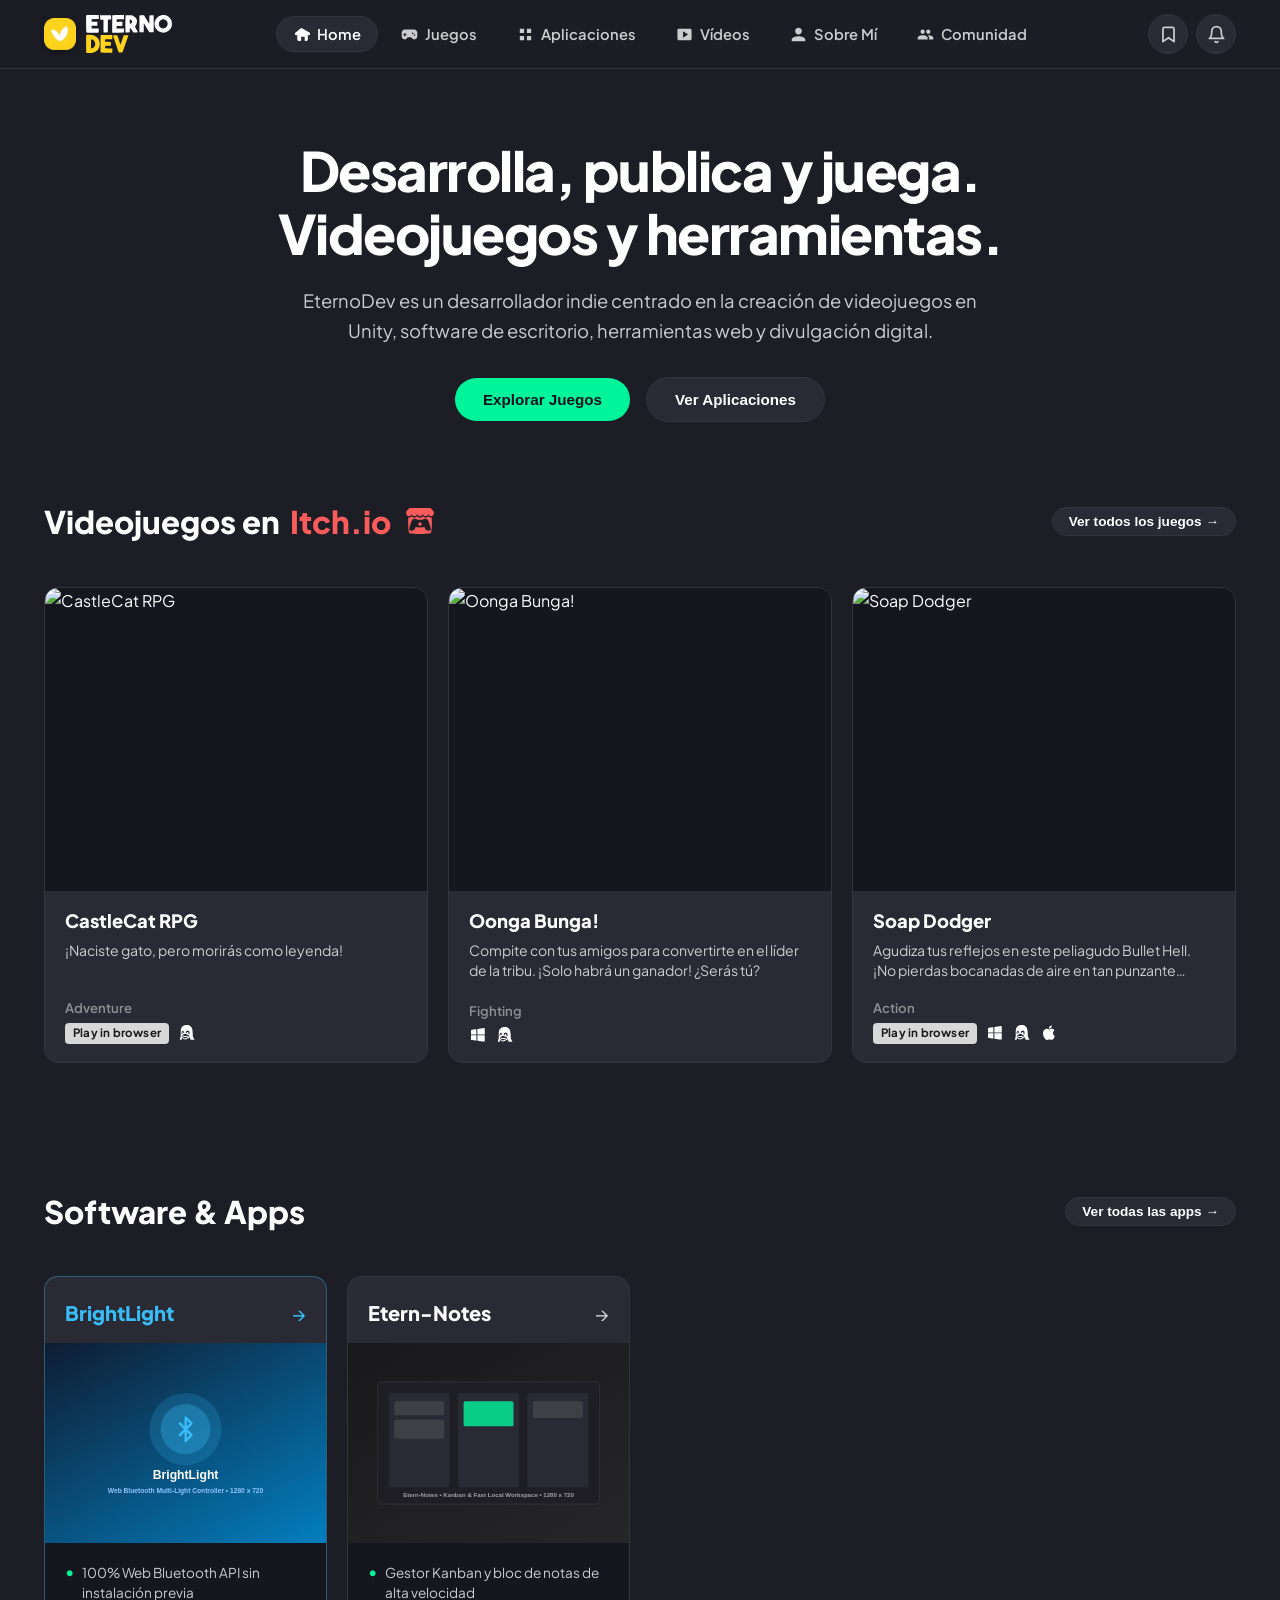
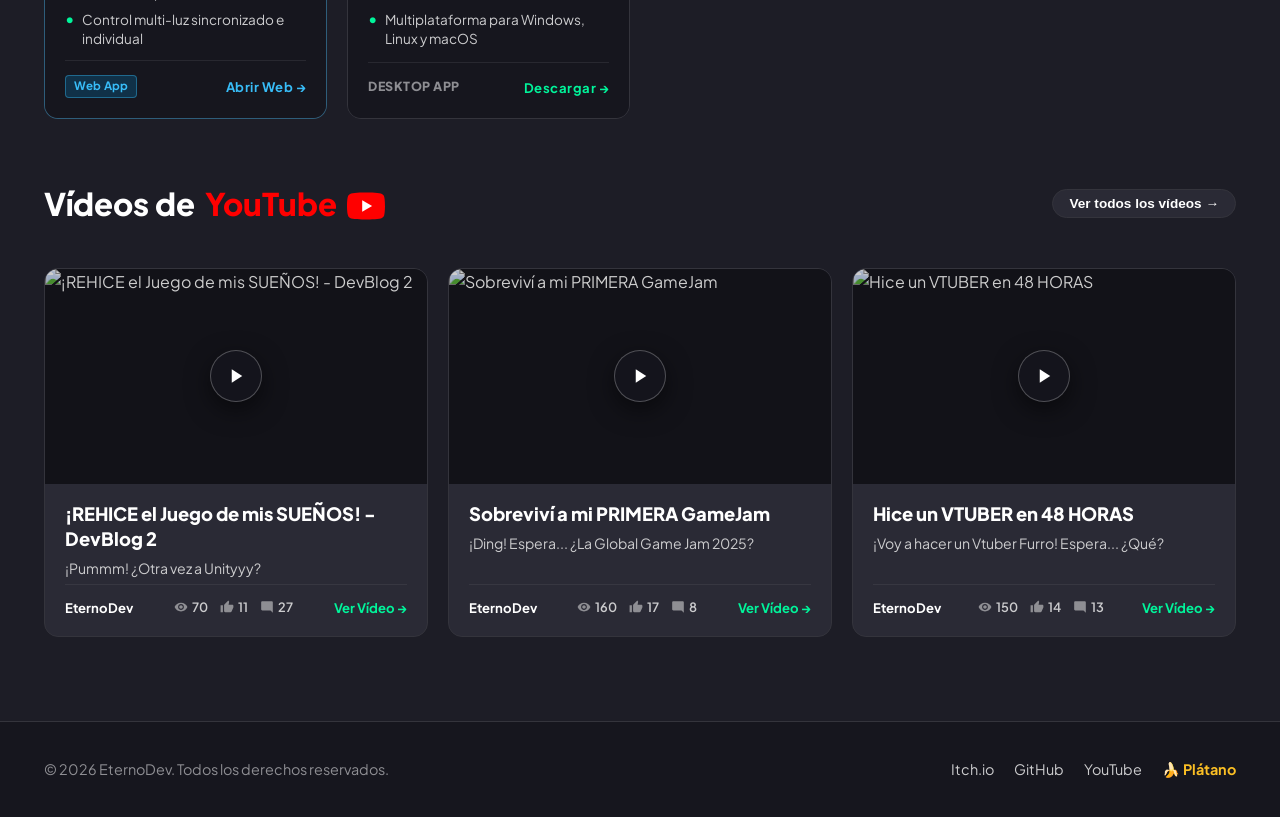
==== index.html @ 07a5bfcd "fix(structure): restore closing tags, fix blank tabs, enlarge Itch.io logo/text, center YouTube SVG," ====
<!DOCTYPE html>
<html lang="es">
<head>
  <meta charset="UTF-8" />
  <meta name="viewport" content="width=device-width, initial-scale=1.0" />
  
  <!-- SEO Principal -->
  <title>EternoDev | Desarrollo de Videojuegos, Software y Apps</title>
  <meta name="description" content="Sitio web oficial de EternoDev (Eterno Developer). Videojuegos indie desarrollados en Unity, aplicaciones web y de escritorio, apps móviles y proyectos de código abierto." />
  <meta name="keywords" content="EternoDev, Eterno Developer, Eterno Dev, videojuegos indie, software, aplicaciones web, apps android, itch io, Unity, BrightLight, Etern-Notes" />
  <meta name="author" content="EternoDev" />
  <meta name="robots" content="index, follow" />
  <link rel="canonical" href="https://eternodev.com/" />
  
  <!-- Open Graph / Redes Sociales y Google -->
  <meta property="og:type" content="website" />
  <meta property="og:site_name" content="EternoDev" />
  <meta property="og:title" content="EternoDev | Desarrollo de Videojuegos, Software y Apps" />
  <meta property="og:description" content="Sitio web oficial de EternoDev (Eterno Developer). Explora videojuegos indie, aplicaciones web, software y devlogs." />
  <meta property="og:url" content="https://eternodev.com/" />
  <meta property="og:image" content="https://eternodev.com/favicon.png" />
  
  <!-- Twitter Card -->
  <meta name="twitter:card" content="summary_large_image" />
  <meta name="twitter:title" content="EternoDev | Desarrollo de Videojuegos, Software y Apps" />
  <meta name="twitter:description" content="Sitio web oficial de EternoDev (Eterno Developer). Explora videojuegos indie, aplicaciones web y software." />
  <meta name="twitter:image" content="https://eternodev.com/favicon.png" />

  <!-- Datos Estructurados Schema.org para Google (Site Name & Organization) -->
  <script type="application/ld+json">
  [
    {
      "@context": "https://schema.org",
      "@type": "WebSite",
      "name": "EternoDev",
      "alternateName": [
        "Eterno Developer",
        "EternoDev Web",
        "Eterno Dev"
      ],
      "url": "https://eternodev.com/"
    },
    {
      "@context": "https://schema.org",
      "@type": "Organization",
      "name": "EternoDev",
      "alternateName": [
        "Eterno Developer",
        "Eterno Dev"
      ],
      "url": "https://eternodev.com/",
      "logo": "https://eternodev.com/favicon.png",
      "sameAs": [
        "https://www.youtube.com/@eternodev",
        "https://eternodev.itch.io",
        "https://github.com/paucg06",
        "https://www.tiktok.com/@eternodev",
        "https://instagram.com/eternodev"
      ]
    }
  ]
  </script>
  
  <link rel="icon" type="image/png" sizes="192x192" href="favicon.png" />
  <link rel="apple-touch-icon" href="favicon.png" />
  
  <!-- Tipografia Plus Jakarta Sans -->
  <link rel="preconnect" href="https://fonts.googleapis.com">
  <link rel="preconnect" href="https://fonts.gstatic.com" crossorigin>
  <link href="https://fonts.googleapis.com/css2?family=Plus+Jakarta+Sans:wght@400;500;600;700;800;900&display=swap" rel="stylesheet">
  
  <style>
    /* ==========================================================================
       Colores Exactos: #1D1D26, #2A2A35, #34343C, #CCCCCE, #FFFFFF
       ========================================================================== */
    :root {
      --bg-page: #1D1D26;
      --bg-card: #2A2A35;
      --bg-card-hover: #343442;
      --bg-border: #34343C;
      --bg-dark-panel: #16161E;

      --text-main: #FFFFFF;
      --text-muted: #CCCCCE;
      --text-dim: #8E8E93;

      --accent-purple: #7C3AED;
      --accent-purple-light: #8B5CF6;
      --accent-mint: #00F59B;
      --accent-mint-hover: #00D587;

      --font-main: 'Plus Jakarta Sans', -apple-system, BlinkMacSystemFont, 'Segoe UI', Roboto, sans-serif;
      --radius-sm: 6px;
      --radius-md: 10px;
      --radius-lg: 14px;
      --radius-pill: 9999px;
    }

    *, *::before, *::after {
      box-sizing: border-box;
      margin: 0;
      padding: 0;
    }

    html {
      scroll-behavior: smooth;
    }

    body {
      font-family: var(--font-main);
      background-color: #1D1D26;
      color: #FFFFFF;
      line-height: 1.6;
      min-height: 100vh;
      overflow-x: hidden;
      -webkit-font-smoothing: antialiased;
    }

    a {
      color: inherit;
      text-decoration: none;
    }

    .container {
      max-width: 1240px;
      margin: 0 auto;
      padding: 0 24px;
    }

    /* Header & Navegacion */
    header {
      position: sticky;
      top: 0;
      background: rgba(29, 29, 38, 0.98);
      backdrop-filter: blur(16px);
      -webkit-backdrop-filter: blur(16px);
      border-bottom: 1px solid #34343C;
      z-index: 1000;
      padding: 14px 0;
    }

    .nav-wrapper {
      display: flex;
      justify-content: space-between;
      align-items: center;
      position: relative;
    }

    .brand {
      display: flex;
      align-items: center;
      gap: 10px;
      cursor: pointer;
      user-select: none;
      transition: opacity 0.2s ease;
      text-decoration: none;
    }

    .brand:hover {
      opacity: 0.88;
    }

    .brand-icon-img {
      width: 32px;
      height: 32px;
      border-radius: 8px;
      object-fit: cover;
      display: block;
      box-shadow: 0 2px 8px rgba(0, 0, 0, 0.35);
      flex-shrink: 0;
    }

    .brand-logo-svg {
      height: 38px;
      width: auto;
      max-height: 40px;
      display: block;
      object-fit: contain;
    }

    .desktop-nav {
      display: flex;
      align-items: center;
    }

    .nav-tabs {
      display: flex;
      align-items: center;
      gap: 6px;
      list-style: none;
    }

    .nav-tab-btn {
      background: transparent;
      border: 1px solid transparent;
      color: #CCCCCE;
      font-family: var(--font-main);
      font-weight: 600;
      font-size: 0.92rem;
      padding: 8px 16px;
      border-radius: var(--radius-pill);
      cursor: pointer;
      transition: all 0.15s;
      display: inline-flex;
      align-items: center;
      gap: 7px;
    }

    .nav-tab-btn .tab-icon-svg {
      width: 17px;
      height: 17px;
      flex-shrink: 0;
      transition: transform 0.15s;
    }

    .nav-tab-btn:hover {
      color: #FFFFFF;
      background: rgba(255, 255, 255, 0.06);
    }

    .nav-tab-btn:hover .tab-icon-svg {
      transform: scale(1.1);
    }

    .nav-tab-btn.active {
      color: #FFFFFF;
      background: #2A2A35;
      border-color: #34343C;
    }

    .nav-actions {
      display: flex;
      align-items: center;
      gap: 8px;
    }

    .action-icon-btn {
      width: 40px;
      height: 40px;
      border-radius: 50%;
      background: #2A2A35;
      border: 1px solid #34343C;
      display: inline-flex;
      align-items: center;
      justify-content: center;
      color: #CCCCCE;
      cursor: pointer;
      transition: all 0.2s;
      position: relative;
    }

    .action-icon-btn:hover {
      background: #343442;
      color: #FFFFFF;
      border-color: rgba(255, 255, 255, 0.25);
      transform: translateY(-1px);
    }

    .action-icon-btn svg {
      width: 19px;
      height: 19px;
    }

    .badge-notif-dot {
      position: absolute;
      top: 8px;
      right: 8px;
      width: 8px;
      height: 8px;
      background: #FA5C5C;
      border-radius: 50%;
      border: 2px solid #2A2A35;
    }

    .btn-pill {
      padding: 8px 18px;
      border-radius: var(--radius-pill);
      font-weight: 700;
      font-size: 0.88rem;
      display: inline-flex;
      align-items: center;
      gap: 8px;
      transition: all 0.2s;
      border: none;
      cursor: pointer;
    }

    .btn-mint {
      background: #00F59B;
      color: #0B121E;
    }

    .btn-mint:hover {
      background: #00D587;
      transform: translateY(-1px);
    }

    .btn-white {
      background: #FFFFFF;
      color: #0B121E;
    }

    .btn-white:hover {
      background: #F1F5F9;
      transform: translateY(-1px);
    }

    .btn-outline {
      background: #2A2A35;
      border: 1px solid #34343C;
      color: #FFFFFF;
    }

    .btn-outline:hover {
      background: #343442;
      border-color: rgba(255, 255, 255, 0.25);
    }

    /* Botón Hamburguesa Móvil */
    .mobile-menu-toggle {
      display: none;
      width: 40px;
      height: 40px;
      background: #2A2A35;
      border: 1px solid #34343C;
      border-radius: 8px;
      color: #FFFFFF;
      align-items: center;
      justify-content: center;
      cursor: pointer;
      transition: all 0.2s;
    }

    .mobile-menu-toggle:hover {
      background: #343442;
      border-color: rgba(255, 255, 255, 0.3);
    }

    .mobile-menu-toggle svg {
      width: 20px;
      height: 20px;
      stroke: #FFFFFF;
      stroke-width: 2.2;
      fill: none;
    }

    /* Panel Desplegable Móvil (Con iconos y alineado con la navbar) */
    .mobile-dropdown-panel {
      display: none;
      position: absolute;
      top: calc(100% + 14px);
      left: -24px;
      right: -24px;
      background: #2A2A35;
      border-top: 1px solid #34343C;
      border-bottom: 1px solid #34343C;
      padding: 14px 24px;
      flex-direction: column;
      gap: 6px;
      box-shadow: 0 16px 32px rgba(0, 0, 0, 0.6);
      z-index: 999;
    }

    .mobile-dropdown-panel.open {
      display: flex;
    }

    .mobile-dropdown-btn {
      background: transparent;
      border: 1px solid transparent;
      color: #CCCCCE;
      font-family: var(--font-main);
      font-size: 0.95rem;
      font-weight: 700;
      padding: 12px 16px;
      border-radius: var(--radius-md);
      text-align: left;
      cursor: pointer;
      transition: all 0.15s;
      width: 100%;
      display: flex;
      align-items: center;
      gap: 12px;
    }

    .mobile-dropdown-btn .tab-icon-svg {
      width: 19px;
      height: 19px;
      flex-shrink: 0;
    }

    .mobile-dropdown-btn:hover {
      background: rgba(255, 255, 255, 0.06);
      color: #FFFFFF;
    }

    .mobile-dropdown-btn.active {
      background: #16161E;
      color: #FFFFFF;
      border-color: #34343C;
    }

    /* Pestanias */
    .tab-view {
      display: none;
    }

    .tab-view.active-tab {
      display: block;
    }

    /* Hero Section */
    .hero-section {
      padding: 70px 0 55px;
      text-align: center;
    }

    .hero-container {
      max-width: 860px;
      margin: 0 auto;
      display: flex;
      flex-direction: column;
      align-items: center;
      gap: 22px;
    }

    .hero-title {
      font-size: 3.4rem;
      font-weight: 900;
      line-height: 1.15;
      letter-spacing: -1.5px;
      color: #FFFFFF;
    }

    .hero-desc {
      font-size: 1.15rem;
      color: #CCCCCE;
      line-height: 1.65;
      max-width: 680px;
    }

    .hero-cta-group {
      display: flex;
      align-items: center;
      justify-content: center;
      gap: 16px;
      margin-top: 8px;
    }

    /* Carrusel de Juegos & Videos */
    .carousel-section {
      padding: 40px 0 70px;
    }

    .section-title-center {
      font-size: 2.3rem;
      font-weight: 900;
      text-align: center;
      margin-bottom: 36px;
      letter-spacing: -0.8px;
      color: #FFFFFF;
    }

    .carousel-viewport {
      position: relative;
      overflow: hidden;
      padding: 16px 8px 24px;
      margin: 0 -8px;
    }

    .carousel-track {
      display: flex;
      gap: 20px;
      transition: transform 0.4s cubic-bezier(0.25, 1, 0.5, 1);
      will-change: transform;
    }

    .game-card-item,
    .video-card-item {
      flex: 0 0 calc((100% - 40px) / 3);
      min-width: 0;
      background: #2A2A35;
      border: 1px solid #34343C;
      border-radius: var(--radius-lg);
      overflow: hidden;
      display: flex;
      flex-direction: column;
      transition: transform 0.2s, border-color 0.2s;
      box-sizing: border-box;
      cursor: pointer;
    }

    .game-card-item:hover,
    .video-card-item:hover {
      transform: translateY(-4px);
      border-color: rgba(255, 255, 255, 0.25);
    }

    .game-thumb-box {
      width: 100%;
      aspect-ratio: 315 / 250;
      background: #16161E;
      overflow: hidden;
    }

    .video-thumb-box {
      width: 100%;
      aspect-ratio: 16 / 9;
      background: #16161E;
      position: relative;
      overflow: hidden;
    }

    .game-thumb-img,
    .video-thumb-img {
      width: 100%;
      height: 100%;
      object-fit: cover;
      display: block;
      transition: transform 0.3s ease;
    }

    .video-card-item:hover .video-thumb-img {
      transform: scale(1.04);
    }

    /* Boton de Play Negro Semitransparente */
    .video-play-overlay {
      position: absolute;
      inset: 0;
      background: rgba(0, 0, 0, 0.2);
      display: flex;
      align-items: center;
      justify-content: center;
      transition: background 0.2s;
    }

    .video-card-item:hover .video-play-overlay {
      background: rgba(0, 0, 0, 0.35);
    }

    .video-play-btn {
      width: 52px;
      height: 52px;
      background: rgba(22, 22, 30, 0.85);
      border: 1px solid rgba(255, 255, 255, 0.25);
      backdrop-filter: blur(8px);
      -webkit-backdrop-filter: blur(8px);
      border-radius: 50%;
      display: flex;
      align-items: center;
      justify-content: center;
      box-shadow: 0 8px 24px rgba(0, 0, 0, 0.5);
      transition: all 0.2s ease;
    }

    .video-card-item:hover .video-play-btn {
      transform: scale(1.12);
      background: rgba(42, 42, 53, 0.95);
      border-color: rgba(255, 255, 255, 0.45);
    }

    .video-play-btn svg {
      width: 18px;
      height: 18px;
      fill: #FFFFFF;
      margin-left: 3px;
    }

    .game-content-box,
    .video-content-box {
      padding: 18px 20px;
      display: flex;
      flex-direction: column;
      gap: 6px;
      flex-grow: 1;
    }

    .game-item-title,
    .video-item-title {
      font-size: 1.15rem;
      font-weight: 800;
      color: #FFFFFF;
      line-height: 1.35;
    }

    .game-item-desc,
    .video-item-desc {
      font-size: 0.88rem;
      color: #CCCCCE;
      line-height: 1.45;
      display: -webkit-box;
      -webkit-line-clamp: 2;
      -webkit-box-orient: vertical;
      overflow: hidden;
    }

    /* Meta fila de Vídeos con Estadísticas */
    .video-meta-row {
      margin-top: auto;
      padding-top: 12px;
      display: flex;
      align-items: center;
      justify-content: space-between;
      font-size: 0.82rem;
      color: #8E8E93;
      font-weight: 600;
      border-top: 1px solid rgba(255, 255, 255, 0.06);
      gap: 8px;
      flex-wrap: wrap;
    }

    .video-author-badge {
      font-weight: 700;
      color: #FFFFFF;
    }

    .video-stats-group {
      display: inline-flex;
      align-items: center;
      gap: 12px;
    }

    .video-stat-item {
      display: inline-flex;
      align-items: center;
      gap: 4px;
      font-size: 0.8rem;
      color: #CCCCCE;
    }

    .video-stat-item svg {
      width: 14px;
      height: 14px;
      fill: #8E8E93;
      flex-shrink: 0;
    }

    .video-cta-text {
      color: #00F59B;
      font-weight: 700;
      display: inline-flex;
      align-items: center;
      gap: 4px;
      transition: color 0.15s;
    }

    .video-card-item:hover .video-cta-text {
      color: #00D587;
    }

    /* Itch.io Meta Badges & User Custom SVGs */
    .itch-meta-container {
      margin-top: auto;
      padding-top: 10px;
      display: flex;
      flex-direction: column;
      gap: 5px;
    }

    .itch-genre-label {
      font-size: 0.82rem;
      color: #8E8E93;
      font-weight: 600;
    }

    .itch-platforms-row {
      display: flex;
      align-items: center;
      gap: 9px;
      flex-wrap: wrap;
    }

    .badge-play-browser {
      background: #d8d8d8;
      color: #1a1a1a;
      font-size: 0.72rem;
      font-weight: 700;
      padding: 3px 8px;
      border-radius: 4px;
      line-height: 1.3;
      letter-spacing: 0.2px;
    }

    .itch-platform-svg {
      width: 18px !important;
      height: 18px !important;
      max-width: 18px;
      max-height: 18px;
      fill: #8E8E93;
      flex-shrink: 0;
      display: inline-block;
      transition: fill 0.15s;
    }

    .game-card-item:hover .itch-platform-svg,
    .app-box-card:hover .itch-platform-svg {
      fill: #FFFFFF;
    }

    /* Carousel Nav (Píldora Activa BLANCA #FFFFFF) */
    .carousel-nav-bar {
      display: flex;
      align-items: center;
      justify-content: center;
      gap: 16px;
      margin-top: 24px;
    }

    .carousel-arrow {
      width: 36px;
      height: 36px;
      border-radius: 50%;
      background: #2A2A35;
      border: 1px solid #34343C;
      color: #FFFFFF;
      display: flex;
      align-items: center;
      justify-content: center;
      cursor: pointer;
      transition: all 0.15s;
    }

    .carousel-arrow:hover {
      background: #343442;
      border-color: rgba(255, 255, 255, 0.3);
    }

    .carousel-arrow svg {
      width: 16px !important;
      height: 16px !important;
      stroke: #FFFFFF;
      stroke-width: 2.5;
      fill: none;
      display: block;
    }

    .carousel-pills {
      display: flex;
      align-items: center;
      gap: 8px;
    }

    .carousel-pill {
      width: 20px;
      height: 4px;
      border-radius: 2px;
      background: #34343C;
      cursor: pointer;
      transition: background 0.25s, width 0.25s;
    }

    .carousel-pill.active {
      background: #FFFFFF;
      width: 34px;
    }

    /* Aplicaciones Grid */
    .apps-section {
      padding: 60px 0 80px;
    }

    .apps-grid-layout {
      display: grid;
      grid-template-columns: repeat(4, 1fr);
      gap: 20px;
      margin-top: 40px;
    }

    .app-box-card {
      background: #2A2A35;
      border: 1px solid #34343C;
      border-radius: var(--radius-lg);
      overflow: hidden;
      display: flex;
      flex-direction: column;
      transition: transform 0.2s, border-color 0.2s;
    }

    .app-box-card:hover {
      transform: translateY(-4px);
      border-color: rgba(255, 255, 255, 0.25);
    }

    .app-top-header {
      padding: 20px 20px 14px;
      display: flex;
      justify-content: space-between;
      align-items: center;
    }

    .app-name-title {
      font-size: 1.25rem;
      font-weight: 800;
      color: #FFFFFF;
    }

    .app-arrow-icon {
      font-size: 1.2rem;
      color: #CCCCCE;
    }

    .app-preview-media {
      width: 100%;
      height: 200px;
      background: #16161E;
      overflow: hidden;
    }

    .app-preview-img {
      width: 100%;
      height: 100%;
      object-fit: cover;
      display: block;
    }

    .app-details-dark {
      background: #16161E;
      padding: 20px;
      display: flex;
      flex-direction: column;
      gap: 12px;
      flex-grow: 1;
    }

    .app-bullets-container {
      list-style: none;
      display: flex;
      flex-direction: column;
      gap: 8px;
    }

    .app-bullet-point {
      font-size: 0.85rem;
      color: #CCCCCE;
      display: flex;
      align-items: flex-start;
      gap: 8px;
      line-height: 1.4;
    }

    .app-bullet-point::before {
      content: '•';
      color: #00F59B;
      font-size: 1.1rem;
      line-height: 1;
    }

    .app-platforms-badge-row {
      margin-top: auto;
      padding-top: 14px;
      border-top: 1px solid rgba(255, 255, 255, 0.08);
      font-size: 0.78rem;
      font-weight: 800;
      letter-spacing: 0.5px;
      color: #8E8E93;
      display: flex;
      justify-content: space-between;
      align-items: center;
    }

    .app-action-link {
      font-size: 0.82rem;
      font-weight: 700;
      color: #00F59B;
    }

    /* Banner Blanco Sobre Mi */
    .banner-white-section {
      background: #FFFFFF;
      color: #0F172A;
      padding: 70px 0;
      margin: 40px 0;
    }

    .banner-white-grid {
      display: grid;
      grid-template-columns: 1.2fr 0.8fr;
      gap: 48px;
      align-items: center;
    }

    .banner-white-title {
      font-size: 2.8rem;
      font-weight: 900;
      line-height: 1.15;
      letter-spacing: -1px;
      color: #0F172A;
      margin-bottom: 16px;
    }

    .banner-white-title span {
      color: #7C3AED;
    }

    .banner-white-desc {
      font-size: 1.12rem;
      color: #334155;
      line-height: 1.7;
      margin-bottom: 24px;
    }

    .banner-stats-box {
      background: #F8FAFC;
      border: 1px solid #E2E8F0;
      border-radius: var(--radius-lg);
      padding: 24px;
      display: flex;
      flex-direction: column;
      gap: 14px;
    }

    .banner-stat-item {
      display: flex;
      justify-content: space-between;
      padding-bottom: 10px;
      border-bottom: 1px solid #E2E8F0;
    }

    .banner-stat-item:last-child {
      border-bottom: none;
      padding-bottom: 0;
    }

    .stat-title {
      font-weight: 600;
      color: #64748B;
      font-size: 0.92rem;
    }

    .stat-content {
      font-weight: 800;
      color: #0F172A;
      font-size: 1rem;
    }

    /* Comunidad */
    .community-section {
      padding: 60px 0 80px;
    }

    .community-grid-layout {
      display: grid;
      grid-template-columns: repeat(4, 1fr);
      gap: 20px;
      margin-top: 40px;
    }

    .community-link-card {
      background: #2A2A35;
      border: 1px solid #34343C;
      border-radius: var(--radius-lg);
      padding: 22px;
      display: flex;
      flex-direction: column;
      gap: 10px;
      transition: transform 0.2s, border-color 0.2s;
    }

    .community-link-card:hover {
      transform: translateY(-4px);
      border-color: rgba(255, 255, 255, 0.25);
    }

    .comm-title {
      font-size: 1.1rem;
      font-weight: 800;
      color: #FFFFFF;
    }

    .comm-handle {
      font-size: 0.85rem;
      color: #8B5CF6;
    }

    .comm-desc {
      font-size: 0.85rem;
      color: #CCCCCE;
      line-height: 1.4;
    }

    /* Subtítulos de Categoría */
    .app-subcat-header {
      display: flex;
      align-items: center;
      gap: 10px;
      margin: 40px 0 20px;
      padding-bottom: 10px;
      border-bottom: 1px solid rgba(255, 255, 255, 0.08);
    }

    .app-subcat-title {
      font-size: 1.35rem;
      font-weight: 800;
      color: #FFFFFF;
      display: flex;
      align-items: center;
      gap: 8px;
    }

    .app-subcat-desc {
      font-size: 0.88rem;
      color: #8E8E93;
    }

    /* Modales interactivos (Guardados & Notificaciones) */
    .modal-backdrop {
      display: none;
      position: fixed;
      inset: 0;
      background: rgba(0, 0, 0, 0.75);
      backdrop-filter: blur(8px);
      z-index: 2000;
      align-items: center;
      justify-content: center;
      padding: 20px;
    }

    .modal-backdrop.open {
      display: flex;
    }

    .modal-card {
      background: #2A2A35;
      border: 1px solid #34343C;
      border-radius: var(--radius-lg);
      width: 100%;
      max-width: 480px;
      max-height: 80vh;
      display: flex;
      flex-direction: column;
      box-shadow: 0 20px 50px rgba(0, 0, 0, 0.6);
      animation: modalPop 0.2s cubic-bezier(0.16, 1, 0.3, 1);
    }

    @keyframes modalPop {
      from { transform: scale(0.95); opacity: 0; }
      to { transform: scale(1); opacity: 1; }
    }

    .modal-header {
      display: flex;
      align-items: center;
      justify-content: space-between;
      padding: 18px 24px;
      border-bottom: 1px solid rgba(255, 255, 255, 0.08);
    }

    .modal-title {
      font-size: 1.15rem;
      font-weight: 800;
      color: #FFFFFF;
      display: flex;
      align-items: center;
      gap: 8px;
    }

    .modal-close-btn {
      background: transparent;
      border: none;
      color: #8E8E93;
      font-size: 1.5rem;
      cursor: pointer;
      line-height: 1;
      padding: 4px;
      transition: color 0.15s;
    }

    .modal-close-btn:hover {
      color: #FFFFFF;
    }

    .modal-body {
      padding: 20px 24px;
      overflow-y: auto;
      font-size: 0.92rem;
      color: #CCCCCE;
      display: flex;
      flex-direction: column;
      gap: 12px;
    }

    .notif-item {
      background: #1D1D26;
      border: 1px solid rgba(255, 255, 255, 0.06);
      border-radius: var(--radius-md);
      padding: 12px 14px;
      display: flex;
      gap: 12px;
      align-items: flex-start;
      transition: background 0.15s;
      text-decoration: none;
      color: inherit;
    }

    .notif-item:hover {
      background: #232330;
    }

    .notif-badge {
      font-size: 0.72rem;
      font-weight: 800;
      padding: 2px 8px;
      border-radius: var(--radius-pill);
      text-transform: uppercase;
      flex-shrink: 0;
    }

    .badge-itch { background: rgba(250, 92, 92, 0.2); color: #FA5C5C; border: 1px solid #FA5C5C; }
    .badge-yt { background: rgba(255, 0, 0, 0.2); color: #FF4D4D; border: 1px solid #FF0000; }
    .badge-app { background: rgba(0, 245, 155, 0.2); color: #00F59B; border: 1px solid #00F59B; }

    /* Footer */
    footer {
      background: #16161E;
      border-top: 1px solid #34343C;
      padding: 36px 0;
      color: #8E8E93;
      font-size: 0.9rem;
    }

    .footer-flex {
      display: flex;
      justify-content: space-between;
      align-items: center;
      flex-wrap: wrap;
      gap: 16px;
    }

    .footer-nav-links {
      display: flex;
      gap: 20px;
    }

    .footer-nav-links a {
      color: #CCCCCE;
    }

    .footer-nav-links a:hover {
      color: #FFFFFF;
    }

    /* Responsive */
    @media (max-width: 1024px) {
      .game-card-item, .video-card-item { flex: 0 0 calc((100% - 20px) / 2); }
      .apps-grid-layout { grid-template-columns: repeat(2, 1fr); }
      .community-grid-layout { grid-template-columns: repeat(2, 1fr); }
      .hero-grid { grid-template-columns: 1fr; }
      .banner-white-grid { grid-template-columns: 1fr; }
    }

    @media (max-width: 768px) {
      .desktop-nav { display: none; }
      .mobile-menu-toggle { display: flex; }
      .hero-title { font-size: 2.2rem; }
      .banner-white-title { font-size: 2rem; }
      .apps-grid-layout { grid-template-columns: 1fr; }
      .community-grid-layout { grid-template-columns: 1fr; }
      .game-card-item, .video-card-item { flex: 0 0 100%; }
      .footer-flex {
        flex-direction: column;
        text-align: center;
        gap: 12px;
      }
    }
  </style>
</head>
<body>

  <!-- Header con Navegación y Menú Desplegable Móvil -->
  <header>
    <div class="container nav-wrapper">
      <div class="brand" onclick="switchTab('home'); window.scrollTo({top: 0, behavior: 'smooth'});" title="EternoDev - Inicio">
        <img src="assets/icon.png" alt="EternoDev Icon" class="brand-icon-img" />
        <img src="assets/EternoDev_Logo.svg" alt="EternoDev" class="brand-logo-svg" />
      </div>

      <!-- Navegación de Escritorio con Iconos Cartoon -->
      <nav class="desktop-nav">
        <ul class="nav-tabs">
          <li>
            <button class="nav-tab-btn active" data-target="home" onclick="switchTab('home')">
              <svg class="tab-icon-svg" viewBox="0 0 24 24" fill="currentColor">
                <path d="M12 3c-.5 0-1 .2-1.4.6l-7.3 6.1c-.8.7-.9 1.9-.3 2.7.6.8 1.8.9 2.6.3L6 12.3V19c0 1.1.9 2 2 2h2.5c.6 0 1-.4 1-1v-4.5c0-.3.2-.5.5-.5h4c.3 0 .5.2.5.5V20c0 .6.4 1 1 1H19c1.1 0 2-.9 2-2v-6.7l.4.4c.8.6 2 .5 2.6-.3.6-.8.5-2-.3-2.7L13.4 3.6c-.4-.4-.9-.6-1.4-.6z"/>
              </svg>
              Home
            </button>
          </li>
          <li>
            <button class="nav-tab-btn" data-target="games" onclick="switchTab('games')">
              <svg class="tab-icon-svg" viewBox="0 0 24 24" fill="currentColor">
                <path d="M18.5 5H5.5C3 5 1 7 1 9.5v5C1 16.9 2.9 18.8 5.2 18.9c1.3.1 2.5-.5 3.3-1.6l.8-1.3h5.4l.8 1.3c.8 1.1 2 1.7 3.3 1.6C21.1 18.8 23 16.9 23 14.5v-5C23 7 21 5 18.5 5zM7.5 13H6.2v1.3c0 .4-.3.7-.7.7s-.7-.3-.7-.7V13H3.5c-.4 0-.7-.3-.7-.7s.3-.7.7-.7h1.3v-1.3c0-.4.3-.7.7-.7s.7.3.7.7v1.3h1.3c.4 0 .7.3.7.7s-.3.7-.7.7zm9-1.5c-.7 0-1.2-.5-1.2-1.2s.5-1.2 1.2-1.2 1.2.5 1.2 1.2-.5 1.2-1.2 1.2zm2.5 2.5c-.7 0-1.2-.5-1.2-1.2s.5-1.2 1.2-1.2 1.2.5 1.2 1.2-.5 1.2-1.2 1.2z"/>
              </svg>
              Juegos
            </button>
          </li>
          <li>
            <button class="nav-tab-btn" data-target="apps" onclick="switchTab('apps')">
              <svg class="tab-icon-svg" viewBox="0 0 24 24" fill="currentColor">
                <path d="M4 4h6v6H4V4zm10 0h6v6h-6V4zM4 14h6v6H4v-6zm10 0h6v6h-6v-6z"/>
              </svg>
              Aplicaciones
            </button>
          </li>
          <li>
            <button class="nav-tab-btn" data-target="videos" onclick="switchTab('videos')">
              <svg class="tab-icon-svg" viewBox="0 0 24 24" fill="currentColor">
                <path d="M20 4H4C2.9 4 2 4.9 2 6v12c0 1.1.9 2 2 2h16c1.1 0 2-.9 2-2V6c0-1.1-.9-2-2-2zm-10 12.5v-9l7 4.5-7 4.5z"/>
              </svg>
              Vídeos
            </button>
          </li>
          <li>
            <button class="nav-tab-btn" data-target="about" onclick="switchTab('about')">
              <svg class="tab-icon-svg" viewBox="0 0 24 24" fill="currentColor">
                <path d="M12 12c2.7 0 4.8-2.1 4.8-4.8S14.7 2.4 12 2.4 7.2 4.5 7.2 7.2 9.3 12 12 12zm0 2.4c-3.2 0-9.6 1.6-9.6 4.8v2.4h19.2v-2.4c0-3.2-6.4-4.8-9.6-4.8z"/>
              </svg>
              Sobre Mí
            </button>
          </li>
          <li>
            <button class="nav-tab-btn" data-target="community" onclick="switchTab('community')">
              <svg class="tab-icon-svg" viewBox="0 0 24 24" fill="currentColor">
                <path d="M16 11c1.66 0 2.99-1.34 2.99-3S17.66 5 16 5c-1.66 0-3 1.34-3 3s1.34 3 3 3zm-8 0c1.66 0 2.99-1.34 2.99-3S9.66 5 8 5C6.34 5 5 6.34 5 8s1.34 3 3 3zm0 2c-2.33 0-7 1.17-7 3.5V19h14v-2.5c0-2.33-4.67-3.5-7-3.5zm8 0c-.29 0-.62.02-.97.05 1.16.84 1.97 1.97 1.97 3.45V19h6v-2.5c0-2.33-4.67-3.5-7-3.5z"/>
              </svg>
              Comunidad
            </button>
          </li>
        </ul>
      </nav>

      <!-- Botones de Acción (Marcador & Campanita) -->
      <div class="nav-actions">
        <button class="action-icon-btn" onclick="openSavedModal()" title="Mis proyectos guardados">
          <svg viewBox="0 0 24 24" fill="none" stroke="currentColor" stroke-width="2.2" stroke-linecap="round" stroke-linejoin="round">
            <path d="M19 21l-7-5-7 5V5a2 2 0 0 1 2-2h10a2 2 0 0 1 2 2z"/>
          </svg>
        </button>

        <button class="action-icon-btn" onclick="openNotifModal()" title="Novedades y Notificaciones">
          <svg viewBox="0 0 24 24" fill="none" stroke="currentColor" stroke-width="2.2" stroke-linecap="round" stroke-linejoin="round">
            <path d="M18 8A6 6 0 0 0 6 8c0 7-3 9-3 9h18s-3-2-3-9"/>
            <path d="M13.73 21a2 2 0 0 1-3.46 0"/>
          </svg>
        </button>
        
        <button id="mobileMenuBtn" class="mobile-menu-toggle" aria-label="Abrir menú" onclick="toggleMobileMenu()">
          <svg viewBox="0 0 24 24" id="hamburgerIcon"><line x1="3" y1="12" x2="21" y2="12"/><line x1="3" y1="6" x2="21" y2="6"/><line x1="3" y1="18" x2="21" y2="18"/></svg>
        </button>
      </div>

      <!-- Panel Desplegable Móvil -->
      <div id="mobileNavDropdown" class="mobile-dropdown-panel">
        <button class="mobile-dropdown-btn active" data-target="home" onclick="switchTabMobile('home')">
          <svg class="tab-icon-svg" viewBox="0 0 24 24" fill="currentColor">
            <path d="M12 3c-.5 0-1 .2-1.4.6l-7.3 6.1c-.8.7-.9 1.9-.3 2.7.6.8 1.8.9 2.6.3L6 12.3V19c0 1.1.9 2 2 2h2.5c.6 0 1-.4 1-1v-4.5c0-.3.2-.5.5-.5h4c.3 0 .5.2.5.5V20c0 .6.4 1 1 1H19c1.1 0 2-.9 2-2v-6.7l.4.4c.8.6 2 .5 2.6-.3.6-.8.5-2-.3-2.7L13.4 3.6c-.4-.4-.9-.6-1.4-.6z"/>
          </svg>
          Home
        </button>
        <button class="mobile-dropdown-btn" data-target="games" onclick="switchTabMobile('games')">
          <svg class="tab-icon-svg" viewBox="0 0 24 24" fill="currentColor">
            <path d="M18.5 5H5.5C3 5 1 7 1 9.5v5C1 16.9 2.9 18.8 5.2 18.9c1.3.1 2.5-.5 3.3-1.6l.8-1.3h5.4l.8 1.3c.8 1.1 2 1.7 3.3 1.6C21.1 18.8 23 16.9 23 14.5v-5C23 7 21 5 18.5 5zM7.5 13H6.2v1.3c0 .4-.3.7-.7.7s-.7-.3-.7-.7V13H3.5c-.4 0-.7-.3-.7-.7s.3-.7.7-.7h1.3v-1.3c0-.4.3-.7.7-.7s.7.3.7.7v1.3h1.3c.4 0 .7.3.7.7s-.3.7-.7.7zm9-1.5c-.7 0-1.2-.5-1.2-1.2s.5-1.2 1.2-1.2 1.2.5 1.2 1.2-.5 1.2-1.2 1.2zm2.5 2.5c-.7 0-1.2-.5-1.2-1.2s.5-1.2 1.2-1.2 1.2.5 1.2 1.2-.5 1.2-1.2 1.2z"/>
          </svg>
          Juegos
        </button>
        <button class="mobile-dropdown-btn" data-target="apps" onclick="switchTabMobile('apps')">
          <svg class="tab-icon-svg" viewBox="0 0 24 24" fill="currentColor">
            <path d="M4 4h6v6H4V4zm10 0h6v6h-6V4zM4 14h6v6H4v-6zm10 0h6v6h-6v-6z"/>
          </svg>
          Aplicaciones
        </button>
        <button class="mobile-dropdown-btn" data-target="videos" onclick="switchTabMobile('videos')">
          <svg class="tab-icon-svg" viewBox="0 0 24 24" fill="currentColor">
            <path d="M20 4H4C2.9 4 2 4.9 2 6v12c0 1.1.9 2 2 2h16c1.1 0 2-.9 2-2V6c0-1.1-.9-2-2-2zm-10 12.5v-9l7 4.5-7 4.5z"/>
          </svg>
          Vídeos
        </button>
        <button class="mobile-dropdown-btn" data-target="about" onclick="switchTabMobile('about')">
          <svg class="tab-icon-svg" viewBox="0 0 24 24" fill="currentColor">
            <path d="M12 12c2.7 0 4.8-2.1 4.8-4.8S14.7 2.4 12 2.4 7.2 4.5 7.2 7.2 9.3 12 12 12zm0 2.4c-3.2 0-9.6 1.6-9.6 4.8v2.4h19.2v-2.4c0-3.2-6.4-4.8-9.6-4.8z"/>
          </svg>
          Sobre Mí
        </button>
        <button class="mobile-dropdown-btn" data-target="community" onclick="switchTabMobile('community')">
          <svg class="tab-icon-svg" viewBox="0 0 24 24" fill="currentColor">
            <path d="M16 11c1.66 0 2.99-1.34 2.99-3S17.66 5 16 5c-1.66 0-3 1.34-3 3s1.34 3 3 3zm-8 0c1.66 0 2.99-1.34 2.99-3S9.66 5 8 5C6.34 5 5 6.34 5 8s1.34 3 3 3zm0 2c-2.33 0-7 1.17-7 3.5V19h14v-2.5c0-2.33-4.67-3.5-7-3.5zm8 0c-.29 0-.62.02-.97.05 1.16.84 1.97 1.97 1.97 3.45V19h6v-2.5c0-2.33-4.67-3.5-7-3.5z"/>
          </svg>
          Comunidad
        </button>
      </div>
    </div>
  </header>

  <main>
    <!-- ====================================================================
         PESTANIA 1: HOME (HUB PRINCIPAL)
         ==================================================================== -->
    <div id="tab-home" class="tab-view active-tab">
      
      <!-- Hero Section -->
      <section class="hero-section">
        <div class="container hero-container">
          <h1 class="hero-title">
            Desarrolla, publica y juega. Videojuegos y herramientas.
          </h1>

          <p class="hero-desc">
            EternoDev es un desarrollador indie centrado en la creación de videojuegos en Unity, software de escritorio, herramientas web y divulgación digital.
          </p>

          <div class="hero-cta-group">
            <button onclick="switchTab('games')" class="btn-pill btn-mint" style="padding: 13px 28px; font-size: 0.95rem;">
              Explorar Juegos
            </button>
            <button onclick="switchTab('apps')" class="btn-pill btn-outline" style="padding: 13px 28px; font-size: 0.95rem;">
              Ver Aplicaciones
            </button>
          </div>
        </div>
      </section>

      <!-- Resumen Home: Juegos en Itch.io -->
      <section class="carousel-section" style="padding-top: 20px;">
        <div class="container">
          <div style="display: flex; justify-content: space-between; align-items: center; margin-bottom: 24px; flex-wrap: wrap; gap: 12px;">
            <h2 style="font-size: 1.95rem; font-weight: 900; color: #FFFFFF; display: flex; align-items: center; gap: 10px; flex-wrap: wrap;">
              Videojuegos en <a href="https://eternodev.itch.io" target="_blank" rel="noopener" style="color: #FA5C5C; display: inline-flex; align-items: center; gap: 10px; text-decoration: none; white-space: nowrap; font-size: 1.95rem; font-weight: 900;" title="Abrir perfil en Itch.io">Itch.io <svg viewBox="0 0 32 32" width="38" height="38" fill="#FA5C5C" style="display: inline-block; vertical-align: middle; transform: translateY(-1px);"><path d="M 16 5 C 12.748 5 8.3121094 5.0508594 7.4121094 5.1308594 C 6.4021094 5.7368594 4.4028125 8.0309531 4.3828125 8.6269531 L 4.3828125 9.6269531 C 4.3828125 10.889953 5.5657188 12 6.6367188 12 C 7.9197187 12 8.9902344 10.929969 8.9902344 9.6679688 C 8.9902344 10.929969 10.0305 12 11.3125 12 C 12.6055 12 13.605469 10.930969 13.605469 9.6679688 C 13.605469 10.929969 14.695281 12 15.988281 12 L 16.009766 12 C 17.302766 12 18.392578 10.930969 18.392578 9.6679688 C 18.392578 10.929969 19.402547 12 20.685547 12 C 21.968547 12 23.009766 10.930969 23.009766 9.6679688 C 23.009766 10.929969 24.080281 12 25.363281 12 C 26.434281 12 27.615234 10.889953 27.615234 9.6269531 L 27.615234 8.6269531 C 27.595234 8.0309531 25.595938 5.7368594 24.585938 5.1308594 C 21.443938 5.0198594 19.252 5 16 5 z M 13.550781 11.742188 C 12.497781 13.552188 9.8523125 13.573906 8.8203125 11.753906 C 8.1903125 12.845906 6.7642969 13.267547 6.1542969 13.060547 C 5.9762969 14.959547 5.8534844 24.70875 7.1464844 26.34375 C 10.943484 27.22875 21.164516 27.20975 24.853516 26.34375 C 26.348516 24.81975 26.013703 14.821547 25.845703 13.060547 C 25.235703 13.267547 23.809453 12.845906 23.189453 11.753906 C 22.146453 13.573906 19.501219 13.552188 18.449219 11.742188 C 18.124219 12.332187 17.367 13.109375 16 13.109375 C 14.997 13.148375 14.051781 12.607187 13.550781 11.742188 z M 11.419922 14 C 12.219922 14 12.950078 14.000469 13.830078 14.980469 C 15.280078 14.830469 16.719922 14.830469 18.169922 14.980469 C 19.059922 14.010469 19.780078 14.009766 20.580078 14.009766 C 23.160078 14.009766 23.780937 17.819609 24.710938 21.099609 C 25.550938 24.149609 24.429062 24.230469 23.039062 24.230469 C 20.969062 24.150469 19.820313 22.650625 19.820312 21.140625 C 17.890313 21.460625 14.809688 21.580625 12.179688 21.140625 C 12.179688 22.650625 11.030938 24.150469 8.9609375 24.230469 C 7.5709375 24.230469 6.4490625 24.149609 7.2890625 21.099609 C 8.2190625 17.799609 8.8399219 14.009766 11.419922 14.009766 L 11.419922 14 z M 16 16.876953 C 16 16.876953 14.306 18.439375 14 18.984375 L 15.107422 18.943359 L 15.107422 19.910156 C 15.107422 19.968156 15.926 19.917969 16 19.917969 C 16.447 19.934969 16.892578 19.951156 16.892578 19.910156 L 16.892578 18.943359 L 18 18.984375 C 17.694 18.438375 16 16.876953 16 16.876953 z"/></svg></a>
            </h2>
            <button onclick="switchTab('games')" class="btn-pill btn-outline" style="padding: 6px 16px; font-size: 0.85rem;">
              Ver todos los juegos &rarr;
            </button>
          </div>

          <div class="carousel-viewport">
            <div class="carousel-track" id="carouselTrackHome">
              <!-- Fallback Games Home -->
              <a href="https://eternodev.itch.io/oonga-bunga" target="_blank" rel="noopener" class="game-card-item">
                <div class="game-thumb-box">
                  <img src="https://img.itch.zone/aW1nLzI1Mzc4NjQzLnBuZw==/315x250%23c/XJshJJ.png" alt="Oonga Bunga!" class="game-thumb-img" loading="lazy" />
                </div>
                <div class="game-content-box">
                  <h3 class="game-item-title">Oonga Bunga!</h3>
                  <p class="game-item-desc">Compite con tus amigos para convertirte en el líder de la tribu.</p>
                  <div class="itch-meta-container">
                    <span class="itch-genre-label">Fighting</span>
                    <div class="itch-platforms-row">
                      <svg class="itch-platform-svg" viewBox="0 0 90 90" width="18" height="18" preserveAspectRatio="xMidYMid meet" title="Windows"><g transform="translate(0,90) scale(0.1,-0.1)" fill="currentColor"><path d="M675 785 c-44 -7 -119 -18 -167 -25 l-88 -12 0 -134 0 -134 185 0 186 0 -3 157 c-3 132 -5 158 -18 159 -8 1 -51 -4 -95 -11z"/><path d="M220 721 l-115 -16 -3 -112 -3 -113 136 0 135 0 0 130 c0 118 -2 130 -17 129 -10 -1 -70 -9 -133 -18z"/><path d="M100 325 c0 -132 -14 -117 125 -135 44 -6 95 -13 113 -16 l32 -5 0 136 0 135 -135 0 -135 0 0 -115z"/><path d="M420 302 l0 -139 178 -24 c97 -14 180 -22 185 -19 4 4 6 76 5 161 l-3 154 -182 3 -183 2 0 -138z"/></g></svg>
                      <svg class="itch-platform-svg" viewBox="0 0 90 90" width="18" height="18" preserveAspectRatio="xMidYMid meet" title="Linux"><g transform="translate(0,90) scale(0.1,-0.1)" fill="currentColor"><path d="M350 837 c-170 -40 -225 -148 -213 -419 4 -112 3 -131 -21 -211 -14 -48 -26 -90 -26 -93 0 -3 21 -4 47 -2 l47 3 11 48 10 48 36 -31 c42 -34 79 -50 118 -50 28 0 184 70 213 97 15 13 17 12 23 -9 4 -13 14 -42 22 -65 l16 -43 97 0 98 0 -42 83 -43 82 -6 156 c-8 189 -27 264 -87 331 -22 25 -58 53 -81 62 -57 23 -152 28 -219 13z m199 -293 c19 -18 25 -36 28 -81 4 -67 -4 -85 -36 -76 -18 5 -21 10 -16 31 7 28 -10 78 -30 86 -19 7 -55 -22 -55 -45 0 -34 -44 -21 -48 14 -4 36 18 69 60 90 38 19 63 14 97 -19z m-265 -15 c28 -33 36 -89 12 -89 -7 0 -16 9 -19 20 -3 11 -13 23 -22 27 -27 10 -48 -25 -41 -69 7 -41 -6 -51 -24 -19 -23 43 -2 140 32 154 26 11 37 6 62 -24z m172 -153 c98 -44 109 -51 112 -69 5 -27 -15 -45 -100 -88 -109 -55 -139 -53 -218 12 -35 30 -60 58 -58 67 2 8 32 37 67 65 75 57 95 58 197 13z"/><path d="M223 315 c-20 -53 139 -84 255 -50 41 13 52 20 52 37 0 17 -4 19 -27 13 -64 -16 -199 -17 -237 -1 -32 13 -38 14 -43 1z"/></g></svg>
                    </div>
                  </div>
                </div>
              </a>

              <a href="https://eternodev.itch.io/soap-dodger" target="_blank" rel="noopener" class="game-card-item">
                <div class="game-thumb-box">
                  <img src="https://img.itch.zone/aW1nLzE5NTE3MDE5LnBuZw==/315x250%23c/3Jap12.png" alt="Soap Dodger" class="game-thumb-img" loading="lazy" />
                </div>
                <div class="game-content-box">
                  <h3 class="game-item-title">Soap Dodger</h3>
                  <p class="game-item-desc">Agudiza tus reflejos en este peliagudo Bullet Hell.</p>
                  <div class="itch-meta-container">
                    <span class="itch-genre-label">Action</span>
                    <div class="itch-platforms-row">
                      <span class="badge-play-browser">Play in browser</span>
                      <svg class="itch-platform-svg" viewBox="0 0 90 90" width="18" height="18" preserveAspectRatio="xMidYMid meet" title="Windows"><g transform="translate(0,90) scale(0.1,-0.1)" fill="currentColor"><path d="M675 785 c-44 -7 -119 -18 -167 -25 l-88 -12 0 -134 0 -134 185 0 186 0 -3 157 c-3 132 -5 158 -18 159 -8 1 -51 -4 -95 -11z"/><path d="M220 721 l-115 -16 -3 -112 -3 -113 136 0 135 0 0 130 c0 118 -2 130 -17 129 -10 -1 -70 -9 -133 -18z"/><path d="M100 325 c0 -132 -14 -117 125 -135 44 -6 95 -13 113 -16 l32 -5 0 136 0 135 -135 0 -135 0 0 -115z"/><path d="M420 302 l0 -139 178 -24 c97 -14 180 -22 185 -19 4 4 6 76 5 161 l-3 154 -182 3 -183 2 0 -138z"/></g></svg>
                    </div>
                  </div>
                </div>
              </a>

              <a href="https://eternodev.itch.io/verdades-incompletas" target="_blank" rel="noopener" class="game-card-item">
                <div class="game-thumb-box">
                  <img src="https://img.itch.zone/aW1nLzIzNzAyMTc2LnBuZw==/315x250%23c/rgaSxI.png" alt="Verdades Incompletas" class="game-thumb-img" loading="lazy" />
                </div>
                <div class="game-content-box">
                  <h3 class="game-item-title">Verdades Incompletas</h3>
                  <p class="game-item-desc">Estás muerto... Descubre quién te asesinó mientras tus amigos investigan.</p>
                  <div class="itch-meta-container">
                    <span class="itch-genre-label">Visual Novel</span>
                    <div class="itch-platforms-row">
                      <span class="badge-play-browser">Play in browser</span>
                      <svg class="itch-platform-svg" viewBox="0 0 90 90" width="18" height="18" preserveAspectRatio="xMidYMid meet" title="Windows"><g transform="translate(0,90) scale(0.1,-0.1)" fill="currentColor"><path d="M675 785 c-44 -7 -119 -18 -167 -25 l-88 -12 0 -134 0 -134 185 0 186 0 -3 157 c-3 132 -5 158 -18 159 -8 1 -51 -4 -95 -11z"/><path d="M220 721 l-115 -16 -3 -112 -3 -113 136 0 135 0 0 130 c0 118 -2 130 -17 129 -10 -1 -70 -9 -133 -18z"/><path d="M100 325 c0 -132 -14 -117 125 -135 44 -6 95 -13 113 -16 l32 -5 0 136 0 135 -135 0 -135 0 0 -115z"/><path d="M420 302 l0 -139 178 -24 c97 -14 180 -22 185 -19 4 4 6 76 5 161 l-3 154 -182 3 -183 2 0 -138z"/></g></svg>
                    </div>
                  </div>
                </div>
              </a>
            </div>
          </div>
        </div>
      </section>

      <!-- Resumen Home: Aplicaciones Destacadas -->
      <section class="apps-section" style="padding: 30px 0;">
        <div class="container">
          <div style="display: flex; justify-content: space-between; align-items: center; margin-bottom: 24px; flex-wrap: wrap; gap: 12px;">
            <h2 style="font-size: 1.95rem; font-weight: 900; color: #FFFFFF; display: flex; align-items: center; gap: 8px;">
              Software & Apps
            </h2>
            <button onclick="switchTab('apps')" class="btn-pill btn-outline" style="padding: 6px 16px; font-size: 0.85rem;">
              Ver todas las apps &rarr;
            </button>
          </div>

          <div class="apps-grid-layout">
            <article class="app-box-card" style="border-color: rgba(56, 189, 248, 0.35);">
              <div class="app-top-header">
                <h3 class="app-name-title" style="color: #38bdf8;">BrightLight</h3>
                <span class="app-arrow-icon" style="color: #38bdf8;">&rarr;</span>
              </div>
              <div class="app-preview-media">
                <img src="assets/preview_brightlight.svg" alt="BrightLight" class="app-preview-img" />
              </div>
              <div class="app-details-dark">
                <ul class="app-bullets-container">
                  <li class="app-bullet-point">100% Web Bluetooth API sin instalación previa</li>
                  <li class="app-bullet-point">Control multi-luz sincronizado e individual</li>
                </ul>
                <div class="app-platforms-badge-row">
                  <span class="badge-play-browser" style="background: rgba(2, 132, 199, 0.25); color: #38bdf8; border: 1px solid rgba(56, 189, 248, 0.4);">Web App</span>
                  <a href="https://paucg06.github.io/BrightLight-Bluetooth/" target="_blank" rel="noopener" class="app-action-link" style="color: #38bdf8;">Abrir Web &rarr;</a>
                </div>
              </div>
            </article>

            <article class="app-box-card">
              <div class="app-top-header">
                <h3 class="app-name-title">Etern-Notes</h3>
                <span class="app-arrow-icon">&rarr;</span>
              </div>
              <div class="app-preview-media">
                <img src="assets/preview_etern_notes.svg" alt="Etern-Notes" class="app-preview-img" />
              </div>
              <div class="app-details-dark">
                <ul class="app-bullets-container">
                  <li class="app-bullet-point">Gestor Kanban y bloc de notas de alta velocidad</li>
                  <li class="app-bullet-point">Multiplataforma para Windows, Linux y macOS</li>
                </ul>
                <div class="app-platforms-badge-row">
                  <span style="color:#8E8E93; font-size: 0.78rem; font-weight: 800;">DESKTOP APP</span>
                  <a href="https://github.com/paucg06/Etern-Notes/releases" target="_blank" rel="noopener" class="app-action-link">Descargar &rarr;</a>
                </div>
              </div>
            </article>
          </div>
        </div>
      </section>

      <!-- Resumen Home: Vídeos de YouTube -->
      <section class="carousel-section" style="padding: 30px 0 60px;">
        <div class="container">
          <div style="display: flex; justify-content: space-between; align-items: center; margin-bottom: 24px; flex-wrap: wrap; gap: 12px;">
            <h2 style="font-size: 1.95rem; font-weight: 900; color: #FFFFFF; display: flex; align-items: center; gap: 10px; flex-wrap: wrap;">
              Vídeos de <a href="https://www.youtube.com/@eternodev" target="_blank" rel="noopener" style="color: #FF0000; display: inline-flex; align-items: center; gap: 10px; text-decoration: none; white-space: nowrap; font-size: 1.95rem; font-weight: 900;" title="Abrir canal oficial de YouTube">YouTube <svg viewBox="0 0 28 20" width="38" height="28" style="display: inline-block; vertical-align: middle; transform: translateY(2px);"><path fill="#FF0000" d="M27.4 3.1c-.3-1.2-1.3-2.1-2.5-2.4C22.7 0 14 0 14 0S5.3 0 3.1.7C1.9 1 1 1.9.6 3.1 0 5.3 0 10 0 10s0 4.7.7 6.9c.3 1.2 1.2 2.1 2.4 2.4 2.2.7 10.9.7 10.9.7s8.7 0 10.9-.7c1.2-.3 2.1-1.2 2.5-2.4.6-2.2.6-6.9.6-6.9s0-4.7-.6-6.9z"/><polygon fill="#FFFFFF" points="11.2,14.3 18.5,10 11.2,5.7"/></svg></a>
            </h2>
            <button onclick="switchTab('videos')" class="btn-pill btn-outline" style="padding: 6px 16px; font-size: 0.85rem;">
              Ver todos los vídeos &rarr;
            </button>
          </div>

          <div class="carousel-viewport">
            <div class="carousel-track" id="videoTrackHome">
              <!-- Fallback Videos Home -->
              <a href="https://www.youtube.com/watch?v=wjoGjOxCTCQ" target="_blank" rel="noopener" class="video-card-item">
                <div class="video-thumb-box">
                  <img src="https://i.ytimg.com/vi/wjoGjOxCTCQ/maxresdefault.jpg" alt="¡REHICE el Juego de mis SUEÑOS! - DevBlog 2" class="video-thumb-img" loading="lazy" />
                  <div class="video-play-overlay">
                    <div class="video-play-btn">
                      <svg viewBox="0 0 24 24"><polygon points="5 3 19 12 5 21 5 3"/></svg>
                    </div>
                  </div>
                </div>
                <div class="video-content-box">
                  <h3 class="video-item-title">¡REHICE el Juego de mis SUEÑOS! - DevBlog 2</h3>
                  <p class="video-item-desc">¡Pummm! ¿Otra vez a Unityyy?</p>
                  <div class="video-meta-row">
                    <span class="video-author-badge">EternoDev</span>
                    <div class="video-stats-group">
                      <span class="video-stat-item" title="Visualizaciones">
                        <svg viewBox="0 0 24 24"><path d="M12 4.5C7 4.5 2.73 7.61 1 12c1.73 4.39 6 7.5 11 7.5s9.27-3.11 11-7.5c-1.73-4.39-6-7.5-11-7.5zM12 17c-2.76 0-5-2.24-5-5s2.24-5 5-5 5 2.24 5 5-2.24 5-5 5zm0-8c-1.66 0-3 1.34-3 3s1.34 3 3 3 3-1.34 3-3-1.34-3-3-3z"/></svg>
                        <span>70</span>
                      </span>
                      <span class="video-stat-item" title="Me gusta">
                        <svg viewBox="0 0 24 24"><path d="M1 21h4V9H1v12zm22-11c0-1.1-.9-2-2-2h-6.31l.95-4.57.03-.32c0-.41-.17-.79-.44-1.06L14.17 1 7.59 7.59C7.22 7.95 7 8.45 7 9v10c0 1.1.9 2 2 2h9c.83 0 1.54-.5 1.84-1.22l3.02-7.05c.09-.23.14-.47.14-.73v-2z"/></svg>
                        <span>11</span>
                      </span>
                    </div>
                    <span class="video-cta-text">Ver Vídeo &rarr;</span>
                  </div>
                </div>
              </a>

              <a href="https://www.youtube.com/watch?v=DFR5UtAuHTw" target="_blank" rel="noopener" class="video-card-item">
                <div class="video-thumb-box">
                  <img src="https://i.ytimg.com/vi/DFR5UtAuHTw/maxresdefault.jpg" alt="Sobreviví a mi PRIMERA GameJam" class="video-thumb-img" loading="lazy" />
                  <div class="video-play-overlay">
                    <div class="video-play-btn">
                      <svg viewBox="0 0 24 24"><polygon points="5 3 19 12 5 21 5 3"/></svg>
                    </div>
                  </div>
                </div>
                <div class="video-content-box">
                  <h3 class="video-item-title">Sobreviví a mi PRIMERA GameJam</h3>
                  <p class="video-item-desc">Desarrollando un videojuego completo en 48 horas sin dormir.</p>
                  <div class="video-meta-row">
                    <span class="video-author-badge">EternoDev</span>
                    <div class="video-stats-group">
                      <span class="video-stat-item" title="Visualizaciones">
                        <svg viewBox="0 0 24 24"><path d="M12 4.5C7 4.5 2.73 7.61 1 12c1.73 4.39 6 7.5 11 7.5s9.27-3.11 11-7.5c-1.73-4.39-6-7.5-11-7.5zM12 17c-2.76 0-5-2.24-5-5s2.24-5 5-5 5 2.24 5 5-2.24 5-5 5zm0-8c-1.66 0-3 1.34-3 3s1.34 3 3 3 3-1.34 3-3-1.34-3-3-3z"/></svg>
                        <span>160</span>
                      </span>
                      <span class="video-stat-item" title="Me gusta">
                        <svg viewBox="0 0 24 24"><path d="M1 21h4V9H1v12zm22-11c0-1.1-.9-2-2-2h-6.31l.95-4.57.03-.32c0-.41-.17-.79-.44-1.06L14.17 1 7.59 7.59C7.22 7.95 7 8.45 7 9v10c0 1.1.9 2 2 2h9c.83 0 1.54-.5 1.84-1.22l3.02-7.05c.09-.23.14-.47.14-.73v-2z"/></svg>
                        <span>17</span>
                      </span>
                    </div>
                    <span class="video-cta-text">Ver Vídeo &rarr;</span>
                  </div>
                </div>
              </a>

              <a href="https://www.youtube.com/watch?v=bRbhRWQvqs8" target="_blank" rel="noopener" class="video-card-item">
                <div class="video-thumb-box">
                  <img src="https://i.ytimg.com/vi/bRbhRWQvqs8/maxresdefault.jpg" alt="Hice un VTUBER en 48 HORAS" class="video-thumb-img" loading="lazy" />
                  <div class="video-play-overlay">
                    <div class="video-play-btn">
                      <svg viewBox="0 0 24 24"><polygon points="5 3 19 12 5 21 5 3"/></svg>
                    </div>
                  </div>
                </div>
                <div class="video-content-box">
                  <h3 class="video-item-title">Hice un VTUBER en 48 HORAS</h3>
                  <p class="video-item-desc">Dibujando y programando un modelo de Vtuber en tiempo récord.</p>
                  <div class="video-meta-row">
                    <span class="video-author-badge">EternoDev</span>
                    <div class="video-stats-group">
                      <span class="video-stat-item" title="Visualizaciones">
                        <svg viewBox="0 0 24 24"><path d="M12 4.5C7 4.5 2.73 7.61 1 12c1.73 4.39 6 7.5 11 7.5s9.27-3.11 11-7.5c-1.73-4.39-6-7.5-11-7.5zM12 17c-2.76 0-5-2.24-5-5s2.24-5 5-5 5 2.24 5 5-2.24 5-5 5zm0-8c-1.66 0-3 1.34-3 3s1.34 3 3 3 3-1.34 3-3-1.34-3-3-3z"/></svg>
                        <span>150</span>
                      </span>
                      <span class="video-stat-item" title="Me gusta">
                        <svg viewBox="0 0 24 24"><path d="M1 21h4V9H1v12zm22-11c0-1.1-.9-2-2-2h-6.31l.95-4.57.03-.32c0-.41-.17-.79-.44-1.06L14.17 1 7.59 7.59C7.22 7.95 7 8.45 7 9v10c0 1.1.9 2 2 2h9c.83 0 1.54-.5 1.84-1.22l3.02-7.05c.09-.23.14-.47.14-.73v-2z"/></svg>
                        <span>14</span>
                      </span>
                    </div>
                    <span class="video-cta-text">Ver Vídeo &rarr;</span>
                  </div>
                </div>
              </a>
            </div>
          </div>
        </div>
      </section>

    </div>

    <!-- ====================================================================
         PESTANIA 2: JUEGOS ITCH.IO
         ==================================================================== -->
    <div id="tab-games" class="tab-view">
      <section class="carousel-section" style="padding-top: 50px;">
        <div class="container">
          <div style="text-align: center; max-width: 800px; margin: 0 auto 30px;">
            <h2 class="section-title-center" style="margin-bottom: 8px; display: flex; align-items: center; justify-content: center; gap: 10px; flex-wrap: wrap;">
              Juegos en <a href="https://eternodev.itch.io" target="_blank" rel="noopener" style="color: #FA5C5C; text-decoration: none; display: inline-flex; align-items: center; gap: 10px; white-space: nowrap; font-size: inherit; font-weight: 900;" title="Ver todos los juegos en Itch.io">Itch.io <svg viewBox="0 0 32 32" width="38" height="38" fill="#FA5C5C" style="display: inline-block; vertical-align: middle; transform: translateY(-1px);"><path d="M 16 5 C 12.748 5 8.3121094 5.0508594 7.4121094 5.1308594 C 6.4021094 5.7368594 4.4028125 8.0309531 4.3828125 8.6269531 L 4.3828125 9.6269531 C 4.3828125 10.889953 5.5657188 12 6.6367188 12 C 7.9197187 12 8.9902344 10.929969 8.9902344 9.6679688 C 8.9902344 10.929969 10.0305 12 11.3125 12 C 12.6055 12 13.605469 10.930969 13.605469 9.6679688 C 13.605469 10.929969 14.695281 12 15.988281 12 L 16.009766 12 C 17.302766 12 18.392578 10.930969 18.392578 9.6679688 C 18.392578 10.929969 19.402547 12 20.685547 12 C 21.968547 12 23.009766 10.930969 23.009766 9.6679688 C 23.009766 10.929969 24.080281 12 25.363281 12 C 26.434281 12 27.615234 10.889953 27.615234 9.6269531 L 27.615234 8.6269531 C 27.595234 8.0309531 25.595938 5.7368594 24.585938 5.1308594 C 21.443938 5.0198594 19.252 5 16 5 z M 13.550781 11.742188 C 12.497781 13.552188 9.8523125 13.573906 8.8203125 11.753906 C 8.1903125 12.845906 6.7642969 13.267547 6.1542969 13.060547 C 5.9762969 14.959547 5.8534844 24.70875 7.1464844 26.34375 C 10.943484 27.22875 21.164516 27.20975 24.853516 26.34375 C 26.348516 24.81975 26.013703 14.821547 25.845703 13.060547 C 25.235703 13.267547 23.809453 12.845906 23.189453 11.753906 C 22.146453 13.573906 19.501219 13.552188 18.449219 11.742188 C 18.124219 12.332187 17.367 13.109375 16 13.109375 C 14.997 13.148375 14.051781 12.607187 13.550781 11.742188 z M 11.419922 14 C 12.219922 14 12.950078 14.000469 13.830078 14.980469 C 15.280078 14.830469 16.719922 14.830469 18.169922 14.980469 C 19.059922 14.010469 19.780078 14.009766 20.580078 14.009766 C 23.160078 14.009766 23.780937 17.819609 24.710938 21.099609 C 25.550938 24.149609 24.429062 24.230469 23.039062 24.230469 C 20.969062 24.150469 19.820313 22.650625 19.820312 21.140625 C 17.890313 21.460625 14.809688 21.580625 12.179688 21.140625 C 12.179688 22.650625 11.030938 24.150469 8.9609375 24.230469 C 7.5709375 24.230469 6.4490625 24.149609 7.2890625 21.099609 C 8.2190625 17.799609 8.8399219 14.009766 11.419922 14.009766 L 11.419922 14 z M 16 16.876953 C 16 16.876953 14.306 18.439375 14 18.984375 L 15.107422 18.943359 L 15.107422 19.910156 C 15.107422 19.968156 15.926 19.917969 16 19.917969 C 16.447 19.934969 16.892578 19.951156 16.892578 19.910156 L 16.892578 18.943359 L 18 18.984375 C 17.694 18.438375 16 16.876953 16 16.876953 z"/></svg></a>
            </h2>
            <p style="color: #CCCCCE; font-size: 1.05rem;">Videojuegos indie creados en Unity. Jugables directamente en el navegador o descargables para PC.</p>
          </div>

          <div class="carousel-viewport">
            <div class="carousel-track" id="carouselTrack">
              <!-- Fallback Games -->
              <a href="https://eternodev.itch.io/castlecat-rpg" target="_blank" rel="noopener" class="game-card-item">
                <div class="game-thumb-box">
                  <img src="https://img.itch.zone/aW1nLzIxMDcyMTMwLnBuZw==/315x250%23c/z1NtlR.png" alt="CastleCat RPG" class="game-thumb-img" loading="lazy" />
                </div>
                <div class="game-content-box">
                  <h3 class="game-item-title">CastleCat RPG</h3>
                  <p class="game-item-desc">¡Naciste gato, pero morirás como leyenda!</p>
                  <div class="itch-meta-container">
                    <span class="itch-genre-label">Adventure</span>
                    <div class="itch-platforms-row">
                      <span class="badge-play-browser">Play in browser</span>
                      <svg class="itch-platform-svg" viewBox="0 0 90 90" width="18" height="18" preserveAspectRatio="xMidYMid meet" title="Linux"><g transform="translate(0,90) scale(0.1,-0.1)" fill="currentColor"><path d="M350 837 c-170 -40 -225 -148 -213 -419 4 -112 3 -131 -21 -211 -14 -48 -26 -90 -26 -93 0 -3 21 -4 47 -2 l47 3 11 48 10 48 36 -31 c42 -34 79 -50 118 -50 28 0 184 70 213 97 15 13 17 12 23 -9 4 -13 14 -42 22 -65 l16 -43 97 0 98 0 -42 83 -43 82 -6 156 c-8 189 -27 264 -87 331 -22 25 -58 53 -81 62 -57 23 -152 28 -219 13z m199 -293 c19 -18 25 -36 28 -81 4 -67 -4 -85 -36 -76 -18 5 -21 10 -16 31 7 28 -10 78 -30 86 -19 7 -55 -22 -55 -45 0 -34 -44 -21 -48 14 -4 36 18 69 60 90 38 19 63 14 97 -19z m-265 -15 c28 -33 36 -89 12 -89 -7 0 -16 9 -19 20 -3 11 -13 23 -22 27 -27 10 -48 -25 -41 -69 7 -41 -6 -51 -24 -19 -23 43 -2 140 32 154 26 11 37 6 62 -24z m172 -153 c98 -44 109 -51 112 -69 5 -27 -15 -45 -100 -88 -109 -55 -139 -53 -218 12 -35 30 -60 58 -58 67 2 8 32 37 67 65 75 57 95 58 197 13z"/><path d="M223 315 c-20 -53 139 -84 255 -50 41 13 52 20 52 37 0 17 -4 19 -27 13 -64 -16 -199 -17 -237 -1 -32 13 -38 14 -43 1z"/></g></svg>
                    </div>
                  </div>
                </div>
              </a>

              <a href="https://eternodev.itch.io/oonga-bunga" target="_blank" rel="noopener" class="game-card-item">
                <div class="game-thumb-box">
                  <img src="https://img.itch.zone/aW1nLzI1Mzc4NjQzLnBuZw==/315x250%23c/XJshJJ.png" alt="Oonga Bunga!" class="game-thumb-img" loading="lazy" />
                </div>
                <div class="game-content-box">
                  <h3 class="game-item-title">Oonga Bunga!</h3>
                  <p class="game-item-desc">Compite con tus amigos para convertirte en el líder de la tribu.</p>
                  <div class="itch-meta-container">
                    <span class="itch-genre-label">Fighting</span>
                    <div class="itch-platforms-row">
                      <svg class="itch-platform-svg" viewBox="0 0 90 90" width="18" height="18" preserveAspectRatio="xMidYMid meet" title="Windows"><g transform="translate(0,90) scale(0.1,-0.1)" fill="currentColor"><path d="M675 785 c-44 -7 -119 -18 -167 -25 l-88 -12 0 -134 0 -134 185 0 186 0 -3 157 c-3 132 -5 158 -18 159 -8 1 -51 -4 -95 -11z"/><path d="M220 721 l-115 -16 -3 -112 -3 -113 136 0 135 0 0 130 c0 118 -2 130 -17 129 -10 -1 -70 -9 -133 -18z"/><path d="M100 325 c0 -132 -14 -117 125 -135 44 -6 95 -13 113 -16 l32 -5 0 136 0 135 -135 0 -135 0 0 -115z"/><path d="M420 302 l0 -139 178 -24 c97 -14 180 -22 185 -19 4 4 6 76 5 161 l-3 154 -182 3 -183 2 0 -138z"/></g></svg>
                      <svg class="itch-platform-svg" viewBox="0 0 90 90" width="18" height="18" preserveAspectRatio="xMidYMid meet" title="Linux"><g transform="translate(0,90) scale(0.1,-0.1)" fill="currentColor"><path d="M350 837 c-170 -40 -225 -148 -213 -419 4 -112 3 -131 -21 -211 -14 -48 -26 -90 -26 -93 0 -3 21 -4 47 -2 l47 3 11 48 10 48 36 -31 c42 -34 79 -50 118 -50 28 0 184 70 213 97 15 13 17 12 23 -9 4 -13 14 -42 22 -65 l16 -43 97 0 98 0 -42 83 -43 82 -6 156 c-8 189 -27 264 -87 331 -22 25 -58 53 -81 62 -57 23 -152 28 -219 13z m199 -293 c19 -18 25 -36 28 -81 4 -67 -4 -85 -36 -76 -18 5 -21 10 -16 31 7 28 -10 78 -30 86 -19 7 -55 -22 -55 -45 0 -34 -44 -21 -48 14 -4 36 18 69 60 90 38 19 63 14 97 -19z m-265 -15 c28 -33 36 -89 12 -89 -7 0 -16 9 -19 20 -3 11 -13 23 -22 27 -27 10 -48 -25 -41 -69 7 -41 -6 -51 -24 -19 -23 43 -2 140 32 154 26 11 37 6 62 -24z m172 -153 c98 -44 109 -51 112 -69 5 -27 -15 -45 -100 -88 -109 -55 -139 -53 -218 12 -35 30 -60 58 -58 67 2 8 32 37 67 65 75 57 95 58 197 13z"/><path d="M223 315 c-20 -53 139 -84 255 -50 41 13 52 20 52 37 0 17 -4 19 -27 13 -64 -16 -199 -17 -237 -1 -32 13 -38 14 -43 1z"/></g></svg>
                    </div>
                  </div>
                </div>
              </a>

              <a href="https://eternodev.itch.io/soap-dodger" target="_blank" rel="noopener" class="game-card-item">
                <div class="game-thumb-box">
                  <img src="https://img.itch.zone/aW1nLzE5NTE3MDE5LnBuZw==/315x250%23c/3Jap12.png" alt="Soap Dodger" class="game-thumb-img" loading="lazy" />
                </div>
                <div class="game-content-box">
                  <h3 class="game-item-title">Soap Dodger</h3>
                  <p class="game-item-desc">Agudiza tus reflejos en este peliagudo Bullet Hell.</p>
                  <div class="itch-meta-container">
                    <span class="itch-genre-label">Action</span>
                    <div class="itch-platforms-row">
                      <span class="badge-play-browser">Play in browser</span>
                      <svg class="itch-platform-svg" viewBox="0 0 90 90" width="18" height="18" preserveAspectRatio="xMidYMid meet" title="Windows"><g transform="translate(0,90) scale(0.1,-0.1)" fill="currentColor"><path d="M675 785 c-44 -7 -119 -18 -167 -25 l-88 -12 0 -134 0 -134 185 0 186 0 -3 157 c-3 132 -5 158 -18 159 -8 1 -51 -4 -95 -11z"/><path d="M220 721 l-115 -16 -3 -112 -3 -113 136 0 135 0 0 130 c0 118 -2 130 -17 129 -10 -1 -70 -9 -133 -18z"/><path d="M100 325 c0 -132 -14 -117 125 -135 44 -6 95 -13 113 -16 l32 -5 0 136 0 135 -135 0 -135 0 0 -115z"/><path d="M420 302 l0 -139 178 -24 c97 -14 180 -22 185 -19 4 4 6 76 5 161 l-3 154 -182 3 -183 2 0 -138z"/></g></svg>
                    </div>
                  </div>
                </div>
              </a>

              <a href="https://eternodev.itch.io/space-blitz" target="_blank" rel="noopener" class="game-card-item">
                <div class="game-thumb-box">
                  <img src="https://img.itch.zone/aW1nLzI3OTY2NzY0LnBuZw==/315x250%23c/unPQbM.png" alt="Space Blitz" class="game-thumb-img" loading="lazy" />
                </div>
                <div class="game-content-box">
                  <h3 class="game-item-title">Space Blitz</h3>
                  <p class="game-item-desc">Un trepidante shooter arcade con mejoras dinámicas.</p>
                  <div class="itch-meta-container">
                    <span class="itch-genre-label">Shooter</span>
                    <div class="itch-platforms-row">
                      <span class="badge-play-browser">Play in browser</span>
                    </div>
                  </div>
                </div>
              </a>

              <a href="https://eternodev.itch.io/verdades-incompletas" target="_blank" rel="noopener" class="game-card-item">
                <div class="game-thumb-box">
                  <img src="https://img.itch.zone/aW1nLzIzNzAyMTc2LnBuZw==/315x250%23c/rgaSxI.png" alt="Verdades Incompletas" class="game-thumb-img" loading="lazy" />
                </div>
                <div class="game-content-box">
                  <h3 class="game-item-title">Verdades Incompletas</h3>
                  <p class="game-item-desc">Estás muerto... Descubre quién te asesinó mientras tus amigos investigan.</p>
                  <div class="itch-meta-container">
                    <span class="itch-genre-label">Visual Novel</span>
                    <div class="itch-platforms-row">
                      <span class="badge-play-browser">Play in browser</span>
                      <svg class="itch-platform-svg" viewBox="0 0 90 90" width="18" height="18" preserveAspectRatio="xMidYMid meet" title="Windows"><g transform="translate(0,90) scale(0.1,-0.1)" fill="currentColor"><path d="M675 785 c-44 -7 -119 -18 -167 -25 l-88 -12 0 -134 0 -134 185 0 186 0 -3 157 c-3 132 -5 158 -18 159 -8 1 -51 -4 -95 -11z"/><path d="M220 721 l-115 -16 -3 -112 -3 -113 136 0 135 0 0 130 c0 118 -2 130 -17 129 -10 -1 -70 -9 -133 -18z"/><path d="M100 325 c0 -132 -14 -117 125 -135 44 -6 95 -13 113 -16 l32 -5 0 136 0 135 -135 0 -135 0 0 -115z"/><path d="M420 302 l0 -139 178 -24 c97 -14 180 -22 185 -19 4 4 6 76 5 161 l-3 154 -182 3 -183 2 0 -138z"/></g></svg>
                    </div>
                  </div>
                </div>
              </a>
            </div>
          </div>

          <div class="carousel-nav-bar">
            <button id="carouselPrev" class="carousel-arrow" aria-label="Anterior">
              <svg width="16" height="16" viewBox="0 0 24 24"><path d="M15 18l-6-6 6-6"/></svg>
            </button>
            <div id="carouselPills" class="carousel-pills"></div>
            <button id="carouselNext" class="carousel-arrow" aria-label="Siguiente">
              <svg width="16" height="16" viewBox="0 0 24 24"><path d="M9 18l6-6-6-6"/></svg>
            </button>
          </div>
        </div>
      </section>
    </div>

    <!-- ====================================================================
         PESTANIA 3: APLICACIONES (WEB & ESCRITORIO)
         ==================================================================== -->
    <div id="tab-apps" class="tab-view">
      <section class="apps-section" style="padding-top: 50px;">
        <div class="container">
          <div style="text-align: center; max-width: 800px; margin: 0 auto 30px;">
            <h2 class="section-title-center" style="margin-bottom: 8px;">Aplicaciones & Software</h2>
            <p style="color: #CCCCCE; font-size: 1.05rem;">Herramientas web instantáneas y software de escritorio para creadores y usuarios.</p>
          </div>

          <!-- Subcategoría 1: Aplicaciones Web -->
          <div class="app-subcat-header">
            <h3 class="app-subcat-title"><svg viewBox="0 0 24 24" width="22" height="22" fill="#CCCCCE" style="vertical-align: middle;"><path d="M12 2C6.48 2 2 6.48 2 12s4.48 10 10 10 10-4.48 10-10S17.52 2 12 2zm-1 17.93c-3.95-.49-7-3.85-7-7.93 0-.62.08-1.21.21-1.79L9 15v1c0 1.1.9 2 2 2v1.93zm6.9-2.54c-.26-.81-1-1.39-1.9-1.39h-1v-3c0-.55-.45-1-1-1H8v-2h2c.55 0 1-.45 1-1V7h2c1.1 0 2-.9 2-2v-.41c2.93 1.19 5 4.06 5 7.41 0 2.08-.8 3.97-2.1 5.39z"/></svg> Aplicaciones Web</h3>
            <span class="app-subcat-desc">• Sin instalación previa, ejecutables desde el navegador</span>
          </div>

          <div class="apps-grid-layout">
            <article class="app-box-card" style="border-color: rgba(56, 189, 248, 0.35);">
              <div class="app-top-header">
                <h3 class="app-name-title" style="color: #38bdf8;">BrightLight</h3>
                <span class="app-arrow-icon" style="color: #38bdf8;">&rarr;</span>
              </div>
              <div class="app-preview-media">
                <img src="assets/preview_brightlight.svg" alt="BrightLight" class="app-preview-img" />
              </div>
              <div class="app-details-dark">
                <ul class="app-bullets-container">
                  <li class="app-bullet-point">100% Web Bluetooth API sin instalación previa</li>
                  <li class="app-bullet-point">Control multi-luz sincronizado e individual</li>
                  <li class="app-bullet-point">Soporte para bombillas Triones / HappyLighting</li>
                </ul>
                <div class="app-platforms-badge-row">
                  <div class="itch-platforms-row">
                    <span class="badge-play-browser" style="background: rgba(2, 132, 199, 0.25); color: #38bdf8; border: 1px solid rgba(56, 189, 248, 0.4);">Web App</span>
                  </div>
                  <a href="https://paucg06.github.io/BrightLight-Bluetooth/" target="_blank" rel="noopener" class="app-action-link" style="color: #38bdf8;">Abrir Web &rarr;</a>
                </div>
              </div>
            </article>
          </div>

          <!-- Subcategoría 2: Software de Escritorio -->
          <div class="app-subcat-header" style="margin-top: 50px;">
            <h3 class="app-subcat-title"><svg viewBox="0 0 24 24" width="22" height="22" fill="#CCCCCE" style="vertical-align: middle;"><path d="M20 18c1.1 0 1.99-.9 1.99-2L22 6c0-1.1-.9-2-2-2H4c-1.1 0-2 .9-2 2v10c0 1.1.9 2 2 2H0v2h24v-2h-4zM4 6h16v10H4V6z"/></svg> Software de Escritorio</h3>
            <span class="app-subcat-desc">• Programas descargables y utilidades nativas para PC</span>
          </div>

          <div class="apps-grid-layout">
            <!-- App 1: Etern-Notes -->
            <article class="app-box-card">
              <div class="app-top-header">
                <h3 class="app-name-title">Etern-Notes</h3>
                <span class="app-arrow-icon">&rarr;</span>
              </div>
              <div class="app-preview-media">
                <img src="assets/preview_etern_notes.svg" alt="Etern-Notes" class="app-preview-img" />
              </div>
              <div class="app-details-dark">
                <ul class="app-bullets-container">
                  <li class="app-bullet-point">Gestor Kanban y bloc de notas de alta velocidad</li>
                  <li class="app-bullet-point">Multiplataforma para Windows, Linux y macOS</li>
                  <li class="app-bullet-point">Almacenamiento local seguro y privado</li>
                </ul>
                <div class="app-platforms-badge-row">
                  <div class="itch-platforms-row">
                    <svg class="itch-platform-svg" viewBox="0 0 90 90" width="18" height="18" preserveAspectRatio="xMidYMid meet" title="Windows"><g transform="translate(0,90) scale(0.1,-0.1)" fill="currentColor"><path d="M675 785 c-44 -7 -119 -18 -167 -25 l-88 -12 0 -134 0 -134 185 0 186 0 -3 157 c-3 132 -5 158 -18 159 -8 1 -51 -4 -95 -11z"/><path d="M220 721 l-115 -16 -3 -112 -3 -113 136 0 135 0 0 130 c0 118 -2 130 -17 129 -10 -1 -70 -9 -133 -18z"/><path d="M100 325 c0 -132 -14 -117 125 -135 44 -6 95 -13 113 -16 l32 -5 0 136 0 135 -135 0 -135 0 0 -115z"/><path d="M420 302 l0 -139 178 -24 c97 -14 180 -22 185 -19 4 4 6 76 5 161 l-3 154 -182 3 -183 2 0 -138z"/></g></svg>
                    <svg class="itch-platform-svg" viewBox="0 0 90 90" width="18" height="18" preserveAspectRatio="xMidYMid meet" title="Linux"><g transform="translate(0,90) scale(0.1,-0.1)" fill="currentColor"><path d="M350 837 c-170 -40 -225 -148 -213 -419 4 -112 3 -131 -21 -211 -14 -48 -26 -90 -26 -93 0 -3 21 -4 47 -2 l47 3 11 48 10 48 36 -31 c42 -34 79 -50 118 -50 28 0 184 70 213 97 15 13 17 12 23 -9 4 -13 14 -42 22 -65 l16 -43 97 0 98 0 -42 83 -43 82 -6 156 c-8 189 -27 264 -87 331 -22 25 -58 53 -81 62 -57 23 -152 28 -219 13z m199 -293 c19 -18 25 -36 28 -81 4 -67 -4 -85 -36 -76 -18 5 -21 10 -16 31 7 28 -10 78 -30 86 -19 7 -55 -22 -55 -45 0 -34 -44 -21 -48 14 -4 36 18 69 60 90 38 19 63 14 97 -19z m-265 -15 c28 -33 36 -89 12 -89 -7 0 -16 9 -19 20 -3 11 -13 23 -22 27 -27 10 -48 -25 -41 -69 7 -41 -6 -51 -24 -19 -23 43 -2 140 32 154 26 11 37 6 62 -24z m172 -153 c98 -44 109 -51 112 -69 5 -27 -15 -45 -100 -88 -109 -55 -139 -53 -218 12 -35 30 -60 58 -58 67 2 8 32 37 67 65 75 57 95 58 197 13z"/><path d="M223 315 c-20 -53 139 -84 255 -50 41 13 52 20 52 37 0 17 -4 19 -27 13 -64 -16 -199 -17 -237 -1 -32 13 -38 14 -43 1z"/></g></svg>
                    <svg class="itch-platform-svg" viewBox="0 0 90 90" width="18" height="18" preserveAspectRatio="xMidYMid meet" title="macOS"><g transform="translate(0,90) scale(0.1,-0.1)" fill="currentColor"><path d="M556 829 c-58 -16 -129 -112 -112 -154 4 -11 12 -12 37 -5 61 18 114 89 107 142 -3 22 -6 24 -32 17z"/><path d="M265 641 c-78 -36 -115 -102 -115 -205 0 -88 31 -182 84 -253 56 -76 90 -92 149 -69 54 20 104 20 152 1 69 -29 134 18 191 137 l17 37 -41 40 c-47 46 -56 72 -50 142 4 39 12 57 38 84 29 30 32 36 19 51 -20 25 -89 54 -127 54 -18 0 -49 -7 -69 -15 -19 -8 -48 -15 -63 -15 -15 0 -44 7 -63 15 -47 19 -73 19 -122 -4z"/></g></svg>
                  </div>
                  <a href="https://github.com/paucg06/Etern-Notes/releases" target="_blank" rel="noopener" class="app-action-link">Descargar &rarr;</a>
                </div>
              </div>
            </article>

            <!-- App 2: Etern-Synth -->
            <article class="app-box-card">
              <div class="app-top-header">
                <h3 class="app-name-title">Etern-Synth</h3>
                <span class="app-arrow-icon">&rarr;</span>
              </div>
              <div class="app-preview-media">
                <img src="assets/preview_etern_synth.svg" alt="Etern-Synth" class="app-preview-img" />
              </div>
              <div class="app-details-dark">
                <ul class="app-bullets-container">
                  <li class="app-bullet-point">Generador de efectos de sonido retro 8-bit</li>
                  <li class="app-bullet-point">Modulación de parámetros y ondas sonoras</li>
                  <li class="app-bullet-point">Exportación directa a WAV y MP3</li>
                </ul>
                <div class="app-platforms-badge-row">
                  <span style="color:#8E8E93;">AUDIO &bull; SFX</span>
                  <span style="color:#8E8E93;">En Desarrollo</span>
                </div>
              </div>
            </article>

            <!-- App 3: Etern-Audio -->
            <article class="app-box-card">
              <div class="app-top-header">
                <h3 class="app-name-title">Etern-Audio</h3>
                <span class="app-arrow-icon">&rarr;</span>
              </div>
              <div class="app-preview-media">
                <img src="assets/preview_etern_audio.svg" alt="Etern-Audio" class="app-preview-img" />
              </div>
              <div class="app-details-dark">
                <ul class="app-bullets-container">
                  <li class="app-bullet-point">Buscador y reproductor rápido de audio</li>
                  <li class="app-bullet-point">Atajos globales para streamers y edición</li>
                  <li class="app-bullet-point">Optimizada para creadores de contenido</li>
                </ul>
                <div class="app-platforms-badge-row">
                  <span style="color:#8E8E93;">DESKTOP APP</span>
                  <span style="color:#8E8E93;">Pronto</span>
                </div>
              </div>
            </article>
          </div>
        </div>
      </section>
    </div>

    <!-- ====================================================================
         PESTANIA 4: VÍDEOS DE YOUTUBE
         ==================================================================== -->
    <div id="tab-videos" class="tab-view">
      <section class="carousel-section" style="padding-top: 50px;">
        <div class="container">
          <div style="text-align: center; max-width: 800px; margin: 0 auto 30px;">
            <h2 class="section-title-center" style="margin-bottom: 8px; display: flex; align-items: center; justify-content: center; gap: 10px; flex-wrap: wrap;">
              Vídeos de <a href="https://www.youtube.com/@eternodev" target="_blank" rel="noopener" style="color: #FF0000; text-decoration: none; display: inline-flex; align-items: center; gap: 10px; white-space: nowrap; font-size: inherit; font-weight: 900;" title="Abrir canal oficial de YouTube">YouTube <svg viewBox="0 0 28 20" width="38" height="28" style="display: inline-block; vertical-align: middle; transform: translateY(2px);"><path fill="#FF0000" d="M27.4 3.1c-.3-1.2-1.3-2.1-2.5-2.4C22.7 0 14 0 14 0S5.3 0 3.1.7C1.9 1 1 1.9.6 3.1 0 5.3 0 10 0 10s0 4.7.7 6.9c.3 1.2 1.2 2.1 2.4 2.4 2.2.7 10.9.7 10.9.7s8.7 0 10.9-.7c1.2-.3 2.1-1.2 2.5-2.4.6-2.2.6-6.9.6-6.9s0-4.7-.6-6.9z"/><polygon fill="#FFFFFF" points="11.2,14.3 18.5,10 11.2,5.7"/></svg></a>
            </h2>
            <p style="color: #CCCCCE; font-size: 1.05rem;">Devlogs de desarrollo de videojuegos, retos de programación y contenido indie de @eternodev.</p>
          </div>

          <div class="carousel-viewport">
            <div class="carousel-track" id="videoTrack">
              <!-- Fallback Videos -->
              <a href="https://www.youtube.com/watch?v=wjoGjOxCTCQ" target="_blank" rel="noopener" class="video-card-item">
                <div class="video-thumb-box">
                  <img src="https://i.ytimg.com/vi/wjoGjOxCTCQ/maxresdefault.jpg" alt="¡REHICE el Juego de mis SUEÑOS! - DevBlog 2" class="video-thumb-img" loading="lazy" />
                  <div class="video-play-overlay">
                    <div class="video-play-btn">
                      <svg viewBox="0 0 24 24"><polygon points="5 3 19 12 5 21 5 3"/></svg>
                    </div>
                  </div>
                </div>
                <div class="video-content-box">
                  <h3 class="video-item-title">¡REHICE el Juego de mis SUEÑOS! - DevBlog 2</h3>
                  <p class="video-item-desc">¡Pummm! ¿Otra vez a Unityyy?</p>
                  <div class="video-meta-row">
                    <span class="video-author-badge">EternoDev</span>
                    <div class="video-stats-group">
                      <span class="video-stat-item" title="Visualizaciones">
                        <svg viewBox="0 0 24 24"><path d="M12 4.5C7 4.5 2.73 7.61 1 12c1.73 4.39 6 7.5 11 7.5s9.27-3.11 11-7.5c-1.73-4.39-6-7.5-11-7.5zM12 17c-2.76 0-5-2.24-5-5s2.24-5 5-5 5 2.24 5 5-2.24 5-5 5zm0-8c-1.66 0-3 1.34-3 3s1.34 3 3 3 3-1.34 3-3-1.34-3-3-3z"/></svg>
                        <span>70</span>
                      </span>
                      <span class="video-stat-item" title="Me gusta">
                        <svg viewBox="0 0 24 24"><path d="M1 21h4V9H1v12zm22-11c0-1.1-.9-2-2-2h-6.31l.95-4.57.03-.32c0-.41-.17-.79-.44-1.06L14.17 1 7.59 7.59C7.22 7.95 7 8.45 7 9v10c0 1.1.9 2 2 2h9c.83 0 1.54-.5 1.84-1.22l3.02-7.05c.09-.23.14-.47.14-.73v-2z"/></svg>
                        <span>11</span>
                      </span>
                    </div>
                    <span class="video-cta-text">Ver Vídeo &rarr;</span>
                  </div>
                </div>
              </a>

              <a href="https://www.youtube.com/watch?v=DFR5UtAuHTw" target="_blank" rel="noopener" class="video-card-item">
                <div class="video-thumb-box">
                  <img src="https://i.ytimg.com/vi/DFR5UtAuHTw/maxresdefault.jpg" alt="Sobreviví a mi PRIMERA GameJam" class="video-thumb-img" loading="lazy" />
                  <div class="video-play-overlay">
                    <div class="video-play-btn">
                      <svg viewBox="0 0 24 24"><polygon points="5 3 19 12 5 21 5 3"/></svg>
                    </div>
                  </div>
                </div>
                <div class="video-content-box">
                  <h3 class="video-item-title">Sobreviví a mi PRIMERA GameJam</h3>
                  <p class="video-item-desc">Desarrollando un videojuego completo en 48 horas sin dormir.</p>
                  <div class="video-meta-row">
                    <span class="video-author-badge">EternoDev</span>
                    <div class="video-stats-group">
                      <span class="video-stat-item" title="Visualizaciones">
                        <svg viewBox="0 0 24 24"><path d="M12 4.5C7 4.5 2.73 7.61 1 12c1.73 4.39 6 7.5 11 7.5s9.27-3.11 11-7.5c-1.73-4.39-6-7.5-11-7.5zM12 17c-2.76 0-5-2.24-5-5s2.24-5 5-5 5 2.24 5 5-2.24 5-5 5zm0-8c-1.66 0-3 1.34-3 3s1.34 3 3 3 3-1.34 3-3-1.34-3-3-3z"/></svg>
                        <span>160</span>
                      </span>
                      <span class="video-stat-item" title="Me gusta">
                        <svg viewBox="0 0 24 24"><path d="M1 21h4V9H1v12zm22-11c0-1.1-.9-2-2-2h-6.31l.95-4.57.03-.32c0-.41-.17-.79-.44-1.06L14.17 1 7.59 7.59C7.22 7.95 7 8.45 7 9v10c0 1.1.9 2 2 2h9c.83 0 1.54-.5 1.84-1.22l3.02-7.05c.09-.23.14-.47.14-.73v-2z"/></svg>
                        <span>17</span>
                      </span>
                    </div>
                    <span class="video-cta-text">Ver Vídeo &rarr;</span>
                  </div>
                </div>
              </a>

              <a href="https://www.youtube.com/watch?v=bRbhRWQvqs8" target="_blank" rel="noopener" class="video-card-item">
                <div class="video-thumb-box">
                  <img src="https://i.ytimg.com/vi/bRbhRWQvqs8/maxresdefault.jpg" alt="Hice un VTUBER en 48 HORAS" class="video-thumb-img" loading="lazy" />
                  <div class="video-play-overlay">
                    <div class="video-play-btn">
                      <svg viewBox="0 0 24 24"><polygon points="5 3 19 12 5 21 5 3"/></svg>
                    </div>
                  </div>
                </div>
                <div class="video-content-box">
                  <h3 class="video-item-title">Hice un VTUBER en 48 HORAS</h3>
                  <p class="video-item-desc">Dibujando y programando un modelo de Vtuber en tiempo récord.</p>
                  <div class="video-meta-row">
                    <span class="video-author-badge">EternoDev</span>
                    <div class="video-stats-group">
                      <span class="video-stat-item" title="Visualizaciones">
                        <svg viewBox="0 0 24 24"><path d="M12 4.5C7 4.5 2.73 7.61 1 12c1.73 4.39 6 7.5 11 7.5s9.27-3.11 11-7.5c-1.73-4.39-6-7.5-11-7.5zM12 17c-2.76 0-5-2.24-5-5s2.24-5 5-5 5 2.24 5 5-2.24 5-5 5zm0-8c-1.66 0-3 1.34-3 3s1.34 3 3 3 3-1.34 3-3-1.34-3-3-3z"/></svg>
                        <span>150</span>
                      </span>
                      <span class="video-stat-item" title="Me gusta">
                        <svg viewBox="0 0 24 24"><path d="M1 21h4V9H1v12zm22-11c0-1.1-.9-2-2-2h-6.31l.95-4.57.03-.32c0-.41-.17-.79-.44-1.06L14.17 1 7.59 7.59C7.22 7.95 7 8.45 7 9v10c0 1.1.9 2 2 2h9c.83 0 1.54-.5 1.84-1.22l3.02-7.05c.09-.23.14-.47.14-.73v-2z"/></svg>
                        <span>14</span>
                      </span>
                    </div>
                    <span class="video-cta-text">Ver Vídeo &rarr;</span>
                  </div>
                </div>
              </a>

              <a href="https://www.youtube.com/watch?v=F1-R5hIjGLM" target="_blank" rel="noopener" class="video-card-item">
                <div class="video-thumb-box">
                  <img src="https://i.ytimg.com/vi/F1-R5hIjGLM/maxresdefault.jpg" alt="¡Creando Mi Propio JUEGO Desde CERO! - DevBlog 1" class="video-thumb-img" loading="lazy" />
                  <div class="video-play-overlay">
                    <div class="video-play-btn">
                      <svg viewBox="0 0 24 24"><polygon points="5 3 19 12 5 21 5 3"/></svg>
                    </div>
                  </div>
                </div>
                <div class="video-content-box">
                  <h3 class="video-item-title">¡Creando Mi Propio JUEGO Desde CERO! - DevBlog 1</h3>
                  <p class="video-item-desc">Por favor Unity, ¡¡ten piedad!!</p>
                  <div class="video-meta-row">
                    <span class="video-author-badge">EternoDev</span>
                    <div class="video-stats-group">
                      <span class="video-stat-item" title="Visualizaciones">
                        <svg viewBox="0 0 24 24"><path d="M12 4.5C7 4.5 2.73 7.61 1 12c1.73 4.39 6 7.5 11 7.5s9.27-3.11 11-7.5c-1.73-4.39-6-7.5-11-7.5zM12 17c-2.76 0-5-2.24-5-5s2.24-5 5-5 5 2.24 5 5-2.24 5-5 5zm0-8c-1.66 0-3 1.34-3 3s1.34 3 3 3 3-1.34 3-3-1.34-3-3-3z"/></svg>
                        <span>188</span>
                      </span>
                      <span class="video-stat-item" title="Me gusta">
                        <svg viewBox="0 0 24 24"><path d="M1 21h4V9H1v12zm22-11c0-1.1-.9-2-2-2h-6.31l.95-4.57.03-.32c0-.41-.17-.79-.44-1.06L14.17 1 7.59 7.59C7.22 7.95 7 8.45 7 9v10c0 1.1.9 2 2 2h9c.83 0 1.54-.5 1.84-1.22l3.02-7.05c.09-.23.14-.47.14-.73v-2z"/></svg>
                        <span>16</span>
                      </span>
                    </div>
                    <span class="video-cta-text">Ver Vídeo &rarr;</span>
                  </div>
                </div>
              </a>
            </div>
          </div>

          <!-- Controles del Carrusel de Vídeos -->
          <div class="carousel-nav-bar">
            <button id="videoPrev" class="carousel-arrow" aria-label="Anterior">
              <svg width="16" height="16" viewBox="0 0 24 24"><path d="M15 18l-6-6 6-6"/></svg>
            </button>
            <div id="videoPills" class="carousel-pills"></div>
            <button id="videoNext" class="carousel-arrow" aria-label="Siguiente">
              <svg width="16" height="16" viewBox="0 0 24 24"><path d="M9 18l6-6-6-6"/></svg>
            </button>
          </div>
        </div>
      </section>
    </div>

    <!-- ====================================================================
         PESTANIA 4: SOBRE MI
         ==================================================================== -->
    <div id="tab-about" class="tab-view">
      <section class="banner-white-section" style="margin: 0; padding: 90px 0; min-height: 75vh;">
        <div class="container banner-white-grid">
          <div>
            <h2 class="banner-white-title">Desarrollador de videojuegos y <span>creador de software</span></h2>
            <p class="banner-white-desc">
              Hola, soy <strong>EternoDev</strong> (también conocido como <strong>Eterno Developer</strong>). Desarrollador indie luchando contra los errores de Unity y creador de herramientas de software y aplicaciones.
              Actualmente estoy creando videojuegos tipo roguelike, estudiando mi carrera universitaria y compartiendo el camino en YouTube y TikTok.
            </p>

            <div style="display: flex; gap: 14px; margin-top: 24px; flex-wrap: wrap;">
              <a href="https://www.youtube.com/@eternodev" target="_blank" rel="noopener" class="btn-pill btn-white" style="border: 1px solid #CBD5E1; color: #0F172A; font-weight: 800;">
                YouTube &rarr;
              </a>
              <a href="https://github.com/paucg06" target="_blank" rel="noopener" class="btn-pill btn-white" style="border: 1px solid #CBD5E1; color: #0F172A; font-weight: 800;">
                GitHub &rarr;
              </a>
            </div>
          </div>

          <div class="banner-stats-box">
            <div class="banner-stat-item">
              <span class="stat-title">Motor Principal</span>
              <span class="stat-content">Unity (C#)</span>
            </div>
            <div class="banner-stat-item">
              <span class="stat-title">Meta de YouTube</span>
              <span class="stat-content">7.000 Subs (Apertura Discord)</span>
            </div>
            <div class="banner-stat-item">
              <span class="stat-title">Filosofia</span>
              <span class="stat-content">Software Independiente</span>
            </div>
            <div class="banner-stat-item">
              <span class="stat-title">Estudios</span>
              <span class="stat-content">Estudiante Universitario</span>
            </div>
            <div class="banner-stat-item">
              <span class="stat-title">Perfil de Juegos</span>
              <span class="stat-content">eternodev.itch.io</span>
            </div>
          </div>
        </div>
      </section>
    </div>

    <!-- ====================================================================
         PESTANIA 5: COMUNIDAD
         ==================================================================== -->
    <div id="tab-community" class="tab-view">
      <section class="community-section" style="padding-top: 60px;">
        <div class="container">
          <h2 class="section-title-center" style="margin-bottom: 12px;">Comunidad y Redes</h2>
          <p style="text-align:center; color:#CCCCCE; margin-bottom:40px;">Sigue el desarrollo de los videojuegos, conoce nuevos proyectos o descubre recomendaciones.</p>

          <div class="community-grid-layout">
            <a href="https://www.youtube.com/@eternodev" target="_blank" rel="noopener" class="community-link-card">
              <div class="comm-title">YouTube</div>
              <div class="comm-handle">@eternodev</div>
              <p class="comm-desc">Devlogs de videojuegos, desarrollo indie en Unity y tutoriales tecnicos.</p>
            </a>

            <a href="https://www.tiktok.com/@eternodev" target="_blank" rel="noopener" class="community-link-card">
              <div class="comm-title">TikTok Gaming</div>
              <div class="comm-handle">@eternodev</div>
              <p class="comm-desc">Clips de desarrollo, mecanicas de juegos y humor de programador.</p>
            </a>

            <a href="https://instagram.com/eternodev" target="_blank" rel="noopener" class="community-link-card">
              <div class="comm-title">Instagram Gaming</div>
              <div class="comm-handle">@eternodev</div>
              <p class="comm-desc">Stories del dia a dia, capturas de proyectos y novedades.</p>
            </a>

            <div class="community-link-card" style="border-color: rgba(124, 58, 237, 0.4);">
              <div class="comm-title">Servidor de Discord</div>
              <div class="comm-handle">Meta: 7.000 Subs</div>
              <p class="comm-desc">Apertura oficial del servidor de la comunidad al llegar a 7k en YouTube.</p>
            </div>

            <a href="https://www.tiktok.com/@eternomanhwas" target="_blank" rel="noopener" class="community-link-card">
              <div class="comm-title">TikTok Manhwas</div>
              <div class="comm-handle">@eternomanhwas</div>
              <p class="comm-desc">Recomendaciones de manhwas y mangas de accion y fantasia.</p>
            </a>

            <a href="https://instagram.com/eternomanhwas" target="_blank" rel="noopener" class="community-link-card">
              <div class="comm-title">Instagram Manhwas</div>
              <div class="comm-handle">@eternomanhwas</div>
              <p class="comm-desc">Paneles visuales y resenias de manhwas recomendados.</p>
            </a>

            <a href="https://buymeacoffee.com/eternodev" target="_blank" rel="noopener" class="community-link-card" style="border-color: rgba(251, 191, 36, 0.45); background: linear-gradient(135deg, rgba(251, 191, 36, 0.08) 0%, rgba(42, 42, 53, 1) 100%);">
              <div class="comm-title" style="color: #FBBF24;">Buy Me a Plátano</div>
              <div class="comm-handle" style="color: #FDE68A;">buymeacoffee.com/eternodev</div>
              <p class="comm-desc">Apoya el desarrollo de videojuegos independientes y herramientas de software libre invitándome a un plátano.</p>
            </a>

            <a href="https://eternodev.itch.io" target="_blank" rel="noopener" class="community-link-card">
              <div class="comm-title">Itch.io Hub</div>
              <div class="comm-handle">eternodev.itch.io</div>
              <p class="comm-desc">Perfil oficial donde se publican todos los videojuegos jugables.</p>
            </a>

            <a href="https://github.com/paucg06" target="_blank" rel="noopener" class="community-link-card">
              <div class="comm-title">GitHub Profile</div>
              <div class="comm-handle">@paucg06</div>
              <p class="comm-desc">Repositorios de codigo abierto, utilidades y aplicaciones web.</p>
            </a>
          </div>
        </div>
      </section>
    </div>

  </main>

  <!-- Footer -->
  <footer>
    <div class="container footer-flex">
      <p>&copy; 2026 EternoDev. Todos los derechos reservados.</p>
      
      <div class="footer-nav-links">
        <a href="https://eternodev.itch.io" target="_blank" rel="noopener">Itch.io</a>
        <a href="https://github.com/paucg06" target="_blank" rel="noopener">GitHub</a>
        <a href="https://www.youtube.com/@eternodev" target="_blank" rel="noopener">YouTube</a>
        <a href="https://buymeacoffee.com/eternodev" target="_blank" rel="noopener" style="color: #FBBF24; font-weight: 700;">🍌 Plátano</a>
      </div>
    </div>
  </footer>

  <!-- Modal: Proyectos Guardados -->
  <div id="savedModal" class="modal-backdrop" onclick="if(event.target === this) closeSavedModal()">
    <div class="modal-card">
      <div class="modal-header">
        <h3 class="modal-title">
          <svg viewBox="0 0 24 24" width="20" height="20" fill="none" stroke="currentColor" stroke-width="2.2" stroke-linecap="round" stroke-linejoin="round"><path d="M19 21l-7-5-7 5V5a2 2 0 0 1 2-2h10a2 2 0 0 1 2 2z"/></svg>
          Proyectos Guardados
        </h3>
        <button class="modal-close-btn" onclick="closeSavedModal()" aria-label="Cerrar">&times;</button>
      </div>
      <div class="modal-body" id="savedModalContent">
        <p style="text-align:center; padding: 20px 0; color: #8E8E93;">No tienes proyectos guardados aún. Explora los juegos o herramientas y márcalos como favoritos para acceder a ellos rápidamente.</p>
      </div>
    </div>
  </div>

  <!-- Modal: Novedades & Notificaciones -->
  <div id="notifModal" class="modal-backdrop" onclick="if(event.target === this) closeNotifModal()">
    <div class="modal-card">
      <div class="modal-header">
        <h3 class="modal-title">
          <svg viewBox="0 0 24 24" width="20" height="20" fill="none" stroke="currentColor" stroke-width="2.2" stroke-linecap="round" stroke-linejoin="round"><path d="M18 8A6 6 0 0 0 6 8c0 7-3 9-3 9h18s-3-2-3-9"/><path d="M13.73 21a2 2 0 0 1-3.46 0"/></svg>
          Novedades & Actualizaciones
        </h3>
        <button class="modal-close-btn" onclick="closeNotifModal()" aria-label="Cerrar">&times;</button>
      </div>
      <div class="modal-body">
        <a href="https://eternodev.itch.io" target="_blank" rel="noopener" class="notif-item">
          <span class="notif-badge badge-itch">Itch.io</span>
          <div>
            <strong style="color: #FFFFFF; display: block; font-size: 0.95rem; margin-bottom: 2px;">Nuevos videojuegos jugables</strong>
            <span style="font-size: 0.85rem; color: #CCCCCE;">Descubre y juega a Oonga Bunga, Soap Dodger y Verdades Incompletas en Itch.io.</span>
          </div>
        </a>

        <a href="https://paucg06.github.io/BrightLight-Bluetooth/" target="_blank" rel="noopener" class="notif-item">
          <span class="notif-badge badge-app">Web App</span>
          <div>
            <strong style="color: #FFFFFF; display: block; font-size: 0.95rem; margin-bottom: 2px;">BrightLight Web Bluetooth</strong>
            <span style="font-size: 0.85rem; color: #CCCCCE;">Controla tus luces LED Bluetooth directamente desde el navegador web.</span>
          </div>
        </a>

        <a href="https://www.youtube.com/@eternodev" target="_blank" rel="noopener" class="notif-item">
          <span class="notif-badge badge-yt">YouTube</span>
          <div>
            <strong style="color: #FFFFFF; display: block; font-size: 0.95rem; margin-bottom: 2px;">Nuevo Devlog en YouTube</strong>
            <span style="font-size: 0.85rem; color: #CCCCCE;">Echa un vistazo a los últimos retos y progreso de desarrollo indie en el canal.</span>
          </div>
        </a>
      </div>
    </div>
  </div>

  <script src="script.js"></script>
</body>
</html>
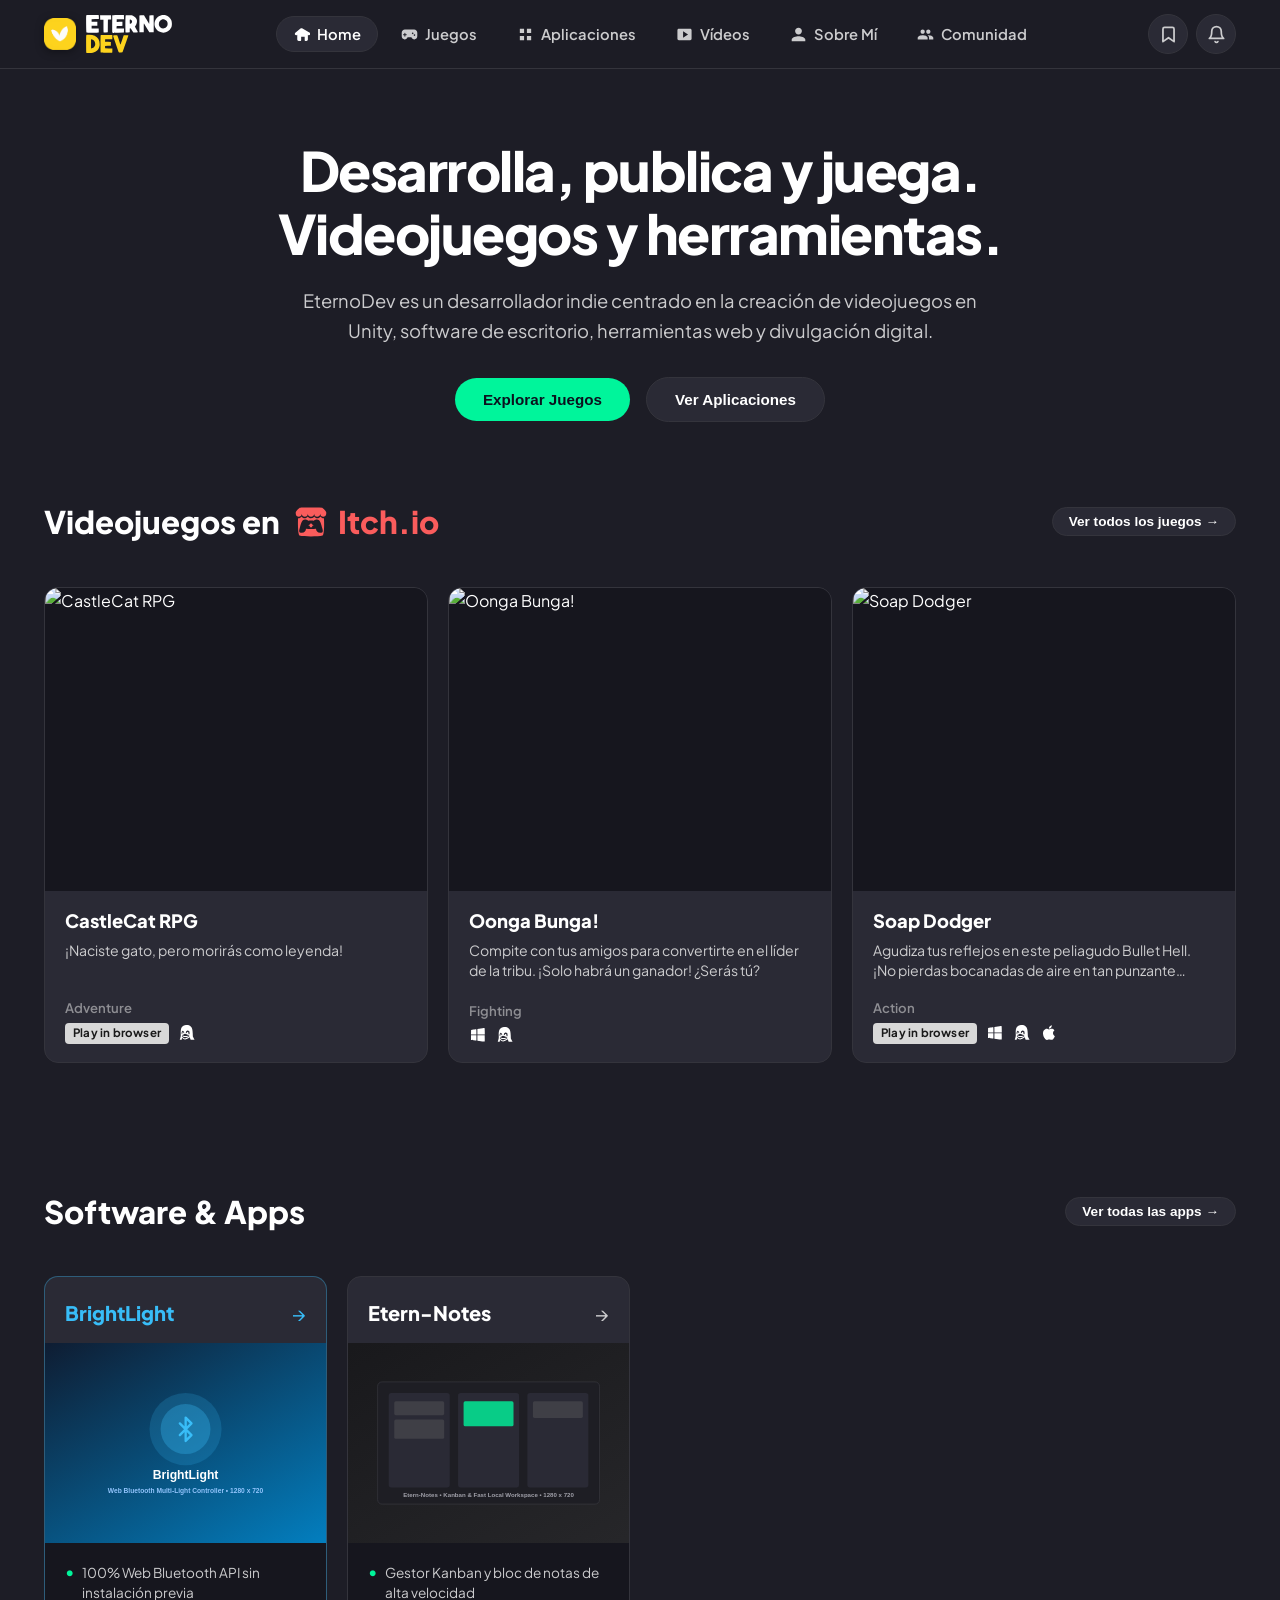
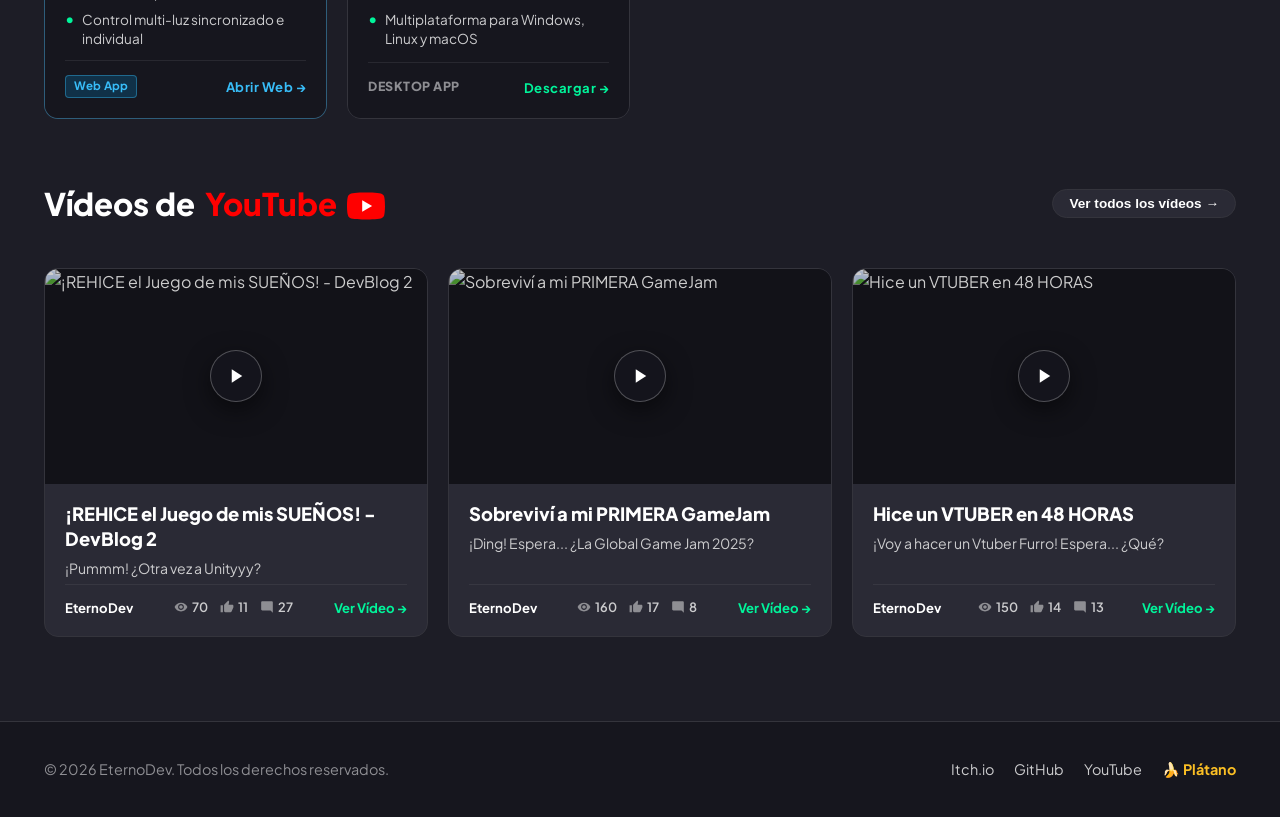
==== commit 56b2419a: "feat(ui): place Itch.io logo to left with tighter spacing, add YouTube live channel stats banner, an" ====
--- a/index.html
+++ b/index.html
@@ -977,6 +977,102 @@
       font-size: 0.85rem;
       color: #CCCCCE;
       line-height: 1.4;
+    }
+
+    /* YouTube Channel Profile Banner */
+    .yt-profile-banner {
+      max-width: 680px;
+      margin: 0 auto 36px;
+      background: #2A2A35;
+      border: 1px solid #34343C;
+      border-radius: var(--radius-lg);
+      padding: 16px 24px;
+      display: flex;
+      align-items: center;
+      justify-content: space-between;
+      gap: 20px;
+      flex-wrap: wrap;
+      box-shadow: 0 4px 20px rgba(0, 0, 0, 0.25);
+      transition: border-color 0.2s, transform 0.2s;
+    }
+
+    .yt-profile-banner:hover {
+      border-color: rgba(255, 0, 0, 0.4);
+      transform: translateY(-2px);
+    }
+
+    .yt-profile-left {
+      display: flex;
+      align-items: center;
+      gap: 16px;
+    }
+
+    .yt-profile-avatar {
+      width: 52px;
+      height: 52px;
+      border-radius: 50%;
+      object-fit: cover;
+      border: 2px solid #34343C;
+      background: #16161E;
+    }
+
+    .yt-profile-text {
+      display: flex;
+      flex-direction: column;
+      gap: 3px;
+    }
+
+    .yt-profile-name-row {
+      display: flex;
+      align-items: center;
+      gap: 6px;
+    }
+
+    .yt-profile-name {
+      font-size: 1.15rem;
+      font-weight: 800;
+      color: #FFFFFF;
+    }
+
+    .yt-profile-stats-row {
+      display: flex;
+      align-items: center;
+      gap: 8px;
+      font-size: 0.88rem;
+      color: #CCCCCE;
+      flex-wrap: wrap;
+    }
+
+    .yt-profile-handle {
+      color: #FFFFFF;
+      font-weight: 700;
+    }
+
+    .yt-profile-dot {
+      color: #8E8E93;
+      font-size: 0.75rem;
+    }
+
+    .yt-profile-subscribe-btn {
+      background: #FF0000;
+      color: #FFFFFF;
+      font-weight: 800;
+      font-size: 0.92rem;
+      padding: 10px 22px;
+      border-radius: 999px;
+      display: inline-flex;
+      align-items: center;
+      gap: 8px;
+      text-decoration: none;
+      transition: all 0.2s;
+      box-shadow: 0 4px 14px rgba(255, 0, 0, 0.35);
+    }
+
+    .yt-profile-subscribe-btn:hover {
+      background: #CC0000;
+      transform: translateY(-2px);
+      box-shadow: 0 6px 18px rgba(255, 0, 0, 0.5);
+      color: #FFFFFF;
     }
 
     /* Subtítulos de Categoría */
@@ -1324,7 +1420,7 @@
         <div class="container">
           <div style="display: flex; justify-content: space-between; align-items: center; margin-bottom: 24px; flex-wrap: wrap; gap: 12px;">
             <h2 style="font-size: 1.95rem; font-weight: 900; color: #FFFFFF; display: flex; align-items: center; gap: 10px; flex-wrap: wrap;">
-              Videojuegos en <a href="https://eternodev.itch.io" target="_blank" rel="noopener" style="color: #FA5C5C; display: inline-flex; align-items: center; gap: 10px; text-decoration: none; white-space: nowrap; font-size: 1.95rem; font-weight: 900;" title="Abrir perfil en Itch.io">Itch.io <svg viewBox="0 0 32 32" width="38" height="38" fill="#FA5C5C" style="display: inline-block; vertical-align: middle; transform: translateY(-1px);"><path d="M 16 5 C 12.748 5 8.3121094 5.0508594 7.4121094 5.1308594 C 6.4021094 5.7368594 4.4028125 8.0309531 4.3828125 8.6269531 L 4.3828125 9.6269531 C 4.3828125 10.889953 5.5657188 12 6.6367188 12 C 7.9197187 12 8.9902344 10.929969 8.9902344 9.6679688 C 8.9902344 10.929969 10.0305 12 11.3125 12 C 12.6055 12 13.605469 10.930969 13.605469 9.6679688 C 13.605469 10.929969 14.695281 12 15.988281 12 L 16.009766 12 C 17.302766 12 18.392578 10.930969 18.392578 9.6679688 C 18.392578 10.929969 19.402547 12 20.685547 12 C 21.968547 12 23.009766 10.930969 23.009766 9.6679688 C 23.009766 10.929969 24.080281 12 25.363281 12 C 26.434281 12 27.615234 10.889953 27.615234 9.6269531 L 27.615234 8.6269531 C 27.595234 8.0309531 25.595938 5.7368594 24.585938 5.1308594 C 21.443938 5.0198594 19.252 5 16 5 z M 13.550781 11.742188 C 12.497781 13.552188 9.8523125 13.573906 8.8203125 11.753906 C 8.1903125 12.845906 6.7642969 13.267547 6.1542969 13.060547 C 5.9762969 14.959547 5.8534844 24.70875 7.1464844 26.34375 C 10.943484 27.22875 21.164516 27.20975 24.853516 26.34375 C 26.348516 24.81975 26.013703 14.821547 25.845703 13.060547 C 25.235703 13.267547 23.809453 12.845906 23.189453 11.753906 C 22.146453 13.573906 19.501219 13.552188 18.449219 11.742188 C 18.124219 12.332187 17.367 13.109375 16 13.109375 C 14.997 13.148375 14.051781 12.607187 13.550781 11.742188 z M 11.419922 14 C 12.219922 14 12.950078 14.000469 13.830078 14.980469 C 15.280078 14.830469 16.719922 14.830469 18.169922 14.980469 C 19.059922 14.010469 19.780078 14.009766 20.580078 14.009766 C 23.160078 14.009766 23.780937 17.819609 24.710938 21.099609 C 25.550938 24.149609 24.429062 24.230469 23.039062 24.230469 C 20.969062 24.150469 19.820313 22.650625 19.820312 21.140625 C 17.890313 21.460625 14.809688 21.580625 12.179688 21.140625 C 12.179688 22.650625 11.030938 24.150469 8.9609375 24.230469 C 7.5709375 24.230469 6.4490625 24.149609 7.2890625 21.099609 C 8.2190625 17.799609 8.8399219 14.009766 11.419922 14.009766 L 11.419922 14 z M 16 16.876953 C 16 16.876953 14.306 18.439375 14 18.984375 L 15.107422 18.943359 L 15.107422 19.910156 C 15.107422 19.968156 15.926 19.917969 16 19.917969 C 16.447 19.934969 16.892578 19.951156 16.892578 19.910156 L 16.892578 18.943359 L 18 18.984375 C 17.694 18.438375 16 16.876953 16 16.876953 z"/></svg></a>
+              Videojuegos en <a href="https://eternodev.itch.io" target="_blank" rel="noopener" style="color: #FA5C5C; display: inline-flex; align-items: center; gap: 6px; text-decoration: none; white-space: nowrap; font-size: 1.95rem; font-weight: 900;" title="Abrir perfil en Itch.io"><svg viewBox="0 0 32 32" width="42" height="42" fill="#FA5C5C" style="display: inline-block; vertical-align: middle; flex-shrink: 0;"><path d="M 16 5 C 12.748 5 8.3121094 5.0508594 7.4121094 5.1308594 C 6.4021094 5.7368594 4.4028125 8.0309531 4.3828125 8.6269531 L 4.3828125 9.6269531 C 4.3828125 10.889953 5.5657188 12 6.6367188 12 C 7.9197187 12 8.9902344 10.929969 8.9902344 9.6679688 C 8.9902344 10.929969 10.0305 12 11.3125 12 C 12.6055 12 13.605469 10.930969 13.605469 9.6679688 C 13.605469 10.929969 14.695281 12 15.988281 12 L 16.009766 12 C 17.302766 12 18.392578 10.930969 18.392578 9.6679688 C 18.392578 10.929969 19.402547 12 20.685547 12 C 21.968547 12 23.009766 10.930969 23.009766 9.6679688 C 23.009766 10.929969 24.080281 12 25.363281 12 C 26.434281 12 27.615234 10.889953 27.615234 9.6269531 L 27.615234 8.6269531 C 27.595234 8.0309531 25.595938 5.7368594 24.585938 5.1308594 C 21.443938 5.0198594 19.252 5 16 5 z M 13.550781 11.742188 C 12.497781 13.552188 9.8523125 13.573906 8.8203125 11.753906 C 8.1903125 12.845906 6.7642969 13.267547 6.1542969 13.060547 C 5.9762969 14.959547 5.8534844 24.70875 7.1464844 26.34375 C 10.943484 27.22875 21.164516 27.20975 24.853516 26.34375 C 26.348516 24.81975 26.013703 14.821547 25.845703 13.060547 C 25.235703 13.267547 23.809453 12.845906 23.189453 11.753906 C 22.146453 13.573906 19.501219 13.552188 18.449219 11.742188 C 18.124219 12.332187 17.367 13.109375 16 13.109375 C 14.997 13.148375 14.051781 12.607187 13.550781 11.742188 z M 11.419922 14 C 12.219922 14 12.950078 14.000469 13.830078 14.980469 C 15.280078 14.830469 16.719922 14.830469 18.169922 14.980469 C 19.059922 14.010469 19.780078 14.009766 20.580078 14.009766 C 23.160078 14.009766 23.780937 17.819609 24.710938 21.099609 C 25.550938 24.149609 24.429062 24.230469 23.039062 24.230469 C 20.969062 24.150469 19.820313 22.650625 19.820312 21.140625 C 17.890313 21.460625 14.809688 21.580625 12.179688 21.140625 C 12.179688 22.650625 11.030938 24.150469 8.9609375 24.230469 C 7.5709375 24.230469 6.4490625 24.149609 7.2890625 21.099609 C 8.2190625 17.799609 8.8399219 14.009766 11.419922 14.009766 L 11.419922 14 z M 16 16.876953 C 16 16.876953 14.306 18.439375 14 18.984375 L 15.107422 18.943359 L 15.107422 19.910156 C 15.107422 19.968156 15.926 19.917969 16 19.917969 C 16.447 19.934969 16.892578 19.951156 16.892578 19.910156 L 16.892578 18.943359 L 18 18.984375 C 17.694 18.438375 16 16.876953 16 16.876953 z"/></svg> Itch.io</a>
             </h2>
             <button onclick="switchTab('games')" class="btn-pill btn-outline" style="padding: 6px 16px; font-size: 0.85rem;">
               Ver todos los juegos &rarr;
@@ -1561,7 +1657,7 @@
         <div class="container">
           <div style="text-align: center; max-width: 800px; margin: 0 auto 30px;">
             <h2 class="section-title-center" style="margin-bottom: 8px; display: flex; align-items: center; justify-content: center; gap: 10px; flex-wrap: wrap;">
-              Juegos en <a href="https://eternodev.itch.io" target="_blank" rel="noopener" style="color: #FA5C5C; text-decoration: none; display: inline-flex; align-items: center; gap: 10px; white-space: nowrap; font-size: inherit; font-weight: 900;" title="Ver todos los juegos en Itch.io">Itch.io <svg viewBox="0 0 32 32" width="38" height="38" fill="#FA5C5C" style="display: inline-block; vertical-align: middle; transform: translateY(-1px);"><path d="M 16 5 C 12.748 5 8.3121094 5.0508594 7.4121094 5.1308594 C 6.4021094 5.7368594 4.4028125 8.0309531 4.3828125 8.6269531 L 4.3828125 9.6269531 C 4.3828125 10.889953 5.5657188 12 6.6367188 12 C 7.9197187 12 8.9902344 10.929969 8.9902344 9.6679688 C 8.9902344 10.929969 10.0305 12 11.3125 12 C 12.6055 12 13.605469 10.930969 13.605469 9.6679688 C 13.605469 10.929969 14.695281 12 15.988281 12 L 16.009766 12 C 17.302766 12 18.392578 10.930969 18.392578 9.6679688 C 18.392578 10.929969 19.402547 12 20.685547 12 C 21.968547 12 23.009766 10.930969 23.009766 9.6679688 C 23.009766 10.929969 24.080281 12 25.363281 12 C 26.434281 12 27.615234 10.889953 27.615234 9.6269531 L 27.615234 8.6269531 C 27.595234 8.0309531 25.595938 5.7368594 24.585938 5.1308594 C 21.443938 5.0198594 19.252 5 16 5 z M 13.550781 11.742188 C 12.497781 13.552188 9.8523125 13.573906 8.8203125 11.753906 C 8.1903125 12.845906 6.7642969 13.267547 6.1542969 13.060547 C 5.9762969 14.959547 5.8534844 24.70875 7.1464844 26.34375 C 10.943484 27.22875 21.164516 27.20975 24.853516 26.34375 C 26.348516 24.81975 26.013703 14.821547 25.845703 13.060547 C 25.235703 13.267547 23.809453 12.845906 23.189453 11.753906 C 22.146453 13.573906 19.501219 13.552188 18.449219 11.742188 C 18.124219 12.332187 17.367 13.109375 16 13.109375 C 14.997 13.148375 14.051781 12.607187 13.550781 11.742188 z M 11.419922 14 C 12.219922 14 12.950078 14.000469 13.830078 14.980469 C 15.280078 14.830469 16.719922 14.830469 18.169922 14.980469 C 19.059922 14.010469 19.780078 14.009766 20.580078 14.009766 C 23.160078 14.009766 23.780937 17.819609 24.710938 21.099609 C 25.550938 24.149609 24.429062 24.230469 23.039062 24.230469 C 20.969062 24.150469 19.820313 22.650625 19.820312 21.140625 C 17.890313 21.460625 14.809688 21.580625 12.179688 21.140625 C 12.179688 22.650625 11.030938 24.150469 8.9609375 24.230469 C 7.5709375 24.230469 6.4490625 24.149609 7.2890625 21.099609 C 8.2190625 17.799609 8.8399219 14.009766 11.419922 14.009766 L 11.419922 14 z M 16 16.876953 C 16 16.876953 14.306 18.439375 14 18.984375 L 15.107422 18.943359 L 15.107422 19.910156 C 15.107422 19.968156 15.926 19.917969 16 19.917969 C 16.447 19.934969 16.892578 19.951156 16.892578 19.910156 L 16.892578 18.943359 L 18 18.984375 C 17.694 18.438375 16 16.876953 16 16.876953 z"/></svg></a>
+              Juegos en <a href="https://eternodev.itch.io" target="_blank" rel="noopener" style="color: #FA5C5C; text-decoration: none; display: inline-flex; align-items: center; gap: 6px; white-space: nowrap; font-size: inherit; font-weight: 900;" title="Ver todos los juegos en Itch.io"><svg viewBox="0 0 32 32" width="44" height="44" fill="#FA5C5C" style="display: inline-block; vertical-align: middle; flex-shrink: 0;"><path d="M 16 5 C 12.748 5 8.3121094 5.0508594 7.4121094 5.1308594 C 6.4021094 5.7368594 4.4028125 8.0309531 4.3828125 8.6269531 L 4.3828125 9.6269531 C 4.3828125 10.889953 5.5657188 12 6.6367188 12 C 7.9197187 12 8.9902344 10.929969 8.9902344 9.6679688 C 8.9902344 10.929969 10.0305 12 11.3125 12 C 12.6055 12 13.605469 10.930969 13.605469 9.6679688 C 13.605469 10.929969 14.695281 12 15.988281 12 L 16.009766 12 C 17.302766 12 18.392578 10.930969 18.392578 9.6679688 C 18.392578 10.929969 19.402547 12 20.685547 12 C 21.968547 12 23.009766 10.930969 23.009766 9.6679688 C 23.009766 10.929969 24.080281 12 25.363281 12 C 26.434281 12 27.615234 10.889953 27.615234 9.6269531 L 27.615234 8.6269531 C 27.595234 8.0309531 25.595938 5.7368594 24.585938 5.1308594 C 21.443938 5.0198594 19.252 5 16 5 z M 13.550781 11.742188 C 12.497781 13.552188 9.8523125 13.573906 8.8203125 11.753906 C 8.1903125 12.845906 6.7642969 13.267547 6.1542969 13.060547 C 5.9762969 14.959547 5.8534844 24.70875 7.1464844 26.34375 C 10.943484 27.22875 21.164516 27.20975 24.853516 26.34375 C 26.348516 24.81975 26.013703 14.821547 25.845703 13.060547 C 25.235703 13.267547 23.809453 12.845906 23.189453 11.753906 C 22.146453 13.573906 19.501219 13.552188 18.449219 11.742188 C 18.124219 12.332187 17.367 13.109375 16 13.109375 C 14.997 13.148375 14.051781 12.607187 13.550781 11.742188 z M 11.419922 14 C 12.219922 14 12.950078 14.000469 13.830078 14.980469 C 15.280078 14.830469 16.719922 14.830469 18.169922 14.980469 C 19.059922 14.010469 19.780078 14.009766 20.580078 14.009766 C 23.160078 14.009766 23.780937 17.819609 24.710938 21.099609 C 25.550938 24.149609 24.429062 24.230469 23.039062 24.230469 C 20.969062 24.150469 19.820313 22.650625 19.820312 21.140625 C 17.890313 21.460625 14.809688 21.580625 12.179688 21.140625 C 12.179688 22.650625 11.030938 24.150469 8.9609375 24.230469 C 7.5709375 24.230469 6.4490625 24.149609 7.2890625 21.099609 C 8.2190625 17.799609 8.8399219 14.009766 11.419922 14.009766 L 11.419922 14 z M 16 16.876953 C 16 16.876953 14.306 18.439375 14 18.984375 L 15.107422 18.943359 L 15.107422 19.910156 C 15.107422 19.968156 15.926 19.917969 16 19.917969 C 16.447 19.934969 16.892578 19.951156 16.892578 19.910156 L 16.892578 18.943359 L 18 18.984375 C 17.694 18.438375 16 16.876953 16 16.876953 z"/></svg> Itch.io</a>
             </h2>
             <p style="color: #CCCCCE; font-size: 1.05rem;">Videojuegos indie creados en Unity. Jugables directamente en el navegador o descargables para PC.</p>
           </div>
@@ -1681,7 +1777,7 @@
 
           <!-- Subcategoría 1: Aplicaciones Web -->
           <div class="app-subcat-header">
-            <h3 class="app-subcat-title"><svg viewBox="0 0 24 24" width="22" height="22" fill="#CCCCCE" style="vertical-align: middle;"><path d="M12 2C6.48 2 2 6.48 2 12s4.48 10 10 10 10-4.48 10-10S17.52 2 12 2zm-1 17.93c-3.95-.49-7-3.85-7-7.93 0-.62.08-1.21.21-1.79L9 15v1c0 1.1.9 2 2 2v1.93zm6.9-2.54c-.26-.81-1-1.39-1.9-1.39h-1v-3c0-.55-.45-1-1-1H8v-2h2c.55 0 1-.45 1-1V7h2c1.1 0 2-.9 2-2v-.41c2.93 1.19 5 4.06 5 7.41 0 2.08-.8 3.97-2.1 5.39z"/></svg> Aplicaciones Web</h3>
+            <h3 class="app-subcat-title">Aplicaciones Web</h3>
             <span class="app-subcat-desc">• Sin instalación previa, ejecutables desde el navegador</span>
           </div>
 
@@ -1712,7 +1808,7 @@
 
           <!-- Subcategoría 2: Software de Escritorio -->
           <div class="app-subcat-header" style="margin-top: 50px;">
-            <h3 class="app-subcat-title"><svg viewBox="0 0 24 24" width="22" height="22" fill="#CCCCCE" style="vertical-align: middle;"><path d="M20 18c1.1 0 1.99-.9 1.99-2L22 6c0-1.1-.9-2-2-2H4c-1.1 0-2 .9-2 2v10c0 1.1.9 2 2 2H0v2h24v-2h-4zM4 6h16v10H4V6z"/></svg> Software de Escritorio</h3>
+            <h3 class="app-subcat-title">Software de Escritorio</h3>
             <span class="app-subcat-desc">• Programas descargables y utilidades nativas para PC</span>
           </div>
 
@@ -1804,6 +1900,30 @@
             <p style="color: #CCCCCE; font-size: 1.05rem;">Devlogs de desarrollo de videojuegos, retos de programación y contenido indie de @eternodev.</p>
           </div>
 
+          <!-- Banner Oficial del Canal de YouTube con Estadísticas en Tiempo Real -->
+          <div class="yt-profile-banner">
+            <div class="yt-profile-left">
+              <img src="assets/icon.png" alt="EternoDev YouTube" class="yt-profile-avatar" />
+              <div class="yt-profile-text">
+                <div class="yt-profile-name-row">
+                  <span class="yt-profile-name">EternoDev</span>
+                  <svg class="yt-verified-badge" viewBox="0 0 24 24" width="16" height="16" fill="#8E8E93" title="Canal Oficial"><path d="M12 2C6.48 2 2 6.48 2 12s4.48 10 10 10 10-4.48 10-10S17.52 2 12 2zm-2 15l-5-5 1.41-1.41L10 14.17l7.59-7.59L19 8l-9 9z"/></svg>
+                </div>
+                <div class="yt-profile-stats-row">
+                  <span class="yt-profile-handle">@eternodev</span>
+                  <span class="yt-profile-dot">&bull;</span>
+                  <span class="yt-profile-stat yt-dynamic-subs">160 suscriptores</span>
+                  <span class="yt-profile-dot">&bull;</span>
+                  <span class="yt-profile-stat yt-dynamic-vids">4 vídeos</span>
+                </div>
+              </div>
+            </div>
+            <a href="https://www.youtube.com/@eternodev?sub_confirmation=1" target="_blank" rel="noopener" class="yt-profile-subscribe-btn">
+              <svg viewBox="0 0 24 24" width="18" height="18" fill="currentColor"><path d="M23.498 6.186a3.016 3.016 0 0 0-2.122-2.136C19.505 3.545 12 3.545 12 3.545s-7.505 0-9.377.505A3.017 3.017 0 0 0 .502 6.186C0 8.07 0 12 0 12s0 3.93.502 5.814a3.016 3.016 0 0 0 2.122 2.136c1.871.505 9.376.505 9.376.505s7.505 0 9.377-.505a3.015 3.015 0 0 0 2.122-2.136C24 15.93 24 12 24 12s0-3.93-.502-5.814zM9.545 15.568V8.432L15.818 12l-6.273 3.568z"/></svg>
+              Suscribirse
+            </a>
+          </div>
+
           <div class="carousel-viewport">
             <div class="carousel-track" id="videoTrack">
               <!-- Fallback Videos -->
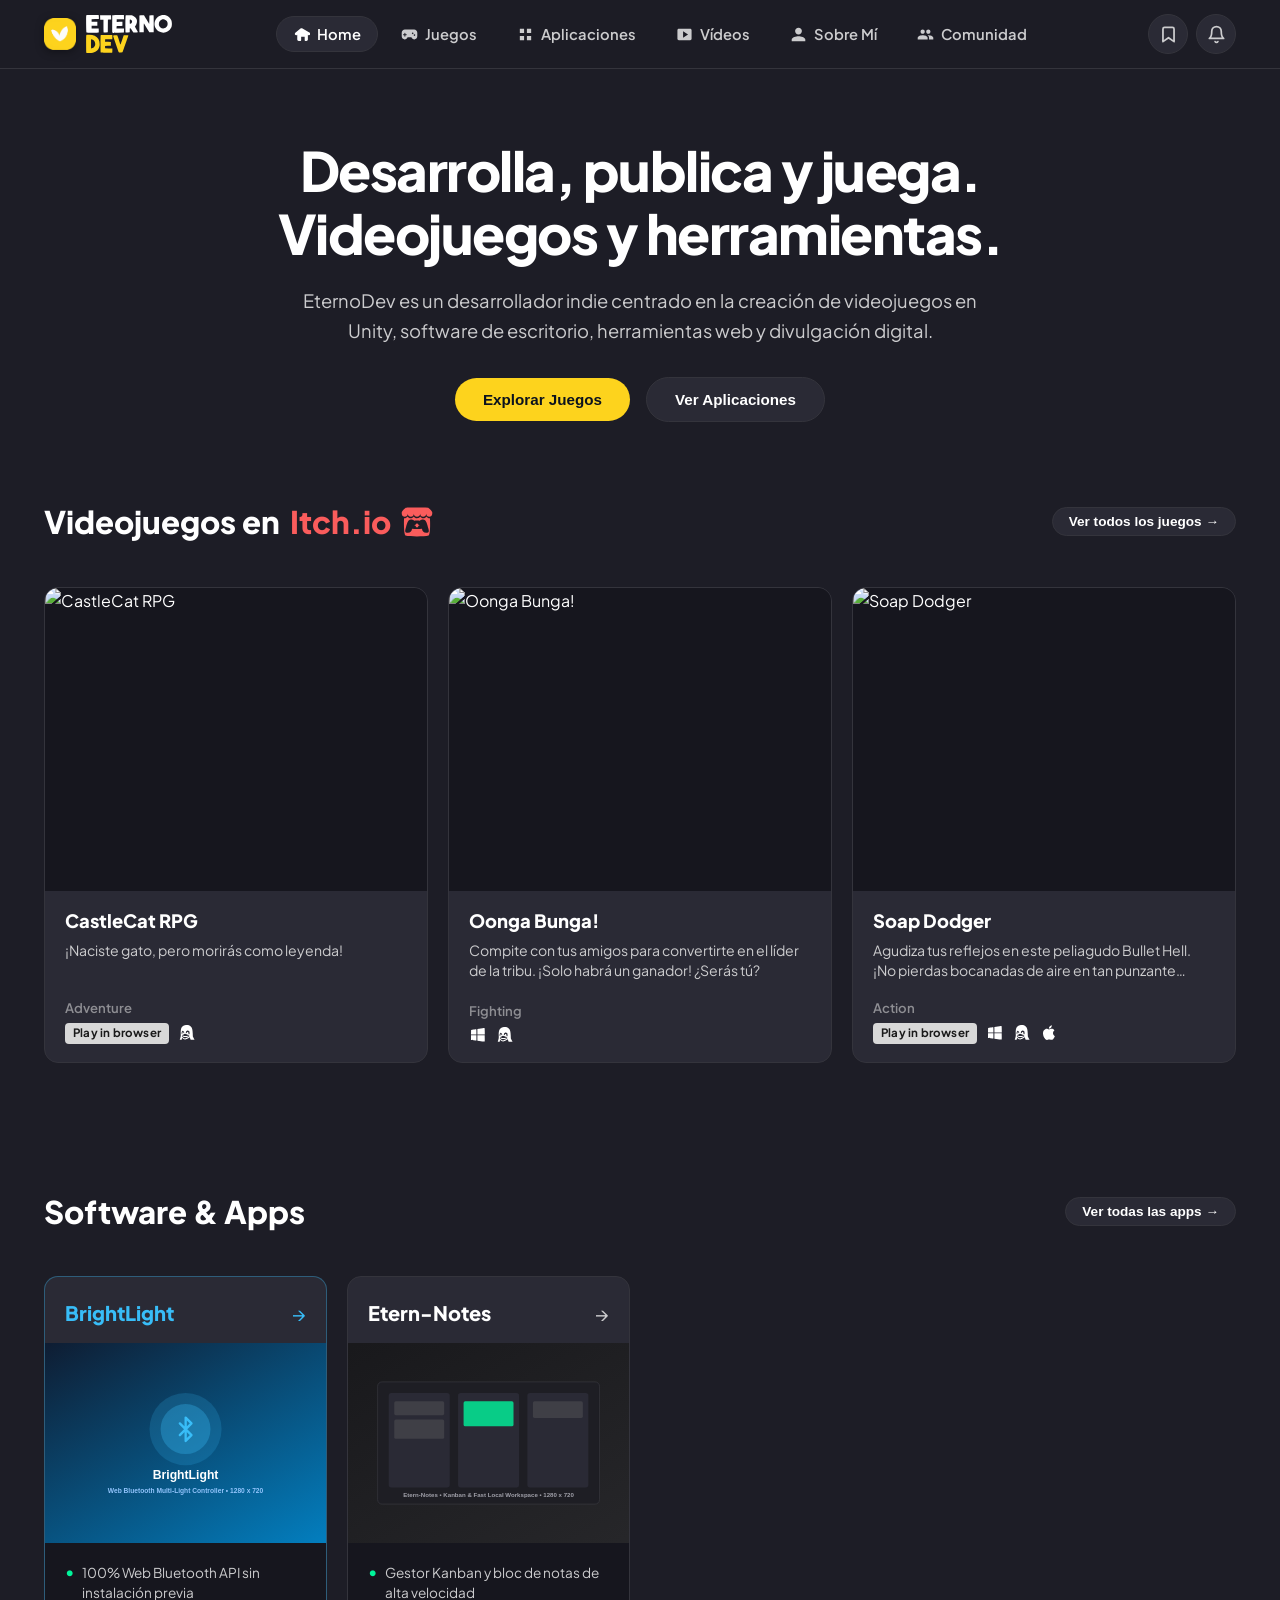
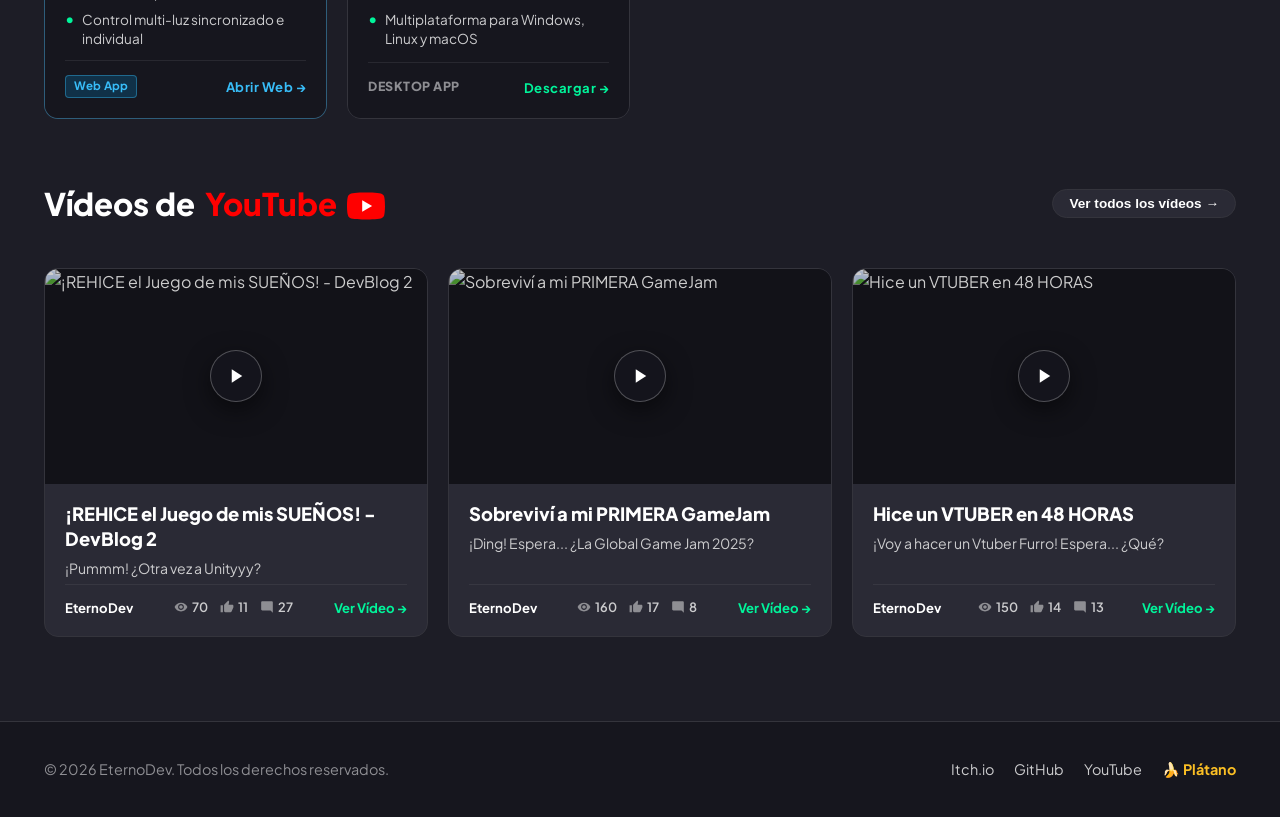
==== commit 6d03f90b: "feat(branding): apply brand yellow #FDD31D, move Itch.io logo to right, update YouTube channel avata" ====
--- a/index.html
+++ b/index.html
@@ -286,12 +286,13 @@
     }
 
     .btn-mint {
-      background: #00F59B;
+      background: #FDD31D;
       color: #0B121E;
+      font-weight: 800;
     }
 
     .btn-mint:hover {
-      background: #00D587;
+      background: #E5BE14;
       transform: translateY(-1px);
     }
 
@@ -890,7 +891,8 @@
     }
 
     .banner-white-title span {
-      color: #7C3AED;
+      color: #FDD31D;
+      text-shadow: 0 1px 2px rgba(0, 0, 0, 0.15);
     }
 
     .banner-white-desc {
@@ -1054,24 +1056,22 @@
     }
 
     .yt-profile-subscribe-btn {
-      background: #FF0000;
+      background: #CC0000;
       color: #FFFFFF;
-      font-weight: 800;
+      font-weight: 700;
       font-size: 0.92rem;
-      padding: 10px 22px;
+      padding: 9px 20px;
       border-radius: 999px;
       display: inline-flex;
       align-items: center;
       gap: 8px;
       text-decoration: none;
-      transition: all 0.2s;
-      box-shadow: 0 4px 14px rgba(255, 0, 0, 0.35);
+      transition: background 0.15s, transform 0.15s;
     }
 
     .yt-profile-subscribe-btn:hover {
-      background: #CC0000;
-      transform: translateY(-2px);
-      box-shadow: 0 6px 18px rgba(255, 0, 0, 0.5);
+      background: #AA0000;
+      transform: translateY(-1px);
       color: #FFFFFF;
     }
 
@@ -1420,7 +1420,7 @@
         <div class="container">
           <div style="display: flex; justify-content: space-between; align-items: center; margin-bottom: 24px; flex-wrap: wrap; gap: 12px;">
             <h2 style="font-size: 1.95rem; font-weight: 900; color: #FFFFFF; display: flex; align-items: center; gap: 10px; flex-wrap: wrap;">
-              Videojuegos en <a href="https://eternodev.itch.io" target="_blank" rel="noopener" style="color: #FA5C5C; display: inline-flex; align-items: center; gap: 6px; text-decoration: none; white-space: nowrap; font-size: 1.95rem; font-weight: 900;" title="Abrir perfil en Itch.io"><svg viewBox="0 0 32 32" width="42" height="42" fill="#FA5C5C" style="display: inline-block; vertical-align: middle; flex-shrink: 0;"><path d="M 16 5 C 12.748 5 8.3121094 5.0508594 7.4121094 5.1308594 C 6.4021094 5.7368594 4.4028125 8.0309531 4.3828125 8.6269531 L 4.3828125 9.6269531 C 4.3828125 10.889953 5.5657188 12 6.6367188 12 C 7.9197187 12 8.9902344 10.929969 8.9902344 9.6679688 C 8.9902344 10.929969 10.0305 12 11.3125 12 C 12.6055 12 13.605469 10.930969 13.605469 9.6679688 C 13.605469 10.929969 14.695281 12 15.988281 12 L 16.009766 12 C 17.302766 12 18.392578 10.930969 18.392578 9.6679688 C 18.392578 10.929969 19.402547 12 20.685547 12 C 21.968547 12 23.009766 10.930969 23.009766 9.6679688 C 23.009766 10.929969 24.080281 12 25.363281 12 C 26.434281 12 27.615234 10.889953 27.615234 9.6269531 L 27.615234 8.6269531 C 27.595234 8.0309531 25.595938 5.7368594 24.585938 5.1308594 C 21.443938 5.0198594 19.252 5 16 5 z M 13.550781 11.742188 C 12.497781 13.552188 9.8523125 13.573906 8.8203125 11.753906 C 8.1903125 12.845906 6.7642969 13.267547 6.1542969 13.060547 C 5.9762969 14.959547 5.8534844 24.70875 7.1464844 26.34375 C 10.943484 27.22875 21.164516 27.20975 24.853516 26.34375 C 26.348516 24.81975 26.013703 14.821547 25.845703 13.060547 C 25.235703 13.267547 23.809453 12.845906 23.189453 11.753906 C 22.146453 13.573906 19.501219 13.552188 18.449219 11.742188 C 18.124219 12.332187 17.367 13.109375 16 13.109375 C 14.997 13.148375 14.051781 12.607187 13.550781 11.742188 z M 11.419922 14 C 12.219922 14 12.950078 14.000469 13.830078 14.980469 C 15.280078 14.830469 16.719922 14.830469 18.169922 14.980469 C 19.059922 14.010469 19.780078 14.009766 20.580078 14.009766 C 23.160078 14.009766 23.780937 17.819609 24.710938 21.099609 C 25.550938 24.149609 24.429062 24.230469 23.039062 24.230469 C 20.969062 24.150469 19.820313 22.650625 19.820312 21.140625 C 17.890313 21.460625 14.809688 21.580625 12.179688 21.140625 C 12.179688 22.650625 11.030938 24.150469 8.9609375 24.230469 C 7.5709375 24.230469 6.4490625 24.149609 7.2890625 21.099609 C 8.2190625 17.799609 8.8399219 14.009766 11.419922 14.009766 L 11.419922 14 z M 16 16.876953 C 16 16.876953 14.306 18.439375 14 18.984375 L 15.107422 18.943359 L 15.107422 19.910156 C 15.107422 19.968156 15.926 19.917969 16 19.917969 C 16.447 19.934969 16.892578 19.951156 16.892578 19.910156 L 16.892578 18.943359 L 18 18.984375 C 17.694 18.438375 16 16.876953 16 16.876953 z"/></svg> Itch.io</a>
+              Videojuegos en <a href="https://eternodev.itch.io" target="_blank" rel="noopener" style="color: #FA5C5C; display: inline-flex; align-items: center; gap: 5px; text-decoration: none; white-space: nowrap; font-size: 1.95rem; font-weight: 900;" title="Abrir perfil en Itch.io">Itch.io <svg viewBox="0 0 32 32" width="42" height="42" fill="#FA5C5C" style="display: inline-block; vertical-align: middle; flex-shrink: 0;"><path d="M 16 5 C 12.748 5 8.3121094 5.0508594 7.4121094 5.1308594 C 6.4021094 5.7368594 4.4028125 8.0309531 4.3828125 8.6269531 L 4.3828125 9.6269531 C 4.3828125 10.889953 5.5657188 12 6.6367188 12 C 7.9197187 12 8.9902344 10.929969 8.9902344 9.6679688 C 8.9902344 10.929969 10.0305 12 11.3125 12 C 12.6055 12 13.605469 10.930969 13.605469 9.6679688 C 13.605469 10.929969 14.695281 12 15.988281 12 L 16.009766 12 C 17.302766 12 18.392578 10.930969 18.392578 9.6679688 C 18.392578 10.929969 19.402547 12 20.685547 12 C 21.968547 12 23.009766 10.930969 23.009766 9.6679688 C 23.009766 10.929969 24.080281 12 25.363281 12 C 26.434281 12 27.615234 10.889953 27.615234 9.6269531 L 27.615234 8.6269531 C 27.595234 8.0309531 25.595938 5.7368594 24.585938 5.1308594 C 21.443938 5.0198594 19.252 5 16 5 z M 13.550781 11.742188 C 12.497781 13.552188 9.8523125 13.573906 8.8203125 11.753906 C 8.1903125 12.845906 6.7642969 13.267547 6.1542969 13.060547 C 5.9762969 14.959547 5.8534844 24.70875 7.1464844 26.34375 C 10.943484 27.22875 21.164516 27.20975 24.853516 26.34375 C 26.348516 24.81975 26.013703 14.821547 25.845703 13.060547 C 25.235703 13.267547 23.809453 12.845906 23.189453 11.753906 C 22.146453 13.573906 19.501219 13.552188 18.449219 11.742188 C 18.124219 12.332187 17.367 13.109375 16 13.109375 C 14.997 13.148375 14.051781 12.607187 13.550781 11.742188 z M 11.419922 14 C 12.219922 14 12.950078 14.000469 13.830078 14.980469 C 15.280078 14.830469 16.719922 14.830469 18.169922 14.980469 C 19.059922 14.010469 19.780078 14.009766 20.580078 14.009766 C 23.160078 14.009766 23.780937 17.819609 24.710938 21.099609 C 25.550938 24.149609 24.429062 24.230469 23.039062 24.230469 C 20.969062 24.150469 19.820313 22.650625 19.820312 21.140625 C 17.890313 21.460625 14.809688 21.580625 12.179688 21.140625 C 12.179688 22.650625 11.030938 24.150469 8.9609375 24.230469 C 7.5709375 24.230469 6.4490625 24.149609 7.2890625 21.099609 C 8.2190625 17.799609 8.8399219 14.009766 11.419922 14.009766 L 11.419922 14 z M 16 16.876953 C 16 16.876953 14.306 18.439375 14 18.984375 L 15.107422 18.943359 L 15.107422 19.910156 C 15.107422 19.968156 15.926 19.917969 16 19.917969 C 16.447 19.934969 16.892578 19.951156 16.892578 19.910156 L 16.892578 18.943359 L 18 18.984375 C 17.694 18.438375 16 16.876953 16 16.876953 z"/></svg></a>
             </h2>
             <button onclick="switchTab('games')" class="btn-pill btn-outline" style="padding: 6px 16px; font-size: 0.85rem;">
               Ver todos los juegos &rarr;
@@ -1657,7 +1657,7 @@
         <div class="container">
           <div style="text-align: center; max-width: 800px; margin: 0 auto 30px;">
             <h2 class="section-title-center" style="margin-bottom: 8px; display: flex; align-items: center; justify-content: center; gap: 10px; flex-wrap: wrap;">
-              Juegos en <a href="https://eternodev.itch.io" target="_blank" rel="noopener" style="color: #FA5C5C; text-decoration: none; display: inline-flex; align-items: center; gap: 6px; white-space: nowrap; font-size: inherit; font-weight: 900;" title="Ver todos los juegos en Itch.io"><svg viewBox="0 0 32 32" width="44" height="44" fill="#FA5C5C" style="display: inline-block; vertical-align: middle; flex-shrink: 0;"><path d="M 16 5 C 12.748 5 8.3121094 5.0508594 7.4121094 5.1308594 C 6.4021094 5.7368594 4.4028125 8.0309531 4.3828125 8.6269531 L 4.3828125 9.6269531 C 4.3828125 10.889953 5.5657188 12 6.6367188 12 C 7.9197187 12 8.9902344 10.929969 8.9902344 9.6679688 C 8.9902344 10.929969 10.0305 12 11.3125 12 C 12.6055 12 13.605469 10.930969 13.605469 9.6679688 C 13.605469 10.929969 14.695281 12 15.988281 12 L 16.009766 12 C 17.302766 12 18.392578 10.930969 18.392578 9.6679688 C 18.392578 10.929969 19.402547 12 20.685547 12 C 21.968547 12 23.009766 10.930969 23.009766 9.6679688 C 23.009766 10.929969 24.080281 12 25.363281 12 C 26.434281 12 27.615234 10.889953 27.615234 9.6269531 L 27.615234 8.6269531 C 27.595234 8.0309531 25.595938 5.7368594 24.585938 5.1308594 C 21.443938 5.0198594 19.252 5 16 5 z M 13.550781 11.742188 C 12.497781 13.552188 9.8523125 13.573906 8.8203125 11.753906 C 8.1903125 12.845906 6.7642969 13.267547 6.1542969 13.060547 C 5.9762969 14.959547 5.8534844 24.70875 7.1464844 26.34375 C 10.943484 27.22875 21.164516 27.20975 24.853516 26.34375 C 26.348516 24.81975 26.013703 14.821547 25.845703 13.060547 C 25.235703 13.267547 23.809453 12.845906 23.189453 11.753906 C 22.146453 13.573906 19.501219 13.552188 18.449219 11.742188 C 18.124219 12.332187 17.367 13.109375 16 13.109375 C 14.997 13.148375 14.051781 12.607187 13.550781 11.742188 z M 11.419922 14 C 12.219922 14 12.950078 14.000469 13.830078 14.980469 C 15.280078 14.830469 16.719922 14.830469 18.169922 14.980469 C 19.059922 14.010469 19.780078 14.009766 20.580078 14.009766 C 23.160078 14.009766 23.780937 17.819609 24.710938 21.099609 C 25.550938 24.149609 24.429062 24.230469 23.039062 24.230469 C 20.969062 24.150469 19.820313 22.650625 19.820312 21.140625 C 17.890313 21.460625 14.809688 21.580625 12.179688 21.140625 C 12.179688 22.650625 11.030938 24.150469 8.9609375 24.230469 C 7.5709375 24.230469 6.4490625 24.149609 7.2890625 21.099609 C 8.2190625 17.799609 8.8399219 14.009766 11.419922 14.009766 L 11.419922 14 z M 16 16.876953 C 16 16.876953 14.306 18.439375 14 18.984375 L 15.107422 18.943359 L 15.107422 19.910156 C 15.107422 19.968156 15.926 19.917969 16 19.917969 C 16.447 19.934969 16.892578 19.951156 16.892578 19.910156 L 16.892578 18.943359 L 18 18.984375 C 17.694 18.438375 16 16.876953 16 16.876953 z"/></svg> Itch.io</a>
+              Juegos en <a href="https://eternodev.itch.io" target="_blank" rel="noopener" style="color: #FA5C5C; text-decoration: none; display: inline-flex; align-items: center; gap: 5px; white-space: nowrap; font-size: inherit; font-weight: 900;" title="Ver todos los juegos en Itch.io">Itch.io <svg viewBox="0 0 32 32" width="44" height="44" fill="#FA5C5C" style="display: inline-block; vertical-align: middle; flex-shrink: 0;"><path d="M 16 5 C 12.748 5 8.3121094 5.0508594 7.4121094 5.1308594 C 6.4021094 5.7368594 4.4028125 8.0309531 4.3828125 8.6269531 L 4.3828125 9.6269531 C 4.3828125 10.889953 5.5657188 12 6.6367188 12 C 7.9197187 12 8.9902344 10.929969 8.9902344 9.6679688 C 8.9902344 10.929969 10.0305 12 11.3125 12 C 12.6055 12 13.605469 10.930969 13.605469 9.6679688 C 13.605469 10.929969 14.695281 12 15.988281 12 L 16.009766 12 C 17.302766 12 18.392578 10.930969 18.392578 9.6679688 C 18.392578 10.929969 19.402547 12 20.685547 12 C 21.968547 12 23.009766 10.930969 23.009766 9.6679688 C 23.009766 10.929969 24.080281 12 25.363281 12 C 26.434281 12 27.615234 10.889953 27.615234 9.6269531 L 27.615234 8.6269531 C 27.595234 8.0309531 25.595938 5.7368594 24.585938 5.1308594 C 21.443938 5.0198594 19.252 5 16 5 z M 13.550781 11.742188 C 12.497781 13.552188 9.8523125 13.573906 8.8203125 11.753906 C 8.1903125 12.845906 6.7642969 13.267547 6.1542969 13.060547 C 5.9762969 14.959547 5.8534844 24.70875 7.1464844 26.34375 C 10.943484 27.22875 21.164516 27.20975 24.853516 26.34375 C 26.348516 24.81975 26.013703 14.821547 25.845703 13.060547 C 25.235703 13.267547 23.809453 12.845906 23.189453 11.753906 C 22.146453 13.573906 19.501219 13.552188 18.449219 11.742188 C 18.124219 12.332187 17.367 13.109375 16 13.109375 C 14.997 13.148375 14.051781 12.607187 13.550781 11.742188 z M 11.419922 14 C 12.219922 14 12.950078 14.000469 13.830078 14.980469 C 15.280078 14.830469 16.719922 14.830469 18.169922 14.980469 C 19.059922 14.010469 19.780078 14.009766 20.580078 14.009766 C 23.160078 14.009766 23.780937 17.819609 24.710938 21.099609 C 25.550938 24.149609 24.429062 24.230469 23.039062 24.230469 C 20.969062 24.150469 19.820313 22.650625 19.820312 21.140625 C 17.890313 21.460625 14.809688 21.580625 12.179688 21.140625 C 12.179688 22.650625 11.030938 24.150469 8.9609375 24.230469 C 7.5709375 24.230469 6.4490625 24.149609 7.2890625 21.099609 C 8.2190625 17.799609 8.8399219 14.009766 11.419922 14.009766 L 11.419922 14 z M 16 16.876953 C 16 16.876953 14.306 18.439375 14 18.984375 L 15.107422 18.943359 L 15.107422 19.910156 C 15.107422 19.968156 15.926 19.917969 16 19.917969 C 16.447 19.934969 16.892578 19.951156 16.892578 19.910156 L 16.892578 18.943359 L 18 18.984375 C 17.694 18.438375 16 16.876953 16 16.876953 z"/></svg></a>
             </h2>
             <p style="color: #CCCCCE; font-size: 1.05rem;">Videojuegos indie creados en Unity. Jugables directamente en el navegador o descargables para PC.</p>
           </div>
@@ -1903,7 +1903,7 @@
           <!-- Banner Oficial del Canal de YouTube con Estadísticas en Tiempo Real -->
           <div class="yt-profile-banner">
             <div class="yt-profile-left">
-              <img src="assets/icon.png" alt="EternoDev YouTube" class="yt-profile-avatar" />
+              <img src="assets/youtube_channel_logo.png" alt="EternoDev YouTube" class="yt-profile-avatar" />
               <div class="yt-profile-text">
                 <div class="yt-profile-name-row">
                   <span class="yt-profile-name">EternoDev</span>
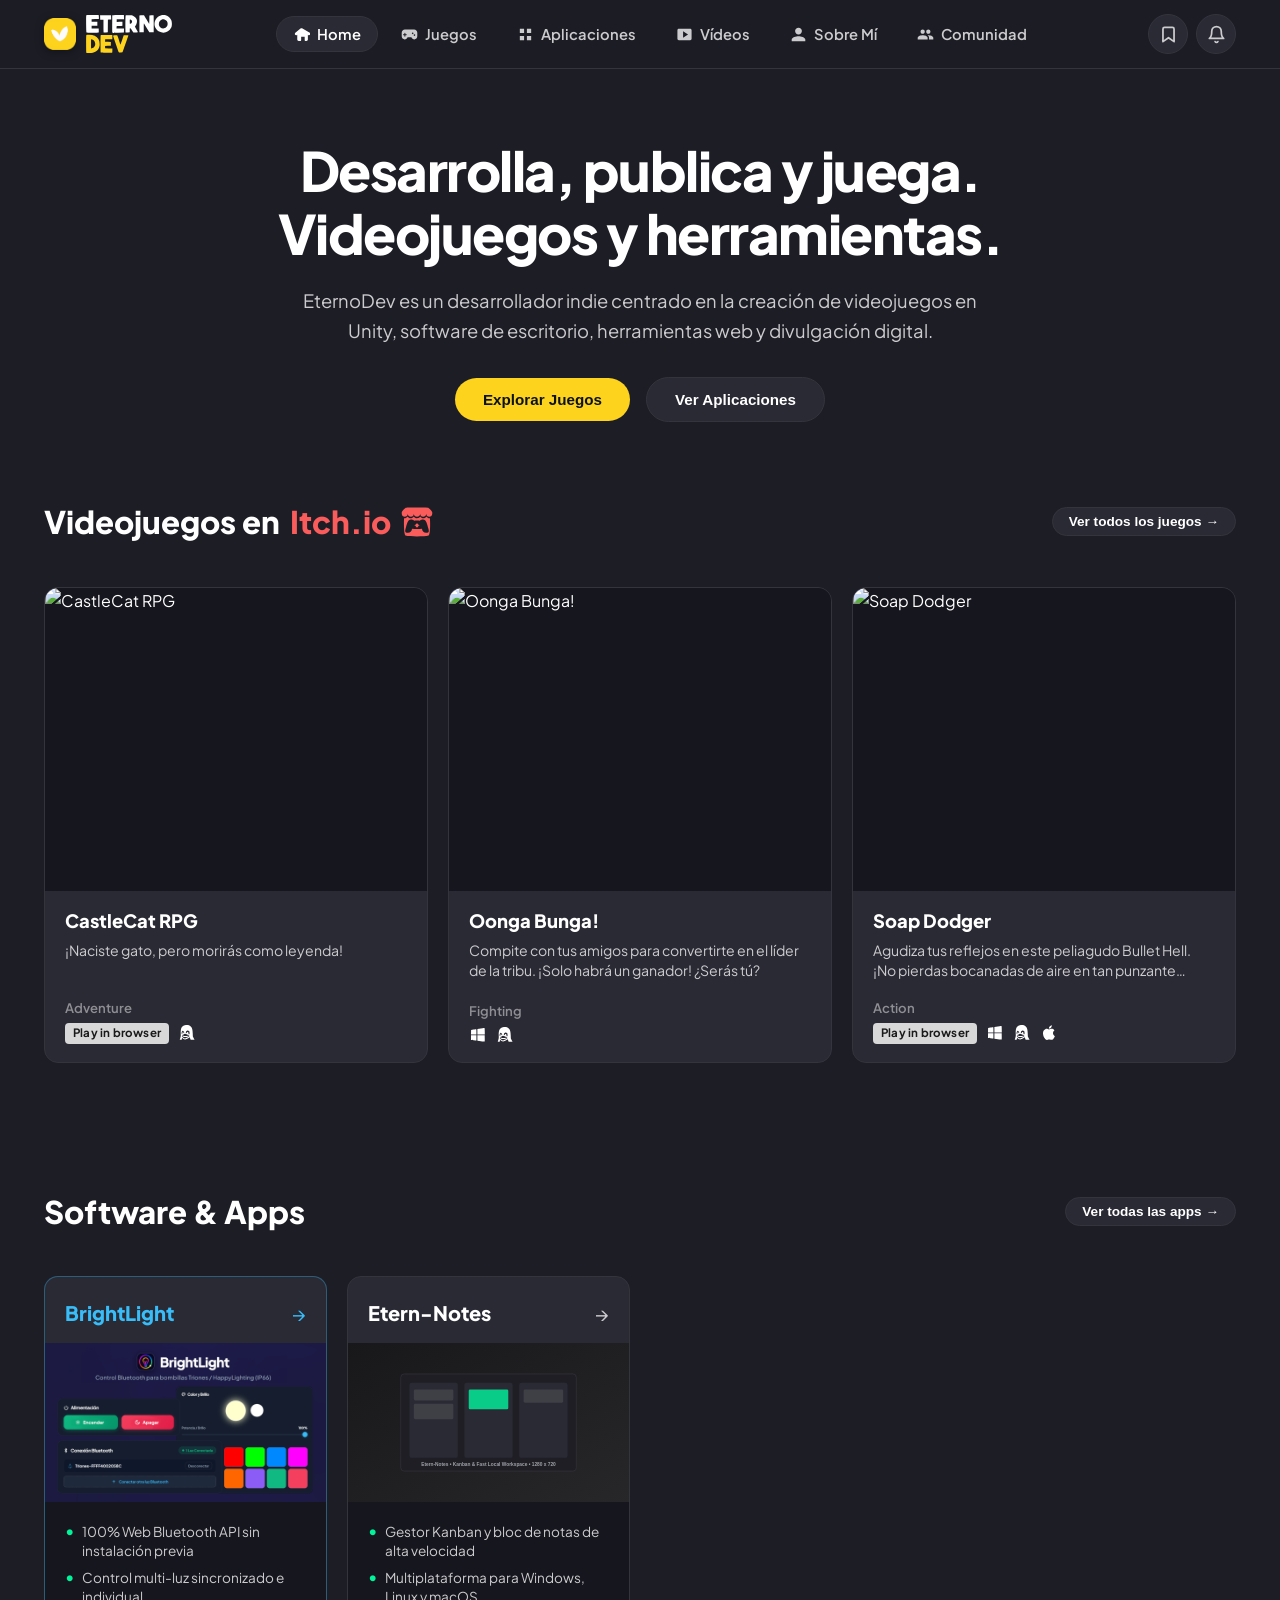
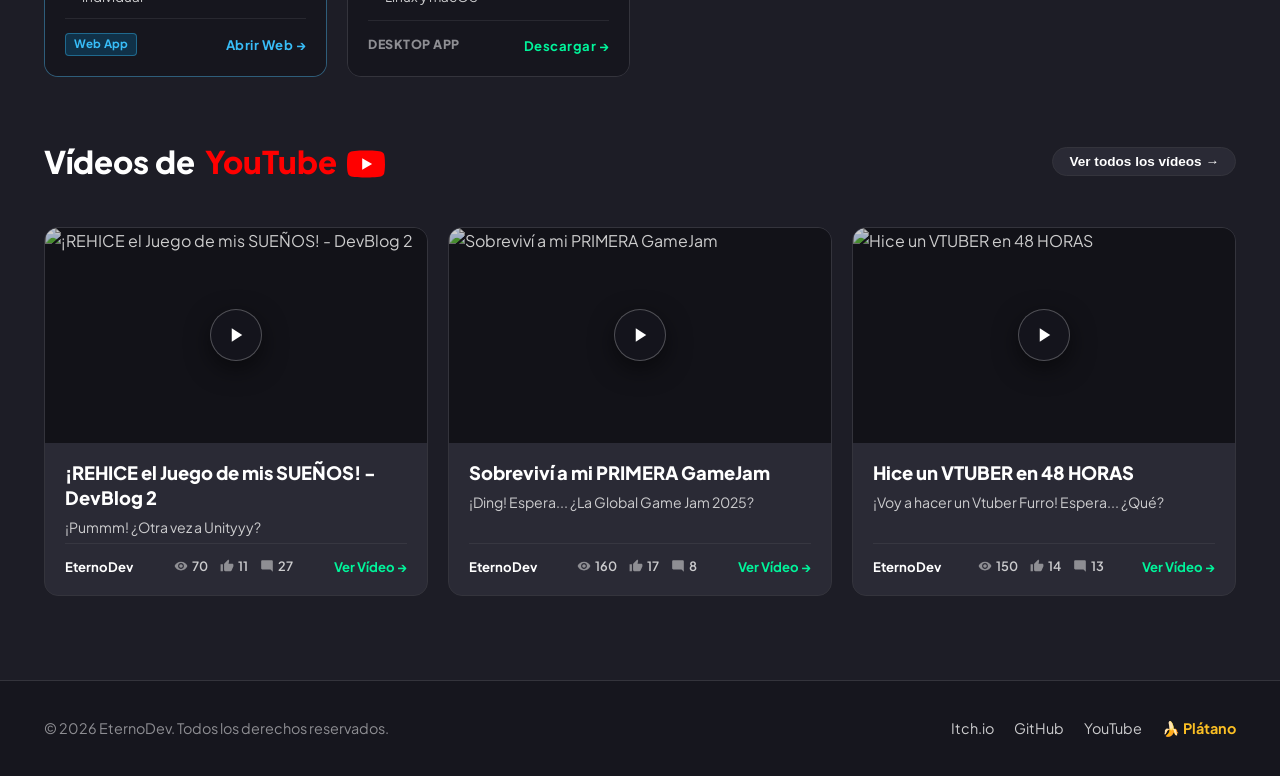
==== commit ec285b43: "feat(apps): update BrightLight preview to 1280x720 PNG and set container aspect-ratio 16:9 to avoid " ====
--- a/index.html
+++ b/index.html
@@ -803,7 +803,7 @@
 
     .app-preview-media {
       width: 100%;
-      height: 200px;
+      aspect-ratio: 16 / 9;
       background: #16161E;
       overflow: hidden;
     }
@@ -999,7 +999,7 @@
     }
 
     .yt-profile-banner:hover {
-      border-color: rgba(255, 0, 0, 0.4);
+      border-color: rgba(255, 255, 255, 0.25);
       transform: translateY(-2px);
     }
 
@@ -1036,6 +1036,14 @@
       color: #FFFFFF;
     }
 
+    .yt-verified-badge {
+      width: 18px;
+      height: 18px;
+      fill: #8E8E93;
+      flex-shrink: 0;
+      transform: translateY(2px);
+    }
+
     .yt-profile-stats-row {
       display: flex;
       align-items: center;
@@ -1056,7 +1064,7 @@
     }
 
     .yt-profile-subscribe-btn {
-      background: #CC0000;
+      background: #FF0000;
       color: #FFFFFF;
       font-weight: 700;
       font-size: 0.92rem;
@@ -1070,7 +1078,7 @@
     }
 
     .yt-profile-subscribe-btn:hover {
-      background: #AA0000;
+      background: #E60000;
       transform: translateY(-1px);
       color: #FFFFFF;
     }
@@ -1504,7 +1512,7 @@
                 <span class="app-arrow-icon" style="color: #38bdf8;">&rarr;</span>
               </div>
               <div class="app-preview-media">
-                <img src="assets/preview_brightlight.svg" alt="BrightLight" class="app-preview-img" />
+                <img src="assets/preview_brightlight.png" alt="BrightLight" class="app-preview-img" />
               </div>
               <div class="app-details-dark">
                 <ul class="app-bullets-container">
@@ -1788,7 +1796,7 @@
                 <span class="app-arrow-icon" style="color: #38bdf8;">&rarr;</span>
               </div>
               <div class="app-preview-media">
-                <img src="assets/preview_brightlight.svg" alt="BrightLight" class="app-preview-img" />
+                <img src="assets/preview_brightlight.png" alt="BrightLight" class="app-preview-img" />
               </div>
               <div class="app-details-dark">
                 <ul class="app-bullets-container">
@@ -1907,7 +1915,7 @@
               <div class="yt-profile-text">
                 <div class="yt-profile-name-row">
                   <span class="yt-profile-name">EternoDev</span>
-                  <svg class="yt-verified-badge" viewBox="0 0 24 24" width="16" height="16" fill="#8E8E93" title="Canal Oficial"><path d="M12 2C6.48 2 2 6.48 2 12s4.48 10 10 10 10-4.48 10-10S17.52 2 12 2zm-2 15l-5-5 1.41-1.41L10 14.17l7.59-7.59L19 8l-9 9z"/></svg>
+                  <svg class="yt-verified-badge" viewBox="0 0 24 24" width="18" height="18" fill="#8E8E93" title="Canal Oficial"><path d="M12 2C6.48 2 2 6.48 2 12s4.48 10 10 10 10-4.48 10-10S17.52 2 12 2zm-2 15l-5-5 1.41-1.41L10 14.17l7.59-7.59L19 8l-9 9z"/></svg>
                 </div>
                 <div class="yt-profile-stats-row">
                   <span class="yt-profile-handle">@eternodev</span>
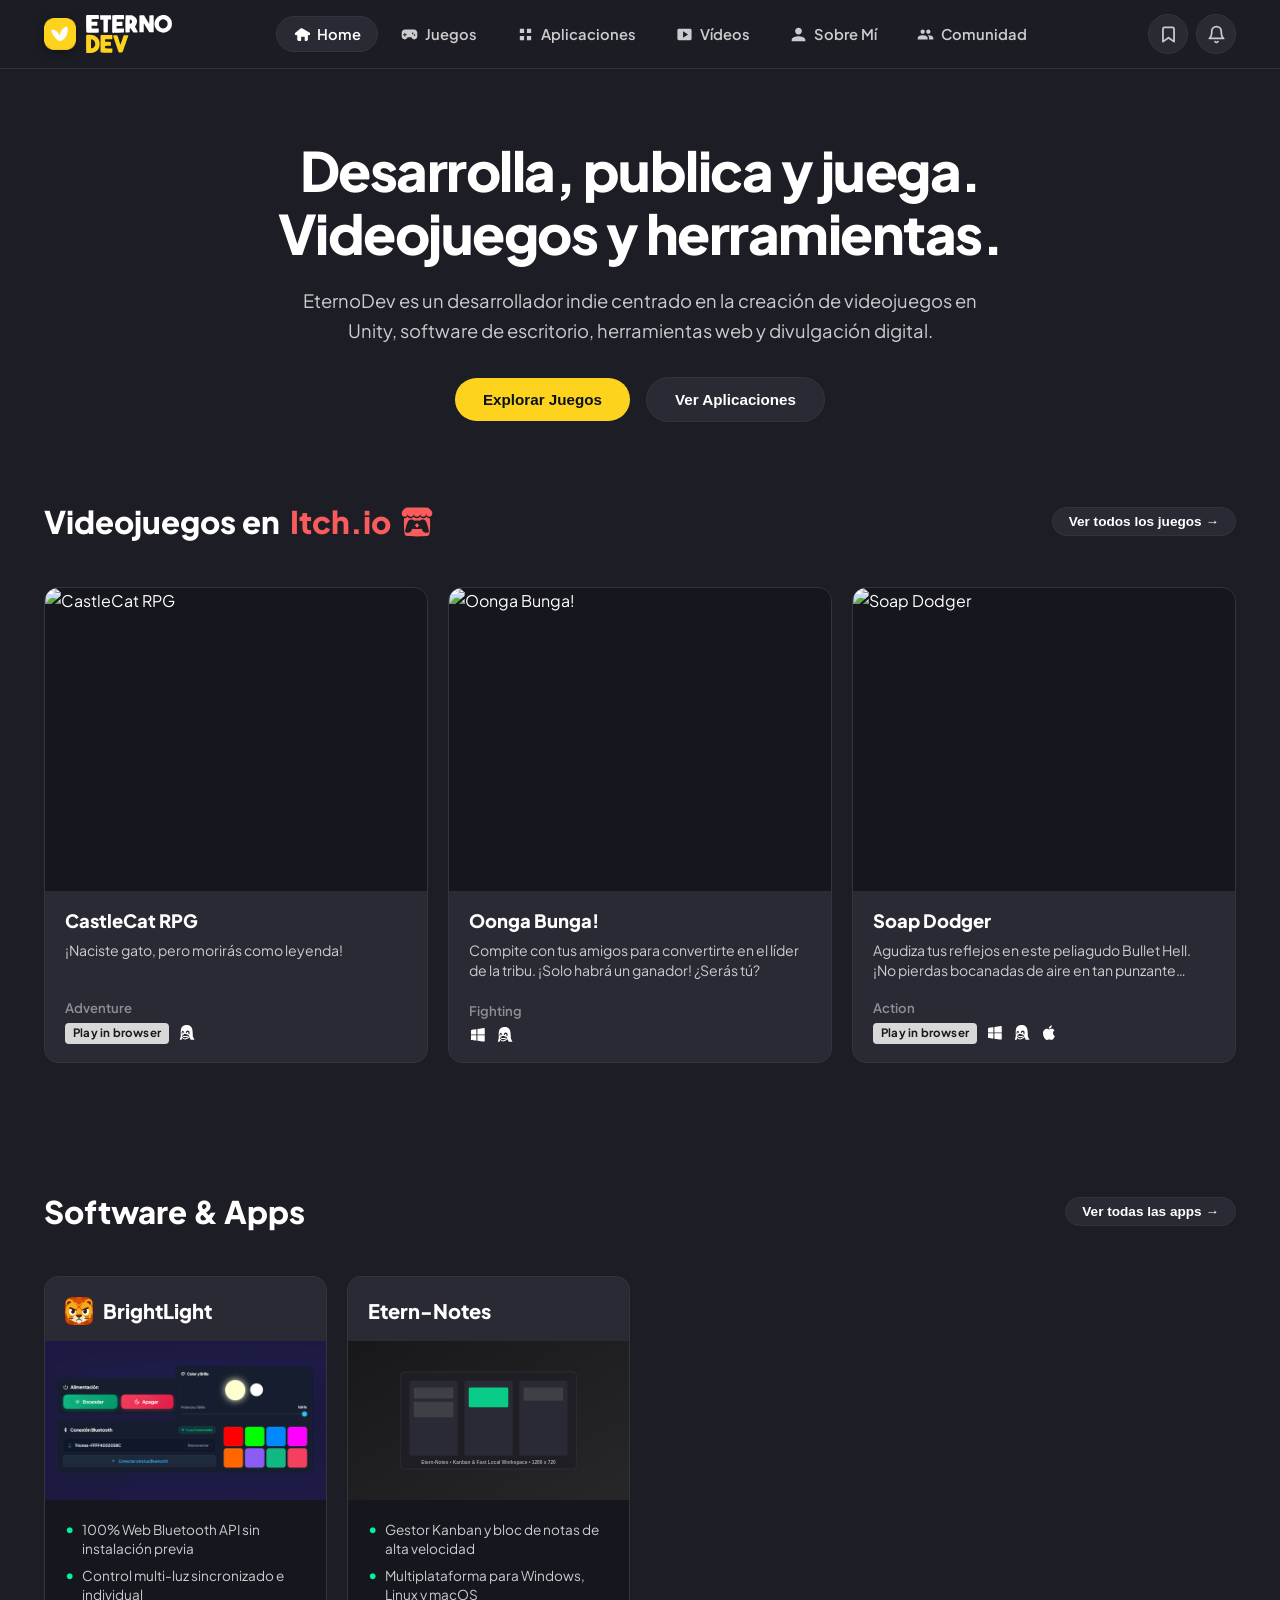
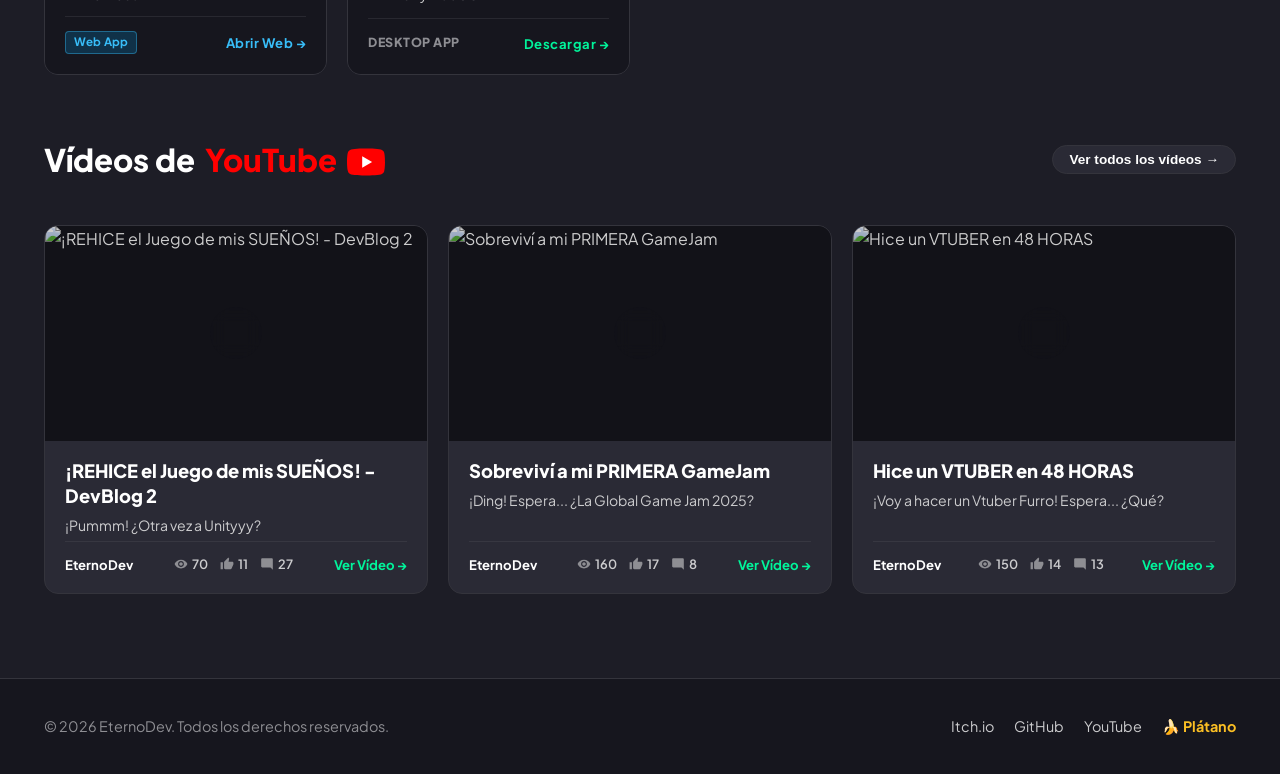
==== commit 4b6523b5: "feat(apps): add BrightLight app icon next to white title, harmonize card border styling, and remove " ====
--- a/index.html
+++ b/index.html
@@ -784,21 +784,29 @@
     }
 
     .app-top-header {
-      padding: 20px 20px 14px;
-      display: flex;
-      justify-content: space-between;
-      align-items: center;
+      padding: 18px 20px 14px;
+      display: flex;
+      align-items: center;
+    }
+
+    .app-header-title-wrap {
+      display: inline-flex;
+      align-items: center;
+      gap: 10px;
+    }
+
+    .app-icon-thumb {
+      width: 28px;
+      height: 28px;
+      border-radius: 7px;
+      object-fit: cover;
+      flex-shrink: 0;
     }
 
     .app-name-title {
       font-size: 1.25rem;
       font-weight: 800;
       color: #FFFFFF;
-    }
-
-    .app-arrow-icon {
-      font-size: 1.2rem;
-      color: #CCCCCE;
     }
 
     .app-preview-media {
@@ -1506,10 +1514,12 @@
           </div>
 
           <div class="apps-grid-layout">
-            <article class="app-box-card" style="border-color: rgba(56, 189, 248, 0.35);">
+            <article class="app-box-card">
               <div class="app-top-header">
-                <h3 class="app-name-title" style="color: #38bdf8;">BrightLight</h3>
-                <span class="app-arrow-icon" style="color: #38bdf8;">&rarr;</span>
+                <div class="app-header-title-wrap">
+                  <img src="assets/icon_brightlight.png" alt="BrightLight" class="app-icon-thumb" />
+                  <h3 class="app-name-title">BrightLight</h3>
+                </div>
               </div>
               <div class="app-preview-media">
                 <img src="assets/preview_brightlight.png" alt="BrightLight" class="app-preview-img" />
@@ -1529,7 +1539,6 @@
             <article class="app-box-card">
               <div class="app-top-header">
                 <h3 class="app-name-title">Etern-Notes</h3>
-                <span class="app-arrow-icon">&rarr;</span>
               </div>
               <div class="app-preview-media">
                 <img src="assets/preview_etern_notes.svg" alt="Etern-Notes" class="app-preview-img" />
@@ -1790,10 +1799,12 @@
           </div>
 
           <div class="apps-grid-layout">
-            <article class="app-box-card" style="border-color: rgba(56, 189, 248, 0.35);">
+            <article class="app-box-card">
               <div class="app-top-header">
-                <h3 class="app-name-title" style="color: #38bdf8;">BrightLight</h3>
-                <span class="app-arrow-icon" style="color: #38bdf8;">&rarr;</span>
+                <div class="app-header-title-wrap">
+                  <img src="assets/icon_brightlight.png" alt="BrightLight" class="app-icon-thumb" />
+                  <h3 class="app-name-title">BrightLight</h3>
+                </div>
               </div>
               <div class="app-preview-media">
                 <img src="assets/preview_brightlight.png" alt="BrightLight" class="app-preview-img" />
@@ -1825,7 +1836,6 @@
             <article class="app-box-card">
               <div class="app-top-header">
                 <h3 class="app-name-title">Etern-Notes</h3>
-                <span class="app-arrow-icon">&rarr;</span>
               </div>
               <div class="app-preview-media">
                 <img src="assets/preview_etern_notes.svg" alt="Etern-Notes" class="app-preview-img" />
@@ -1851,7 +1861,6 @@
             <article class="app-box-card">
               <div class="app-top-header">
                 <h3 class="app-name-title">Etern-Synth</h3>
-                <span class="app-arrow-icon">&rarr;</span>
               </div>
               <div class="app-preview-media">
                 <img src="assets/preview_etern_synth.svg" alt="Etern-Synth" class="app-preview-img" />
@@ -1873,7 +1882,6 @@
             <article class="app-box-card">
               <div class="app-top-header">
                 <h3 class="app-name-title">Etern-Audio</h3>
-                <span class="app-arrow-icon">&rarr;</span>
               </div>
               <div class="app-preview-media">
                 <img src="assets/preview_etern_audio.svg" alt="Etern-Audio" class="app-preview-img" />
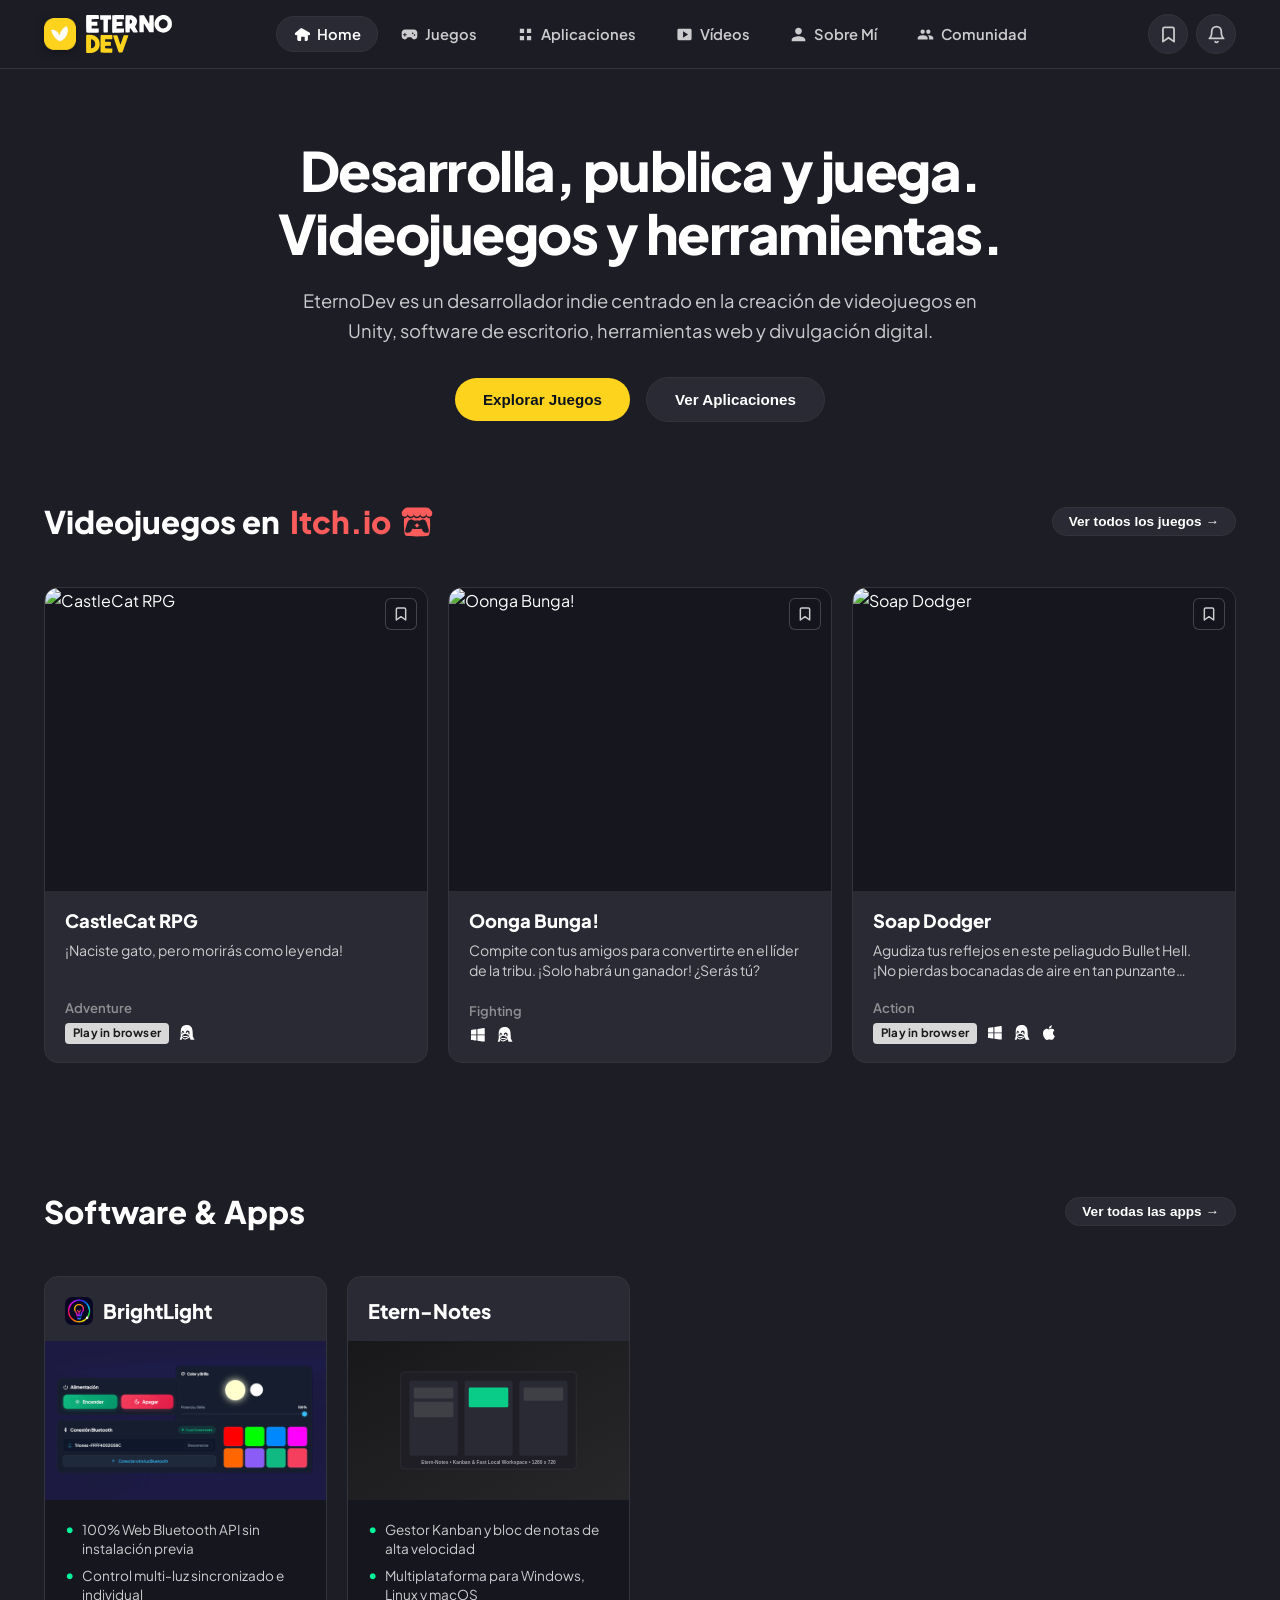
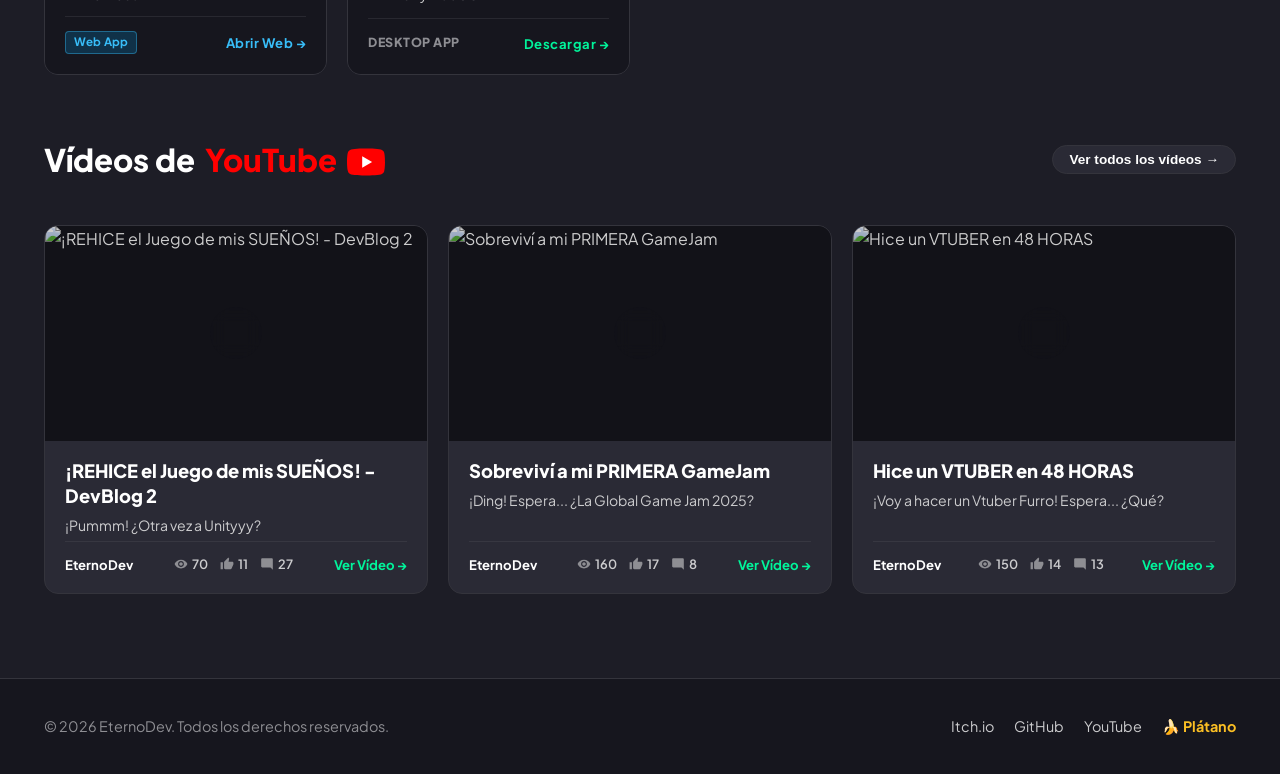
==== commit 301578b6: "feat(bookmarks): implement local bookmarking system for games and apps with dynamic saved modal" ====
--- a/index.html
+++ b/index.html
@@ -501,6 +501,7 @@
       width: 100%;
       aspect-ratio: 315 / 250;
       background: #16161E;
+      position: relative;
       overflow: hidden;
     }
 
@@ -786,13 +787,16 @@
     .app-top-header {
       padding: 18px 20px 14px;
       display: flex;
-      align-items: center;
+      justify-content: space-between;
+      align-items: center;
+      gap: 12px;
     }
 
     .app-header-title-wrap {
       display: inline-flex;
       align-items: center;
       gap: 10px;
+      min-width: 0;
     }
 
     .app-icon-thumb {
@@ -807,6 +811,76 @@
       font-size: 1.25rem;
       font-weight: 800;
       color: #FFFFFF;
+    }
+
+    /* Botones de Marcador / Proyectos Guardados */
+    .btn-bookmark-action {
+      background: rgba(255, 255, 255, 0.05);
+      border: 1px solid rgba(255, 255, 255, 0.12);
+      color: #8E8E93;
+      width: 32px;
+      height: 32px;
+      border-radius: var(--radius-sm);
+      display: inline-flex;
+      align-items: center;
+      justify-content: center;
+      cursor: pointer;
+      transition: all 0.18s ease;
+      flex-shrink: 0;
+    }
+
+    .btn-bookmark-action:hover {
+      background: rgba(255, 255, 255, 0.12);
+      color: #FFFFFF;
+      border-color: rgba(255, 255, 255, 0.28);
+      transform: scale(1.08);
+    }
+
+    .btn-bookmark-action.is-bookmarked {
+      background: rgba(253, 211, 29, 0.12);
+      border-color: #FDD31D;
+      color: #FDD31D;
+    }
+
+    .btn-bookmark-action.is-bookmarked svg {
+      fill: #FDD31D;
+    }
+
+    .game-bookmark-overlay-btn {
+      position: absolute;
+      top: 10px;
+      right: 10px;
+      width: 32px;
+      height: 32px;
+      background: rgba(22, 22, 30, 0.72);
+      backdrop-filter: blur(6px);
+      -webkit-backdrop-filter: blur(6px);
+      border: 1px solid rgba(255, 255, 255, 0.2);
+      border-radius: 6px;
+      color: #CCCCCE;
+      display: flex;
+      align-items: center;
+      justify-content: center;
+      cursor: pointer;
+      transition: all 0.18s ease;
+      z-index: 10;
+    }
+
+    .game-bookmark-overlay-btn:hover {
+      background: rgba(42, 42, 53, 0.95);
+      color: #FFFFFF;
+      border-color: rgba(255, 255, 255, 0.35);
+      transform: scale(1.1);
+    }
+
+    .game-bookmark-overlay-btn.is-bookmarked {
+      background: rgba(22, 22, 30, 0.92);
+      border-color: #FDD31D;
+      color: #FDD31D;
+    }
+
+    .game-bookmark-overlay-btn.is-bookmarked svg {
+      fill: #FDD31D;
     }
 
     .app-preview-media {
@@ -1221,6 +1295,101 @@
     .badge-itch { background: rgba(250, 92, 92, 0.2); color: #FA5C5C; border: 1px solid #FA5C5C; }
     .badge-yt { background: rgba(255, 0, 0, 0.2); color: #FF4D4D; border: 1px solid #FF0000; }
     .badge-app { background: rgba(0, 245, 155, 0.2); color: #00F59B; border: 1px solid #00F59B; }
+
+    /* Estilos del Listado de Guardados */
+    .saved-item-row {
+      background: #1D1D26;
+      border: 1px solid rgba(255, 255, 255, 0.08);
+      border-radius: var(--radius-md);
+      padding: 12px 16px;
+      display: flex;
+      align-items: center;
+      justify-content: space-between;
+      gap: 14px;
+      transition: all 0.15s ease;
+    }
+
+    .saved-item-row:hover {
+      background: #232330;
+      border-color: rgba(255, 255, 255, 0.2);
+    }
+
+    .saved-item-left {
+      display: flex;
+      align-items: center;
+      gap: 12px;
+      min-width: 0;
+    }
+
+    .saved-item-thumb {
+      width: 44px;
+      height: 44px;
+      border-radius: 8px;
+      object-fit: cover;
+      background: #16161E;
+      flex-shrink: 0;
+      border: 1px solid rgba(255, 255, 255, 0.08);
+    }
+
+    .saved-item-info {
+      display: flex;
+      flex-direction: column;
+      gap: 2px;
+      min-width: 0;
+    }
+
+    .saved-item-title {
+      color: #FFFFFF;
+      font-weight: 700;
+      font-size: 0.95rem;
+      white-space: nowrap;
+      overflow: hidden;
+      text-overflow: ellipsis;
+    }
+
+    .saved-item-badge {
+      font-size: 0.75rem;
+      font-weight: 600;
+    }
+
+    .saved-item-actions {
+      display: flex;
+      align-items: center;
+      gap: 10px;
+      flex-shrink: 0;
+    }
+
+    .saved-item-open-btn {
+      background: #FDD31D;
+      color: #0B121E;
+      font-weight: 800;
+      font-size: 0.8rem;
+      padding: 6px 14px;
+      border-radius: var(--radius-pill);
+      text-decoration: none;
+      transition: background 0.15s, transform 0.15s;
+    }
+
+    .saved-item-open-btn:hover {
+      background: #E5BE14;
+      transform: translateY(-1px);
+    }
+
+    .saved-item-remove-btn {
+      background: transparent;
+      border: none;
+      color: #8E8E93;
+      cursor: pointer;
+      padding: 4px 6px;
+      font-size: 1.3rem;
+      line-height: 1;
+      border-radius: 4px;
+      transition: color 0.15s;
+    }
+
+    .saved-item-remove-btn:hover {
+      color: #FA5C5C;
+    }
 
     /* Footer */
     footer {
@@ -1347,6 +1516,7 @@
           <svg viewBox="0 0 24 24" fill="none" stroke="currentColor" stroke-width="2.2" stroke-linecap="round" stroke-linejoin="round">
             <path d="M19 21l-7-5-7 5V5a2 2 0 0 1 2-2h10a2 2 0 0 1 2 2z"/>
           </svg>
+          <span id="savedNavDot" class="badge-notif-dot" style="display: none; background: #FDD31D;"></span>
         </button>
 
         <button class="action-icon-btn" onclick="openNotifModal()" title="Novedades y Notificaciones">
@@ -1685,6 +1855,9 @@
               <a href="https://eternodev.itch.io/castlecat-rpg" target="_blank" rel="noopener" class="game-card-item">
                 <div class="game-thumb-box">
                   <img src="https://img.itch.zone/aW1nLzIxMDcyMTMwLnBuZw==/315x250%23c/z1NtlR.png" alt="CastleCat RPG" class="game-thumb-img" loading="lazy" />
+                  <button class="game-bookmark-overlay-btn" data-bookmark-id="castlecat-rpg" onclick="toggleBookmark(event, { id: 'castlecat-rpg', type: 'game', title: 'CastleCat RPG', url: 'https://eternodev.itch.io/castlecat-rpg', cover_url: 'https://img.itch.zone/aW1nLzIxMDcyMTMwLnBuZw==/315x250%23c/z1NtlR.png', badge: 'Adventure' })" title="Guardar juego">
+                    <svg viewBox="0 0 24 24" width="16" height="16" fill="none" stroke="currentColor" stroke-width="2.2" stroke-linecap="round" stroke-linejoin="round"><path d="M19 21l-7-5-7 5V5a2 2 0 0 1 2-2h10a2 2 0 0 1 2 2z"/></svg>
+                  </button>
                 </div>
                 <div class="game-content-box">
                   <h3 class="game-item-title">CastleCat RPG</h3>
@@ -1702,6 +1875,9 @@
               <a href="https://eternodev.itch.io/oonga-bunga" target="_blank" rel="noopener" class="game-card-item">
                 <div class="game-thumb-box">
                   <img src="https://img.itch.zone/aW1nLzI1Mzc4NjQzLnBuZw==/315x250%23c/XJshJJ.png" alt="Oonga Bunga!" class="game-thumb-img" loading="lazy" />
+                  <button class="game-bookmark-overlay-btn" data-bookmark-id="oonga-bunga" onclick="toggleBookmark(event, { id: 'oonga-bunga', type: 'game', title: 'Oonga Bunga!', url: 'https://eternodev.itch.io/oonga-bunga', cover_url: 'https://img.itch.zone/aW1nLzI1Mzc4NjQzLnBuZw==/315x250%23c/XJshJJ.png', badge: 'Fighting' })" title="Guardar juego">
+                    <svg viewBox="0 0 24 24" width="16" height="16" fill="none" stroke="currentColor" stroke-width="2.2" stroke-linecap="round" stroke-linejoin="round"><path d="M19 21l-7-5-7 5V5a2 2 0 0 1 2-2h10a2 2 0 0 1 2 2z"/></svg>
+                  </button>
                 </div>
                 <div class="game-content-box">
                   <h3 class="game-item-title">Oonga Bunga!</h3>
@@ -1719,6 +1895,9 @@
               <a href="https://eternodev.itch.io/soap-dodger" target="_blank" rel="noopener" class="game-card-item">
                 <div class="game-thumb-box">
                   <img src="https://img.itch.zone/aW1nLzE5NTE3MDE5LnBuZw==/315x250%23c/3Jap12.png" alt="Soap Dodger" class="game-thumb-img" loading="lazy" />
+                  <button class="game-bookmark-overlay-btn" data-bookmark-id="soap-dodger" onclick="toggleBookmark(event, { id: 'soap-dodger', type: 'game', title: 'Soap Dodger', url: 'https://eternodev.itch.io/soap-dodger', cover_url: 'https://img.itch.zone/aW1nLzE5NTE3MDE5LnBuZw==/315x250%23c/3Jap12.png', badge: 'Action' })" title="Guardar juego">
+                    <svg viewBox="0 0 24 24" width="16" height="16" fill="none" stroke="currentColor" stroke-width="2.2" stroke-linecap="round" stroke-linejoin="round"><path d="M19 21l-7-5-7 5V5a2 2 0 0 1 2-2h10a2 2 0 0 1 2 2z"/></svg>
+                  </button>
                 </div>
                 <div class="game-content-box">
                   <h3 class="game-item-title">Soap Dodger</h3>
@@ -1736,6 +1915,9 @@
               <a href="https://eternodev.itch.io/space-blitz" target="_blank" rel="noopener" class="game-card-item">
                 <div class="game-thumb-box">
                   <img src="https://img.itch.zone/aW1nLzI3OTY2NzY0LnBuZw==/315x250%23c/unPQbM.png" alt="Space Blitz" class="game-thumb-img" loading="lazy" />
+                  <button class="game-bookmark-overlay-btn" data-bookmark-id="space-blitz" onclick="toggleBookmark(event, { id: 'space-blitz', type: 'game', title: 'Space Blitz', url: 'https://eternodev.itch.io/space-blitz', cover_url: 'https://img.itch.zone/aW1nLzI3OTY2NzY0LnBuZw==/315x250%23c/unPQbM.png', badge: 'Shooter' })" title="Guardar juego">
+                    <svg viewBox="0 0 24 24" width="16" height="16" fill="none" stroke="currentColor" stroke-width="2.2" stroke-linecap="round" stroke-linejoin="round"><path d="M19 21l-7-5-7 5V5a2 2 0 0 1 2-2h10a2 2 0 0 1 2 2z"/></svg>
+                  </button>
                 </div>
                 <div class="game-content-box">
                   <h3 class="game-item-title">Space Blitz</h3>
@@ -1752,6 +1934,9 @@
               <a href="https://eternodev.itch.io/verdades-incompletas" target="_blank" rel="noopener" class="game-card-item">
                 <div class="game-thumb-box">
                   <img src="https://img.itch.zone/aW1nLzIzNzAyMTc2LnBuZw==/315x250%23c/rgaSxI.png" alt="Verdades Incompletas" class="game-thumb-img" loading="lazy" />
+                  <button class="game-bookmark-overlay-btn" data-bookmark-id="verdades-incompletas" onclick="toggleBookmark(event, { id: 'verdades-incompletas', type: 'game', title: 'Verdades Incompletas', url: 'https://eternodev.itch.io/verdades-incompletas', cover_url: 'https://img.itch.zone/aW1nLzIzNzAyMTc2LnBuZw==/315x250%23c/rgaSxI.png', badge: 'Visual Novel' })" title="Guardar juego">
+                    <svg viewBox="0 0 24 24" width="16" height="16" fill="none" stroke="currentColor" stroke-width="2.2" stroke-linecap="round" stroke-linejoin="round"><path d="M19 21l-7-5-7 5V5a2 2 0 0 1 2-2h10a2 2 0 0 1 2 2z"/></svg>
+                  </button>
                 </div>
                 <div class="game-content-box">
                   <h3 class="game-item-title">Verdades Incompletas</h3>
@@ -1805,6 +1990,9 @@
                   <img src="assets/icon_brightlight.png" alt="BrightLight" class="app-icon-thumb" />
                   <h3 class="app-name-title">BrightLight</h3>
                 </div>
+                <button class="btn-bookmark-action" data-bookmark-id="brightlight" onclick="toggleBookmark(event, { id: 'brightlight', type: 'app', title: 'BrightLight', url: 'https://paucg06.github.io/BrightLight-Bluetooth/', cover_url: 'assets/icon_brightlight.png', badge: 'Web App' })" title="Guardar proyecto">
+                  <svg viewBox="0 0 24 24" width="18" height="18" fill="none" stroke="currentColor" stroke-width="2.2" stroke-linecap="round" stroke-linejoin="round"><path d="M19 21l-7-5-7 5V5a2 2 0 0 1 2-2h10a2 2 0 0 1 2 2z"/></svg>
+                </button>
               </div>
               <div class="app-preview-media">
                 <img src="assets/preview_brightlight.png" alt="BrightLight" class="app-preview-img" />
@@ -1836,6 +2024,9 @@
             <article class="app-box-card">
               <div class="app-top-header">
                 <h3 class="app-name-title">Etern-Notes</h3>
+                <button class="btn-bookmark-action" data-bookmark-id="etern-notes" onclick="toggleBookmark(event, { id: 'etern-notes', type: 'app', title: 'Etern-Notes', url: 'https://github.com/paucg06/Etern-Notes/releases', cover_url: 'assets/preview_etern_notes.svg', badge: 'Desktop App' })" title="Guardar proyecto">
+                  <svg viewBox="0 0 24 24" width="18" height="18" fill="none" stroke="currentColor" stroke-width="2.2" stroke-linecap="round" stroke-linejoin="round"><path d="M19 21l-7-5-7 5V5a2 2 0 0 1 2-2h10a2 2 0 0 1 2 2z"/></svg>
+                </button>
               </div>
               <div class="app-preview-media">
                 <img src="assets/preview_etern_notes.svg" alt="Etern-Notes" class="app-preview-img" />
@@ -1861,6 +2052,9 @@
             <article class="app-box-card">
               <div class="app-top-header">
                 <h3 class="app-name-title">Etern-Synth</h3>
+                <button class="btn-bookmark-action" data-bookmark-id="etern-synth" onclick="toggleBookmark(event, { id: 'etern-synth', type: 'app', title: 'Etern-Synth', url: '#', cover_url: 'assets/preview_etern_synth.svg', badge: 'Desktop App' })" title="Guardar proyecto">
+                  <svg viewBox="0 0 24 24" width="18" height="18" fill="none" stroke="currentColor" stroke-width="2.2" stroke-linecap="round" stroke-linejoin="round"><path d="M19 21l-7-5-7 5V5a2 2 0 0 1 2-2h10a2 2 0 0 1 2 2z"/></svg>
+                </button>
               </div>
               <div class="app-preview-media">
                 <img src="assets/preview_etern_synth.svg" alt="Etern-Synth" class="app-preview-img" />
@@ -1882,6 +2076,9 @@
             <article class="app-box-card">
               <div class="app-top-header">
                 <h3 class="app-name-title">Etern-Audio</h3>
+                <button class="btn-bookmark-action" data-bookmark-id="etern-audio" onclick="toggleBookmark(event, { id: 'etern-audio', type: 'app', title: 'Etern-Audio', url: '#', cover_url: 'assets/preview_etern_audio.svg', badge: 'Desktop App' })" title="Guardar proyecto">
+                  <svg viewBox="0 0 24 24" width="18" height="18" fill="none" stroke="currentColor" stroke-width="2.2" stroke-linecap="round" stroke-linejoin="round"><path d="M19 21l-7-5-7 5V5a2 2 0 0 1 2-2h10a2 2 0 0 1 2 2z"/></svg>
+                </button>
               </div>
               <div class="app-preview-media">
                 <img src="assets/preview_etern_audio.svg" alt="Etern-Audio" class="app-preview-img" />
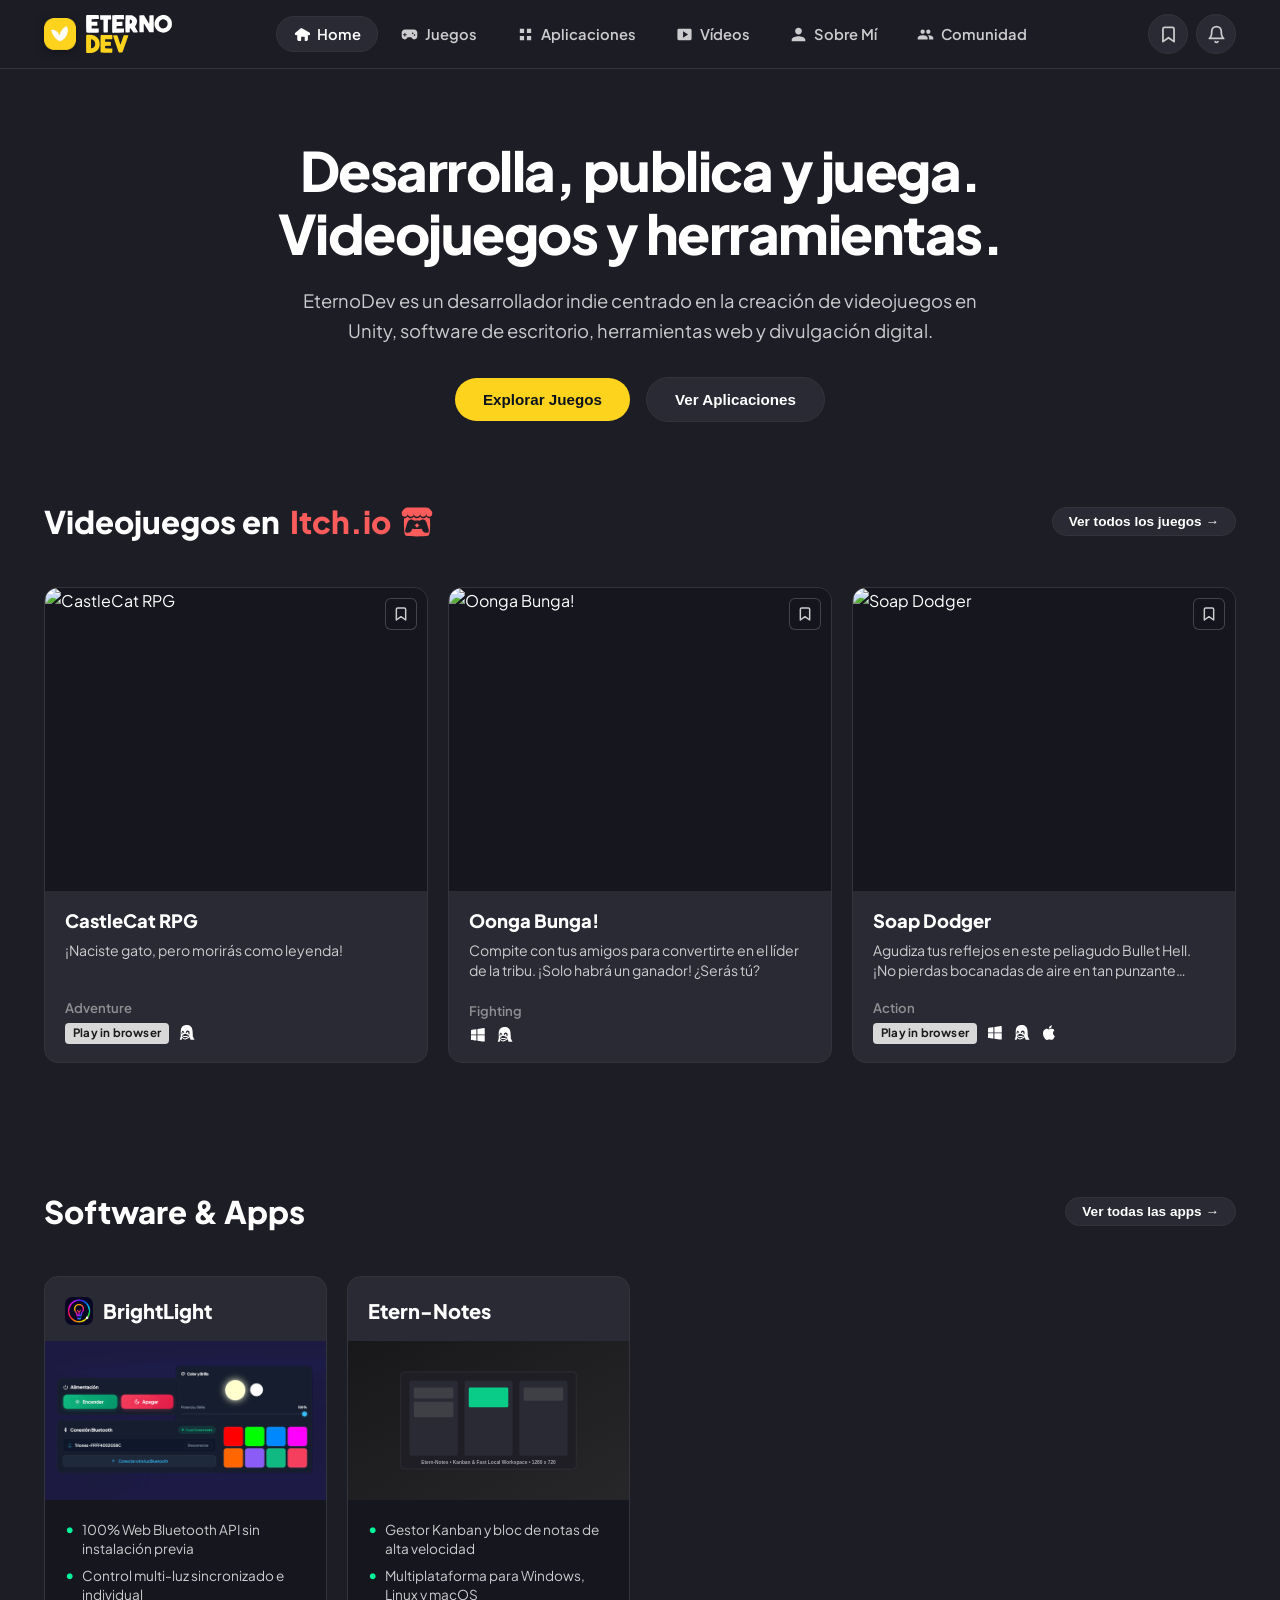
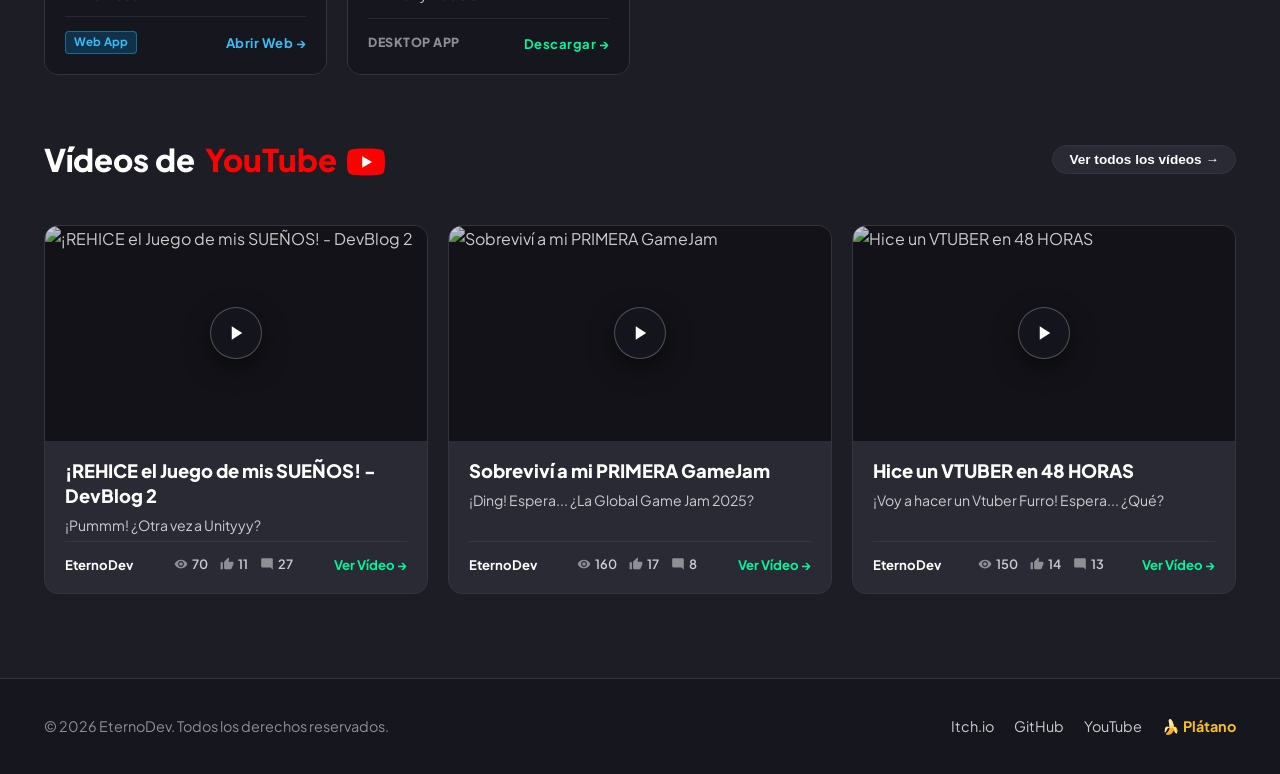
==== commit 13caec51: "feat(profile): update Estudios to Ingenieria Multimedia, Filosofia to Desarrollo Independiente, and " ====
--- a/index.html
+++ b/index.html
@@ -2305,16 +2305,23 @@
               <span class="stat-content">7.000 Subs (Apertura Discord)</span>
             </div>
             <div class="banner-stat-item">
-              <span class="stat-title">Filosofia</span>
-              <span class="stat-content">Software Independiente</span>
+              <span class="stat-title">Filosofía</span>
+              <span class="stat-content">Desarrollo Independiente</span>
             </div>
             <div class="banner-stat-item">
               <span class="stat-title">Estudios</span>
-              <span class="stat-content">Estudiante Universitario</span>
+              <span class="stat-content">Ingeniería Multimedia</span>
             </div>
             <div class="banner-stat-item">
               <span class="stat-title">Perfil de Juegos</span>
               <span class="stat-content">eternodev.itch.io</span>
+            </div>
+            <div class="banner-stat-item">
+              <span class="stat-title">Visitas Web</span>
+              <span class="stat-content" style="color: #000000; font-weight: 800; display: inline-flex; align-items: center; gap: 6px;">
+                <svg viewBox="0 0 24 24" width="16" height="16" fill="#000000" style="flex-shrink: 0;"><path d="M12 4.5C7 4.5 2.73 7.61 1 12c1.73 4.39 6 7.5 11 7.5s9.27-3.11 11-7.5c-1.73-4.39-6-7.5-11-7.5zM12 17c-2.76 0-5-2.24-5-5s2.24-5 5-5 5 2.24 5 5-2.24 5-5 5zm0-8c-1.66 0-3 1.34-3 3s1.34 3 3 3 3-1.34 3-3-1.34-3-3-3z"/></svg>
+                <span id="webVisitCounter">1.4K</span>
+              </span>
             </div>
           </div>
         </div>
